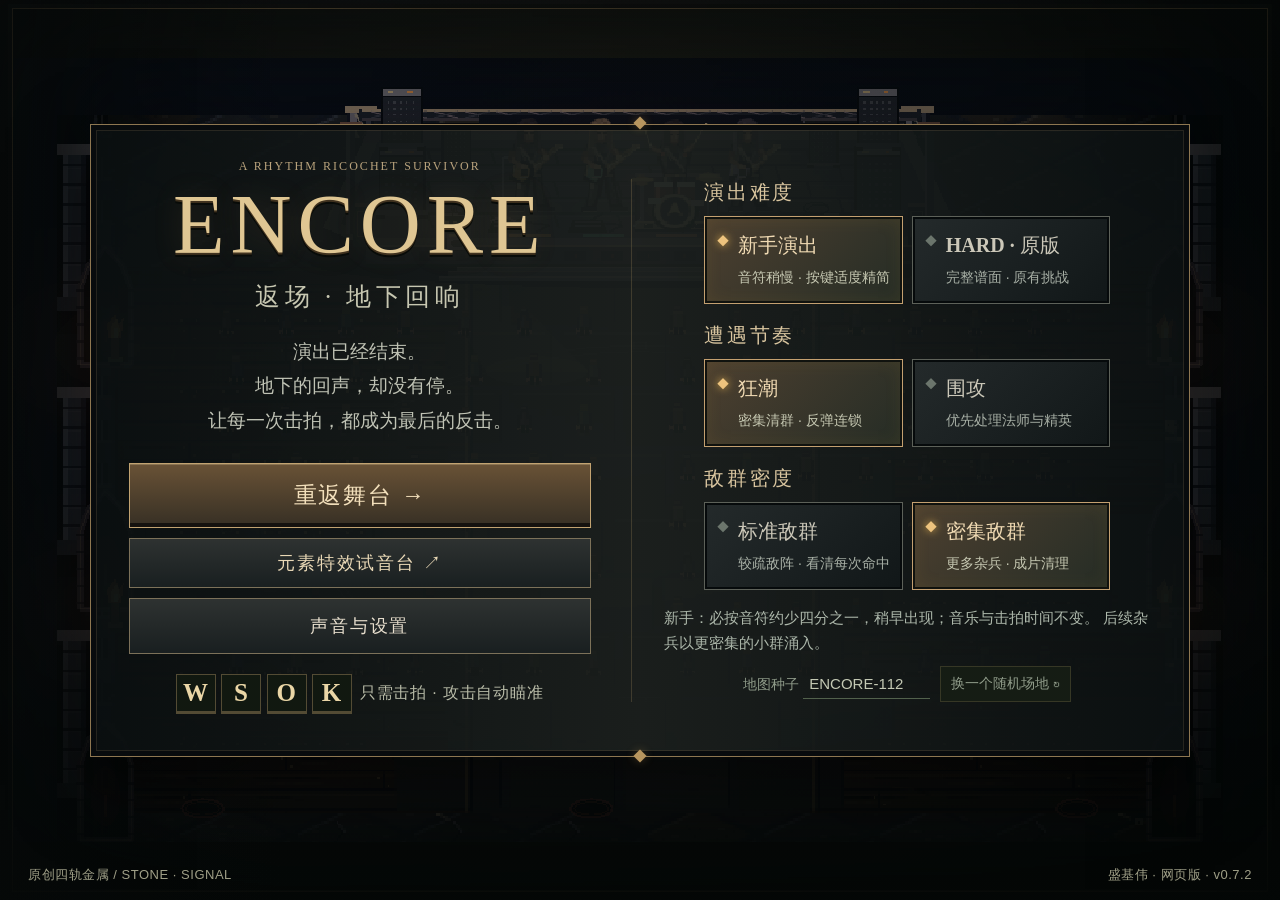
==== index.html @ 2a9a4fa3 "Publish ENCORE v0.7.2 web game" ====
<!doctype html><html lang="zh-CN"><head><meta charset="UTF-8"><meta name="viewport" content="width=device-width,initial-scale=1"><meta name="theme-color" content="#0e1010"><link rel="icon" href="data:image/svg+xml,%3Csvg xmlns='http://www.w3.org/2000/svg' viewBox='0 0 32 32'%3E%3Crect width='32' height='32' fill='%23111715'/%3E%3Ctext x='7' y='25' font-size='27' font-family='Georgia' fill='%23dac18b'%3EE%3C/text%3E%3C/svg%3E"><title>返场 · 地下回响 / ENCORE</title>  <script type="module" crossorigin src="./assets/game-b-PvuX2c.js"></script>
  <link rel="modulepreload" crossorigin href="./assets/ElementalPainter-BaZ7DNOO.js">
  <link rel="modulepreload" crossorigin href="./assets/AudioTransport-BbImK9bP.js">
  <link rel="stylesheet" crossorigin href="./assets/game-8vPpirgQ.css">
<meta name="description" content="ENCORE 返场·地下回响：四位乐手、四元素攻击、八种组合的节奏割草游戏。"><meta name="theme-color" content="#11120e"></head><body><div id="app"></div></body></html>
---- assets/game-8vPpirgQ.css ----
:root{font-family:Segoe UI,Microsoft YaHei,sans-serif;color:#e8dfce;background:#0a0d0d;font-synthesis:none;--gold:#d4aa6c;--muted:#8c9289;--line:#77664a44;--bass:#62c9a4;--rhythm:#f4b45a;--drums:#df8763;--lead:#b6a2ed}*{box-sizing:border-box}html,body,#app{width:100%;height:100%;margin:0;overflow:hidden}button,input{font:inherit}button{cursor:pointer;color:inherit;border:1px solid #8c795657;background:linear-gradient(#252821,#171d19);transition:background .15s,border-color .15s,transform .15s}button:hover{border-color:#cfad73;background:#30382b}button:active{transform:translateY(1px)}button:focus-visible{outline:2px solid #f0d493;outline-offset:4px}button:disabled{opacity:.4;cursor:wait}.hidden{display:none!important}.shell{height:100%;display:grid;grid-template-rows:50px 126px minmax(220px,1fr) 88px;background:radial-gradient(ellipse at 50% 45%,#1b2420,#090c0c 76%)}.topbar{display:flex;align-items:center;justify-content:space-between;padding:0 28px;border-bottom:1px solid var(--line);background:#101611;z-index:2;gap:16px}.brand{display:flex;align-items:baseline;gap:12px;white-space:nowrap}.brand strong{font-family:Georgia,serif;letter-spacing:.24em;color:#e1cba5;font-size:21px}.brand span{font-size:10px;letter-spacing:.3em;color:#7f897d}.run-info{display:flex;gap:25px;align-items:center;font-size:11px;color:#b8b8a7;letter-spacing:.08em}.run-info b{color:#f2d79d;font-size:14px;font-weight:500}.top-controls{display:flex;gap:7px}.icon-button{width:34px;height:30px;font-size:15px}.highway{position:relative;display:grid;grid-template-columns:repeat(4,1fr);max-width:1000px;width:calc(100% - 48px);margin:0 auto;background:#0a100ecc;border-bottom:1px solid #c6ad7440;overflow:hidden;z-index:3}.highway:before{content:"";position:absolute;inset:0;pointer-events:none;background:linear-gradient(#080e0df5,transparent 58%);z-index:2}.highway:after{content:"";height:1px;position:absolute;bottom:26px;left:0;right:0;background:#dcd1ac;box-shadow:0 0 10px #e9c77e75}.lane{position:relative;border-right:1px solid #727b6330;overflow:hidden;--c:#ddd}.lane:last-child{border-right:0}.lane.inactive{opacity:.22}.lane.down{opacity:.35;background:repeating-linear-gradient(45deg,transparent,transparent 9px,#bb515116 10px,#bb515116 12px)}.lane-name{position:absolute;top:9px;left:13px;font-size:9px;letter-spacing:.17em;color:var(--c);z-index:4}.lane-key{position:absolute;bottom:5px;left:calc(50% - 10px);font:700 13px Georgia;z-index:4;color:var(--c)}.lane-flash{position:absolute;inset:0;opacity:0;background:linear-gradient(transparent,color-mix(in srgb,var(--c) 28%,transparent));transition:opacity .15s}.note{position:absolute;left:calc(50% - 24px);width:48px;height:9px;background:var(--c);border:1px solid #fff8;box-shadow:0 0 12px color-mix(in srgb,var(--c) 28%,transparent);transform:translateY(-4px);z-index:3;pointer-events:none}.note.optional{width:60px;left:calc(50% - 30px);height:14px;background:#192820;border:2px solid #c5f7b0;box-shadow:0 0 12px #bde99850}.note.optional:after{content:"◆";position:absolute;left:24px;top:-6px;color:#d8f7af;font-size:14px}.judge-label{position:absolute;bottom:31px;left:0;right:0;text-align:center;color:var(--c);font-size:10px;letter-spacing:.12em;font-weight:700;z-index:5;text-shadow:0 1px 3px #000;pointer-events:none}.world{position:relative;min-height:0;overflow:hidden;background:radial-gradient(ellipse,#1b221b,#070a09 74%)}#world-canvas{position:absolute;inset:0;display:block}#world-canvas canvas{image-rendering:pixelated;max-width:100%;max-height:100%;object-fit:contain}.world-frame{position:absolute;inset:0;pointer-events:none;box-shadow:inset 0 0 60px 28px #070b09aa;border-bottom:1px solid var(--line)}.room-tag{position:absolute;top:14px;left:25px;color:#bab69b;font-size:11px;letter-spacing:.14em;text-shadow:0 2px 3px #000}.room-tag span{display:block;font-size:9px;color:#7f8d80;margin-top:6px}.combat-toast{position:absolute;top:14px;left:25%;width:50%;text-align:center;color:#f1d99f;letter-spacing:.08em;font-size:13px;text-shadow:0 2px 3px #000;pointer-events:none;opacity:0;transition:opacity .2s}.combat-toast.show{opacity:1}.combo-readout{position:absolute;right:24px;top:17px;text-align:right;color:#dfd2b4}.combo-readout b{font:26px Georgia;display:block}.combo-readout span{font-size:8px;letter-spacing:.15em;color:#9b9e85}.boss-bar{position:absolute;top:14px;left:30%;width:40%;text-align:center;z-index:2}.boss-name{font-size:12px;letter-spacing:.23em;color:#dbbba0}.boss-track{height:5px;background:#2b1312;margin-top:8px;border:1px solid #6d3b2e}.boss-fill{height:100%;background:linear-gradient(90deg,#9d4537,#e7a472);transition:width .1s}.demolition{position:absolute;bottom:15px;right:24px;display:flex;align-items:center;gap:10px;max-width:240px;padding:8px 12px;background:#0c1713de;border:1px solid #65816a44;color:#9bbda8;font-size:10px}.demolition strong{display:block;color:#c5dfbd;font-size:11px;letter-spacing:.07em;margin-bottom:3px}.charge-track{width:4px;height:29px;background:#263b2f;position:relative}.charge-fill{position:absolute;bottom:0;left:0;right:0;background:#a3cf8e}.demolition.ready{border-color:#b5d895;box-shadow:0 0 20px #7dba5620}.revive{position:absolute;bottom:15px;left:24px;font-size:10px;color:#cbb5dd;background:#19121bdd;border:1px solid #93729c55;padding:8px 12px}.revive b{color:#e2bcec}.performers{display:grid;grid-template-columns:repeat(4,1fr);max-width:1000px;width:calc(100% - 48px);margin:0 auto;border-top:1px solid #87916b33;background:#101710;padding:10px 0;gap:1px}.performer{position:relative;border:0;border-right:1px solid #6e755a33;background:none;display:grid;grid-template-columns:34px 1fr;gap:10px;padding:5px 16px;text-align:left;--c:#ddd;min-width:0}.performer:hover{background:#35433430;border-color:#6e755a33}.keycap{border:1px solid color-mix(in srgb,var(--c) 60%,transparent);height:34px;width:34px;display:grid;place-items:center;color:var(--c);font:700 20px Georgia;box-shadow:inset 0 -3px #0006}.performer-name{font-size:12px;color:#d4d0bd;letter-spacing:.12em;line-height:17px}.performer-name small{font-size:8px;color:var(--c);margin-left:7px;letter-spacing:.06em}.health-track{height:3px;background:#2e352b;margin-top:5px;max-width:150px}.health-fill{height:100%;background:var(--c);transition:width .15s}.performer-status{font-size:8px;color:#7f9382;margin-top:4px;letter-spacing:.05em}.performer.inactive{opacity:.35}.performer.down{--c:#a47585!important;background:#31171b33}.performer.hit .keycap{background:var(--c);color:#0a1712;box-shadow:0 0 20px color-mix(in srgb,var(--c) 25%,transparent)}.screen{position:fixed;inset:0;z-index:20;display:flex;align-items:center;justify-content:center;padding:36px;background:#060b08b8;backdrop-filter:blur(4px)}.title-screen{justify-content:flex-start;padding-left:max(8vw,30px);background:linear-gradient(90deg,#060c0bf2 5%,#060c0bc7 42%,#060c0b25);backdrop-filter:none}.title-content{max-width:560px;position:relative}.eyebrow{font-size:10px;letter-spacing:.32em;color:#a89773;text-transform:uppercase}.title-content h1{font-family:Georgia,serif;font-size:clamp(64px,8vw,125px);font-weight:400;letter-spacing:.12em;line-height:.96;margin:24px 0 12px;color:#e0c697;text-shadow:0 3px 0 #473f31,0 12px 40px #000}.title-content h2{font-family:Georgia,Microsoft YaHei,serif;font-size:22px;font-weight:400;letter-spacing:.65em;color:#c5c8b0;margin:16px 0 30px}.title-copy{font-size:14px;color:#a9b1a4;line-height:1.9;max-width:360px;margin-bottom:35px}.primary{padding:16px 25px;font-size:13px;letter-spacing:.18em;background:linear-gradient(110deg,#3c4630,#273626);border-color:#8c9c64;color:#f1e6be;box-shadow:inset 0 0 20px #bfc67a07}.primary:hover{background:#4a5837;border-color:#d7da9c}.title-actions{display:flex;gap:12px;align-items:center}.secondary{padding:15px 18px;font-size:11px;letter-spacing:.1em}.title-controls{display:flex;gap:10px;margin-top:32px;align-items:center;color:#8e9788;font-size:10px;letter-spacing:.05em}.title-controls kbd{font:13px Georgia;display:inline-block;width:25px;text-align:center;padding:5px 0;border:1px solid #5a634e;color:#d3c6a6;background:#172018}.title-footer{position:absolute;bottom:24px;left:max(8vw,30px);right:35px;display:flex;justify-content:space-between;color:#5e7262;font-size:9px;letter-spacing:.1em}.seed-row{margin-top:22px;color:#647866;font-size:10px}.seed-row input{background:transparent;border:0;border-bottom:1px solid #52614c;color:#a6b291;font-size:10px;width:100px;padding:4px 6px;outline:none}.panel{max-width:780px;width:100%;padding:34px;background:linear-gradient(145deg,#1c251c,#111712);border:1px solid #95846566;box-shadow:0 18px 100px #000b;position:relative}.panel:before,.panel:after{content:"◆";position:absolute;color:#ac9363;font-size:10px}.panel:before{top:-7px;left:calc(50% - 5px)}.panel:after{bottom:-7px;left:calc(50% - 5px)}.panel h2{font-family:Georgia,Microsoft YaHei,serif;font-weight:400;font-size:28px;letter-spacing:.2em;color:#dfc99d;margin:12px 0}.panel p{font-size:12px;line-height:1.8;color:#aab4a2}.panel .eyebrow{font-size:9px}.upgrade-options{display:grid;grid-template-columns:repeat(3,1fr);gap:13px;margin:25px 0 18px}.upgrade-card{text-align:left;padding:22px 16px;min-height:155px;background:#20291e;border-color:#66734c66}.upgrade-icon{font:29px Georgia;color:#d0be87;display:block;margin-bottom:18px}.upgrade-card strong{display:block;font-size:14px;letter-spacing:.1em;margin-bottom:9px;color:#ded9b8}.upgrade-card small{display:block;font-size:11px;line-height:1.65;color:#9fae94}.upgrade-card .choice-key{float:right;color:#617351;font:10px monospace}.panel-note{font-size:10px;color:#71846d;letter-spacing:.03em}.settings{max-width:530px}.setting{display:flex;justify-content:space-between;align-items:center;gap:20px;margin:23px 0;font-size:12px;color:#c1c9b4}.setting input[type=range]{accent-color:#aabe78;max-width:210px}.toggle{font-size:10px;padding:9px 15px;min-width:95px}.settings-help{border-top:1px solid var(--line);padding-top:16px}.cinema{position:fixed;inset:0;pointer-events:none;z-index:12}.cinema:before,.cinema:after{content:"";position:absolute;left:0;right:0;height:12%;background:#050807}.cinema:before{top:0}.cinema:after{bottom:0}.cinema-caption{position:absolute;bottom:14%;left:15%;right:15%;font-family:Georgia,Microsoft YaHei,serif;font-size:20px;letter-spacing:.15em;text-align:center;color:#e2dcc6;text-shadow:0 3px 8px #000;line-height:1.8}.skip-intro{position:absolute;right:28px;bottom:5%;pointer-events:auto;padding:9px 16px;font-size:10px;letter-spacing:.1em;background:#111b14}.countdown{position:absolute;inset:0;display:grid;place-items:center;font:70px Georgia;color:#edd59f;text-shadow:0 0 40px #daa64570;pointer-events:none;z-index:6}.summary-grid{display:grid;grid-template-columns:repeat(4,1fr);border-top:1px solid var(--line);border-bottom:1px solid var(--line);padding:20px 0;margin:22px 0;gap:10px}.summary-grid b{display:block;font:26px Georgia;color:#e2cea3}.summary-grid span{font-size:9px;color:#829477;letter-spacing:.05em}.result-actions{display:flex;gap:12px}.loading-note{margin-top:15px;font-size:11px;color:#91aa81;min-height:20px}.error-banner{position:fixed;bottom:12px;left:20%;width:60%;z-index:100;padding:12px;background:#4c211f;color:#f6c6b2;font-size:12px}.shell.menu .highway,.shell.menu .topbar,.shell.menu .performers{opacity:0;pointer-events:none}.shell.menu .world-frame{box-shadow:inset 0 0 100px 40px #070b09aa}.lowfx *{scroll-behavior:auto}.lowfx .lane-flash{transition:none}.tutorial-hint{position:absolute;bottom:16px;left:27%;width:46%;text-align:center;color:#b4bfa5;font-size:11px;text-shadow:0 2px 5px #000;pointer-events:none}.progress-dots{display:flex;gap:5px;align-items:center}.progress-dots i{width:6px;height:6px;border:1px solid #6f7653;transform:rotate(45deg)}.progress-dots i.done{background:#96ab6c;border-color:#96ab6c}.progress-dots i.current{background:#e0c283;box-shadow:0 0 6px #d6b877}@media(max-height:720px){.shell{grid-template-rows:42px 100px minmax(180px,1fr) 75px}.lane-name{top:6px}.performers{padding:5px 0}.title-content h1{font-size:82px}.title-content h2{margin-bottom:18px}.title-copy{margin-bottom:20px}.title-controls{margin-top:20px}.title-footer{bottom:15px}.panel{padding:25px}.upgrade-card{min-height:135px;padding:15px}.highway{width:calc(100% - 32px)}}@media(max-width:720px){.topbar{padding:0 12px;gap:8px}.brand span,.run-info .seed-label{display:none}.brand strong{font-size:16px}.run-info{gap:10px;font-size:9px}.run-info b{font-size:12px}.shell{grid-template-rows:44px 105px minmax(180px,1fr) 82px}.highway,.performers{width:100%}.performer{padding:5px 7px;gap:5px;grid-template-columns:25px 1fr}.keycap{width:25px;height:31px;font-size:17px}.performer-name{font-size:10px;letter-spacing:0}.performer-name small{display:none}.performer-status{font-size:7px}.lane-name{font-size:8px;left:6px;letter-spacing:0}.room-tag{left:12px;font-size:9px}.combo-readout{right:12px}.demolition{right:10px;padding:6px 8px;font-size:8px;max-width:190px}.demolition strong{font-size:9px}.revive{left:10px;font-size:8px}.title-screen{padding:25px}.title-content h1{font-size:63px}.title-content h2{font-size:17px}.title-copy{font-size:12px}.title-footer{left:25px;font-size:8px}.title-footer span:last-child{display:none}.screen{padding:16px}.panel{padding:22px}.panel h2{font-size:23px}.upgrade-options{gap:7px}.upgrade-card{padding:15px 10px}.upgrade-card strong{font-size:12px}.upgrade-card small{font-size:10px}.upgrade-icon{font-size:22px}.summary-grid{grid-template-columns:repeat(2,1fr);row-gap:18px}.tutorial-hint{font-size:9px;bottom:52px;left:20%;width:60%}.cinema-caption{font-size:15px}.note{width:34px;left:calc(50% - 17px)}.boss-bar{width:45%;left:27.5%}.setting input[type=range]{max-width:160px}}.world:has(.combat-toast.show) .tutorial-hint{visibility:hidden}.ultimate-button{position:relative;display:flex;align-items:center;justify-content:space-between;gap:12px;overflow:hidden;width:180px;height:30px;font-size:10px;background:#171a16;border:1px solid #746346;padding:0 9px}.ultimate-button>span:not(.ultimate-fill),.ultimate-button kbd{z-index:1}.ultimate-fill{position:absolute;inset:0 auto 0 0;width:0;background:linear-gradient(90deg,#57442b,#7c6240);opacity:.75;transition:width .14s}.ultimate-button kbd{font:8px Georgia;border:1px solid #9d8a6266;padding:2px 4px;color:#c6b88d}.ultimate-button.ready{border-color:#dac18b;box-shadow:0 0 12px #c9a26433;color:#fff0ba}.ultimate-button.queued .ultimate-fill{background:#a18a58}.wave-label{color:#d7c195;font-size:10px;white-space:nowrap}.note.duet{border:2px solid #f7e6ad;box-shadow:0 0 13px #d5ba6055}.note.duet:after{content:"♬";position:absolute;right:-20px;top:-6px;font:15px Georgia;color:#e0c38e}.hold-head:after{content:"HOLD";position:absolute;right:-33px;top:-1px;font:7px Georgia;color:#d3c5a2}.top-controls{flex-shrink:0}.run-info{gap:17px}.note.hold-head{height:13px;border:2px solid #eee0b5;border-radius:4px;box-shadow:0 0 10px #e4c58744}.note-tail{position:absolute;left:calc(50% - 15px);width:30px;border:1px solid color-mix(in srgb,var(--c) 80%,#fff);background:repeating-linear-gradient(0deg,color-mix(in srgb,var(--c) 30%,#10160f),color-mix(in srgb,var(--c) 30%,#10160f) 7px,color-mix(in srgb,var(--c) 55%,#10160f) 8px);z-index:2;pointer-events:none;border-radius:4px}.note-tail.held{background:color-mix(in srgb,var(--c) 55%,#11180e);box-shadow:0 0 14px color-mix(in srgb,var(--c) 25%,transparent)}.hold-contact{position:absolute;left:calc(50% - 31px);width:62px;height:13px;transform:translateY(-6px);border:2px solid #fff1ce;border-radius:50%;box-shadow:0 0 15px var(--c);z-index:4}.hold-count{position:absolute;bottom:6px;right:12px;color:var(--c);font-size:9px;letter-spacing:.05em;z-index:5}.lane.holding .lane-flash{opacity:.5}.performer.holding .keycap{background:color-mix(in srgb,var(--c) 32%,#161d15);border-color:#e7dcae;box-shadow:0 0 10px color-mix(in srgb,var(--c) 25%,transparent)}.shell{grid-template-rows:48px 68px minmax(280px,1fr) 128px;background:radial-gradient(ellipse at 50% 35%,#20201c,#080a0b 78%)}.topbar{grid-row:1;background:linear-gradient(#151612,#0b100d);border-bottom-color:#6f614252;padding:0 30px}.performers{grid-row:2;max-width:1160px;width:100%;padding:5px 45px;background:linear-gradient(#141911,#0b110d);border-top:0;border-bottom:1px solid #92775055;box-shadow:0 5px 18px #0007;z-index:5}.world{grid-row:3;background:radial-gradient(ellipse at 50% 20%,#23211b,#080b0d 75%)}.highway{grid-row:4;max-width:1160px;width:calc(100% - 60px);background:linear-gradient(#080d0bd9,#171d14);border-top:2px solid #7c6a48;border-bottom:1px solid #6c5b3a;box-shadow:0 -4px 30px #0008}.highway:before{background:linear-gradient(#050908d9,transparent 50%)}.highway:after{bottom:27px;background:#e9d29a;box-shadow:0 0 12px #d2ad6977}.performer{padding:5px 20px;grid-template-columns:32px 1fr;gap:12px}.performer-name{font-size:12px;letter-spacing:.12em}.performer-status{font-size:8px}.health-track{height:5px;max-width:175px;border:1px solid #0007}.keycap{height:32px;width:32px}.performer.hurt{background:#802e2844;box-shadow:inset 0 0 18px #b3413325}.performer.hurt .keycap{border-color:#f0a493;color:#ffd3bd;box-shadow:0 0 16px #d75a4670}.performer.down{background:#34161966;opacity:.6}.performer.down .performer-status{color:#d79eac}.room-tag{top:auto;bottom:21px;left:27px;font-family:Georgia,Microsoft YaHei,serif;font-size:13px;color:#b9b397;letter-spacing:.14em}.room-tag span{font-family:Segoe UI,Microsoft YaHei,sans-serif;font-size:9px;color:#8b8e78}.combo-readout{top:auto;bottom:24px;right:28px}.combo-readout b{font-size:32px;color:#d5bf8c}.combat-toast{top:auto;bottom:24px;font-size:12px}.boss-bar{top:auto;bottom:55px;left:35%;width:30%}.boss-name{font-size:11px;color:#d4a18a}.boss-track{height:7px}.demolition{inset:22px auto auto 26px;background:#111b13d9;border-color:#64765466}.revive{inset:22px 26px auto auto}.tutorial-hint{bottom:24px;font-size:11px;color:#b6b89b}.world-frame{box-shadow:inset 0 0 50px 20px #0507088a}.title-screen{background:linear-gradient(90deg,#06090bec 2%,#06090bd9,#06090b50 68%,#06090b12)}.title-content h1{color:#d4c29d;text-shadow:0 3px #574831,0 10px 35px #000;letter-spacing:.09em}.title-copy{color:#a9aaa0}.title-content h2{color:#b5b9a4}.primary{background:linear-gradient(#493b27,#2c291d);border-color:#a18b5c}.primary:hover{background:#51452e;border-color:#d9c28b}.secondary{background:#1a1d18}.panel{background:linear-gradient(140deg,#25231b,#101714);border-color:#9e845b77}.upgrade-card{background:linear-gradient(#2b2b20,#182119);border-color:#80724f66}.upgrade-card:hover{background:linear-gradient(#3b3a27,#263020)}.title-footer{color:#7d806e}.ricochet-counter{color:#a5ae97}.ricochet-counter b{color:#c3d89e}.desktop-only{display:none}.shell.menu{grid-template-rows:0 0 1fr 0}.shell.menu .world{grid-row:3}.shell.menu .performers{height:0;padding:0;overflow:hidden}.shell.menu .highway{height:0;overflow:hidden}.shell.menu .world>.room-tag,.shell.menu .world>.combo-readout,.shell.menu .world>.demolition,.shell.menu .world>.revive{display:none}@media(min-width:900px)and (max-height:760px){.shell{grid-template-rows:42px 60px minmax(230px,1fr) 105px}.performers{padding-top:2px;padding-bottom:2px}.performer{padding-top:4px;padding-bottom:4px}.lane-name{top:7px}.title-content h1{font-size:85px}.title-content h2{margin:14px 0 22px}.title-copy{margin-bottom:24px}.title-controls{margin-top:24px}.shell.menu{grid-template-rows:0 0 1fr 0}}@media(max-width:899px){.desktop-only{position:fixed;inset:0;z-index:500;background:radial-gradient(ellipse,#22271c,#080c0b);display:flex;flex-direction:column;align-items:center;justify-content:center;text-align:center;padding:40px;color:#b7bea9}.desktop-only strong{font:40px Georgia;letter-spacing:.17em;color:#d6bf8b}.desktop-only p{font-size:17px;letter-spacing:.1em;margin-top:25px}.desktop-only span{font-size:12px;line-height:1.8;color:#7b8c75}}#pause-screen .panel.settings{display:flex;flex-direction:column;overflow:clip;padding:0}#pause-screen .settings-header{position:sticky;top:0;flex:0 0 auto;display:grid;grid-template-columns:minmax(0,1fr) auto;gap:10px 18px;padding:24px 28px 18px;background:#20231b;border-bottom:1px solid #77664a66;z-index:5}#pause-screen .settings-header .eyebrow{align-self:center;margin:0}#pause-screen .settings-header h2{grid-column:1/-1;margin:0}#pause-screen .settings-header .settings-close{position:static;float:none;margin:0;align-self:start;background:#29271d}#pause-screen .settings-body{min-height:0;overflow:auto;padding:0 28px;scrollbar-width:thin;scrollbar-color:#99805b #182019}#pause-screen .settings>.result-actions{position:static;flex:0 0 auto;margin:0;padding:16px 28px 20px;background:#151b16;border-top:1px solid #77664a44}@media(min-width:900px)and (max-height:850px){#pause-screen .settings-header{padding:18px 22px 14px}#pause-screen .settings-body{padding:0 22px}#pause-screen .settings>.result-actions{padding:12px 22px 16px}}:root{--ui-text:#e7dfcb;--ui-muted:#b0b3a4;font-size:16px}.seed-shuffle{margin-left:16px;font-size:12px;padding:4px 9px;background:transparent}.lane[data-judgement=miss].hit .beat-receptor{background:#574738;color:#e3c39c;border-color:#a18b6a;box-shadow:none}.lane[data-judgement=miss].hit .lane-flash{opacity:.2}.lane[data-judgement=miss] .judge-label{color:#d5b495}.lane[data-judgement=perfect] .judge-label{color:#fff0c1;text-shadow:0 0 8px #c9ac6d66,0 1px 2px #000}.shell{grid-template-rows:50px minmax(250px,1fr) 248px;grid-template-columns:1fr}.topbar{grid-row:1;padding:0 24px}.brand strong{font-size:23px}.brand span{font-size:12px}.run-info{font-size:14px;gap:18px}.run-info b{font-size:17px}.seed-label{display:none}.wave-label{font-size:13px}.icon-button{width:38px;height:34px;font-size:20px}.world{grid-row:2}.world-frame{box-shadow:inset 0 0 30px 8px #05070877}.room-tag{font-size:17px;left:22px;bottom:20px}.room-tag span{font-size:12px;color:#b5b4a2}.combo-readout{bottom:20px}.combo-readout b{font-size:39px}.combo-readout span{font-size:12px}.demolition{left:20px;top:15px;font-size:12px;max-width:280px;padding:9px 12px}.demolition strong{font-size:15px}.revive{font-size:14px}.combat-toast{font-size:17px;bottom:22px;left:25%;width:50%;color:#ffe0a3;background:#11170dd9;padding:9px 15px;max-width:620px}.tutorial-hint{font-size:15px;bottom:23px;left:26%;width:48%;line-height:1.4}.boss-name{font-size:16px}.boss-track{height:10px}.boss-bar{bottom:76px;left:33%;width:34%}.rhythm-console{grid-row:3;width:min(100%,1320px);margin:auto;align-self:stretch;display:grid;grid-template-columns:258px minmax(0,1fr);grid-template-rows:34px minmax(0,1fr);border:1px solid #85714b88;background:linear-gradient(120deg,#181b15,#090f0e);box-shadow:0 -10px 35px #0009;z-index:6}.rhythm-toolbar{grid-column:1/-1;display:flex;align-items:center;gap:25px;padding:0 16px;border-bottom:1px solid #74634488;background:#1c1d15;font-size:13px;color:#c7c5b2}.rhythm-toolbar strong{letter-spacing:.1em;color:#e3cf9d;font-size:14px}.rhythm-toolbar span{flex:1}.rhythm-toolbar button{padding:3px 10px;font-size:12px;background:transparent}.performers{grid-row:2;grid-column:1;width:100%;height:100%;display:grid;grid-template-columns:1fr;grid-template-rows:repeat(4,1fr);padding:0;box-shadow:none;border:0;border-right:1px solid #8c795d66;background:#141b15}.performer{padding:4px 12px;grid-template-columns:39px 1fr;gap:12px;border:0;border-bottom:1px solid #81734c40}.performer-name{font-size:15px;line-height:18px;letter-spacing:.05em}.performer-name small{font-size:12px;margin-left:8px}.performer-status{font-size:10px;line-height:12px;margin-top:2px;color:#a1b29e}.keycap{width:38px;height:38px;font-size:25px}.health-track{height:5px;max-width:none;margin-top:3px}.performer.inactive{opacity:.3}.performer.down .performer-status{color:#f1a7ae}.performer.hit .keycap{box-shadow:0 0 18px color-mix(in srgb,var(--c) 60%,transparent)}.highway{grid-row:2;grid-column:2;max-width:none;width:100%;height:100%;margin:0;display:grid;grid-template-columns:1fr;grid-template-rows:repeat(4,1fr);border:0;box-shadow:none;background:linear-gradient(90deg,#22271a,#101813 25%,#090e0d);overflow:hidden}.highway:before{background:linear-gradient(270deg,#070c0bf0,transparent 25%);z-index:6}.highway:after{display:none}.lane{border-right:0;border-bottom:1px solid #68735444;overflow:hidden;isolation:isolate}.lane:last-child{border-bottom:0}.lane-name,.lane-key{display:none}.lane-notes{position:absolute;inset:0}.lane-flash{background:linear-gradient(90deg,color-mix(in srgb,var(--c) 45%,transparent),transparent 45%);transition:opacity .12s}.lane.hit .lane-flash{opacity:1}.judge-label{left:90px;right:auto;bottom:4px;font-size:15px;letter-spacing:.05em;text-shadow:0 1px 3px #000;z-index:7}.beat-receptor{position:absolute;width:44px;height:44px;border:3px solid color-mix(in srgb,var(--c) 65%,#fff);border-radius:50%;left:16px;top:50%;transform:translateY(-50%);display:grid;place-items:center;font:700 24px Georgia;color:var(--c);background:#101a12d9;box-shadow:0 0 calc(var(--pulse,0)*12px) color-mix(in srgb,var(--c) 50%,transparent);z-index:4}.lane.hit .beat-receptor{background:var(--c);color:#151b10;border-color:#fff5d6;transform:translateY(-50%) scale(1.12);box-shadow:0 0 20px var(--c)}.rhythm-note{position:absolute;width:36px;height:36px;transform:translate(-50%,-50%);z-index:5;pointer-events:none;display:grid;place-items:center}.rhythm-note b{width:36px;height:36px;display:grid;place-items:center;border:2px solid #f9e9beaa;border-radius:50%;color:#152016;font:700 23px Georgia;background:var(--c);box-shadow:inset 0 -4px #0004,0 0 10px #0008;z-index:2}.rhythm-note small{position:absolute;top:30px;left:50%;transform:translate(-50%);font-size:10px;color:#ead9b2;white-space:nowrap;z-index:3}.sustain-tail{display:none;position:absolute;pointer-events:none}.rhythm-note.sustained .sustain-tail,.active-hold .sustain-tail{display:block;left:18px;top:9px;height:18px;width:var(--tail);background:repeating-linear-gradient(90deg,color-mix(in srgb,var(--c) 55%,#23301e) 0 12px,color-mix(in srgb,var(--c) 80%,#eee) 12px 14px);border:2px solid var(--c);border-radius:6px;box-shadow:0 0 10px #0008;z-index:1}.rhythm-note.sustained b{border-radius:8px}.rhythm-note.demolition-note b{border-radius:3px;transform:rotate(45deg);background:#253424;color:#d8f7af;border-color:#d8f7af}.rhythm-note.demolition-note b:first-letter{color:#d8f7af}.rhythm-note.duet-note b{outline:2px solid #e9d292;outline-offset:3px}.rhythm-note.bonus-note b{background:#192619;color:var(--c)}.active-hold{position:absolute;width:36px;height:36px;transform:translate(-50%,-50%);z-index:6;pointer-events:none}.sustain-head{position:absolute;inset:-4px;border:3px solid #fff1cd;border-radius:50%;box-shadow:0 0 18px var(--c);background:color-mix(in srgb,var(--c) 40%,transparent)}.sustain-progress{position:absolute;left:64px;top:7px;font-size:16px;font-weight:700;color:#fff0cc;text-shadow:0 2px 4px #000}.beat-guides{position:absolute;inset:0;pointer-events:none;z-index:0}.beat-line,.bar-line{position:absolute;height:100%;width:1px;background:#a8b38b19}.bar-line{background:#cdbb8155;width:2px}.lane.down .beat-receptor{border-style:dashed}.lane.holding .beat-receptor{background:color-mix(in srgb,var(--c) 45%,#11210f)}.rhythm-console[data-layout=vertical]{grid-template-columns:1fr;grid-template-rows:34px 61px minmax(0,1fr)}.rhythm-console[data-layout=vertical] .performers{grid-column:1;grid-row:2;grid-template-columns:repeat(4,1fr);grid-template-rows:1fr;border:0;border-bottom:1px solid #88724e66}.rhythm-console[data-layout=vertical] .highway{grid-column:1;grid-row:3;grid-template-columns:repeat(4,1fr);grid-template-rows:1fr}.rhythm-console[data-layout=vertical] .lane{border-bottom:0;border-right:1px solid #68735444}.rhythm-console[data-layout=vertical] .highway:before{background:linear-gradient(#070c0bd9,transparent 35%)}.rhythm-console[data-layout=vertical] .beat-receptor{left:50%;top:auto;bottom:12px;transform:translate(-50%)}.rhythm-console[data-layout=vertical] .lane.hit .beat-receptor{transform:translate(-50%) scale(1.12)}.rhythm-console[data-layout=vertical] .judge-label{bottom:68px;left:0;right:0;font-size:16px}.rhythm-console[data-layout=vertical] .sustain-tail{left:9px;top:auto;bottom:18px;width:18px;height:var(--tail);background:repeating-linear-gradient(0deg,color-mix(in srgb,var(--c) 55%,#23301e) 0 12px,color-mix(in srgb,var(--c) 80%,#eee) 12px 14px)}.rhythm-console[data-layout=vertical] .beat-line,.rhythm-console[data-layout=vertical] .bar-line{width:100%;height:1px}.rhythm-console[data-layout=vertical] .bar-line{height:2px}.rhythm-console[data-layout=vertical] .lane-flash{background:linear-gradient(0deg,color-mix(in srgb,var(--c) 40%,transparent),transparent)}.ultimate-button{width:214px;height:35px;font-size:14px;gap:8px}.ultimate-button kbd{font-size:11px}.screen{padding:30px}.panel{max-width:900px;padding:32px}.panel h2{font-size:32px}.panel p{font-size:16px;line-height:1.6}.panel-note{font-size:13px}.upgrade-card{min-height:178px;padding:20px}.upgrade-card strong{font-size:20px}.upgrade-card small{font-size:15px;line-height:1.5}.upgrade-icon{font-size:36px}.upgrade-card .choice-key{font-size:18px}.primary{font-size:18px;padding:16px 28px}.secondary{font-size:15px}.settings{max-width:650px;max-height:94vh;overflow:auto}.setting{font-size:16px;margin:14px 0;min-height:31px}.setting input[type=range]{width:210px}.toggle{font-size:14px;padding:8px 14px;min-width:140px}.settings .settings-help{font-size:13px}.summary-grid b{font-size:33px}.summary-grid span{font-size:13px}.cinema-caption{font-size:23px}.skip-intro{font-size:15px}.error-banner{font-size:16px}.title-content{max-width:680px}.title-content h1{font-size:clamp(75px,8vw,125px);margin:18px 0 10px}.title-content h2{font-size:27px;letter-spacing:.4em;margin-bottom:20px}.title-copy{font-size:17px;line-height:1.75;margin-bottom:23px}.eyebrow{font-size:12px}.title-controls{font-size:14px;margin-top:20px}.title-controls kbd{width:33px;font-size:20px;padding:5px}.title-footer{font-size:12px}.seed-row,.seed-row input{font-size:13px}.seed-row{margin-top:16px}.loading-note{font-size:14px}.direction-options{display:flex;gap:18px;margin-bottom:20px}.direction-options label{display:flex;flex-direction:column;gap:7px;font-size:13px;color:#aeb29f}.direction-options select{font:15px Segoe UI,Microsoft YaHei,sans-serif;padding:10px 35px 10px 12px;background:#1d251c;border:1px solid #8a7953;color:#e4d5ad;border-radius:2px;min-width:205px}.shell.menu .world{grid-row:2}.shell.menu .rhythm-console{display:none}.shell.menu .performers{height:auto;padding:0}.shell.menu .highway{height:auto}@media(min-width:900px)and (max-height:850px){.shell{grid-template-rows:46px minmax(210px,1fr) 228px}.shell.menu{grid-template-rows:0 1fr 0}.rhythm-console{grid-template-columns:240px minmax(0,1fr);grid-template-rows:30px minmax(0,1fr)}.rhythm-note,.rhythm-note b{width:32px;height:32px}.rhythm-note b{font-size:21px}.beat-receptor{width:40px;height:40px;left:18px;font-size:23px}.title-content h1{font-size:80px}.title-content h2{font-size:22px;margin:12px 0 16px}.title-copy{font-size:15px;line-height:1.6;margin-bottom:18px}.title-screen{padding-top:25px;padding-bottom:40px}.title-controls{margin-top:16px}.direction-options{margin-bottom:18px}.title-footer{font-size:10px;bottom:12px}.performer-name small{font-size:11px}.performer-name{font-size:14px}.keycap{height:36px;width:36px;font-size:24px}.rhythm-console[data-layout=vertical]{grid-template-rows:30px 58px minmax(0,1fr)}}@media(min-width:900px)and (max-width:1200px){.brand span,.ricochet-counter{display:none}.run-info{gap:12px}.ultimate-button{width:190px}.rhythm-toolbar span{font-size:11px}.rhythm-console{grid-template-columns:228px minmax(0,1fr)}.performer-name small{margin-left:5px}.combat-toast{left:24%;width:52%}}@media(prefers-reduced-motion:reduce){.lane.hit .beat-receptor{transform:translateY(-50%)}.rhythm-console[data-layout=vertical] .lane.hit .beat-receptor{transform:translate(-50%)}.lane-flash{transition:none}}.rhythm-console{height:100%;min-height:0;margin-block:0}.highway,.rhythm-console[data-layout=vertical] .highway{min-height:0}.rhythm-toolbar span,.rhythm-toolbar button,.settings .settings-help{font-size:14px}.rhythm-toolbar strong{font-size:15px}.performer-status{font-size:12px;line-height:13px}.seed-shuffle{font-size:13px}.wave-label{font-size:14px}:root{font-size:18px;--ui-muted:#bac0ad}.shell{grid-template-rows:56px minmax(250px,1fr) 280px}.shell.menu{grid-template-rows:0 1fr 0}.rhythm-console{grid-template-columns:290px minmax(0,1fr);grid-template-rows:42px minmax(0,1fr);width:min(100%,1440px)}.rhythm-toolbar{gap:16px;padding:0 14px}.rhythm-toolbar strong{font-size:17px;letter-spacing:.03em}.rhythm-toolbar button{padding:6px 10px}.performer-name{font-size:18px;line-height:22px;letter-spacing:0}.performer-name small{font-size:14px}.performer-status{font-size:14px;line-height:16px}.performer{padding:4px 12px;gap:10px;grid-template-columns:43px 1fr}.keycap{width:42px;height:42px;font-size:29px}.beat-receptor{font-size:28px}.rhythm-note b{font-size:26px}.judge-label{font-size:17px}.rhythm-note small{font-size:12px}.sustain-progress{font-size:18px}.run-info,.wave-label{font-size:16px;letter-spacing:0}.run-info{gap:14px}.run-info b{font-size:20px}.brand span{font-size:14px}.ultimate-button{height:40px;font-size:16px;width:230px}.ultimate-button kbd{font-size:13px}.icon-button{width:42px;height:40px;font-size:23px}.demolition{font-size:14px;max-width:310px}.demolition strong{font-size:18px}.room-tag{font-size:20px;letter-spacing:.04em}.room-tag span,.combo-readout span{font-size:14px}.tutorial-hint{font-size:17px}.combat-toast{font-size:19px}.boss-name{font-size:20px}.revive{font-size:16px}.panel{max-width:1050px;max-height:94vh;overflow:auto;padding:28px}.panel h2{font-size:34px;letter-spacing:.08em}.panel p{font-size:18px}.panel .eyebrow,.panel-note{font-size:15px}.upgrade-card{padding:18px;min-height:155px}.upgrade-card small{font-size:17px;line-height:1.5}.upgrade-options{margin:18px 0 14px}.upgrade-icon{font-size:30px;margin-bottom:10px}.primary{font-size:20px}.secondary{font-size:17px}.settings{max-width:790px}.setting{font-size:18px;margin:12px 0;min-height:40px}.toggle{font-size:16px;min-width:180px}.settings .settings-help,.setting-note{font-size:16px;line-height:1.5}.setting-note{margin:0 0 15px;color:#bbc5aa}.title-copy{font-size:19px}.direction-options label{font-size:16px}.direction-options select{font-size:17px}.title-controls,.seed-row,.seed-row input,.seed-shuffle{font-size:16px}.title-footer{font-size:14px}.summary-grid span{font-size:16px}.summary-grid b{font-size:36px}.rhythm-console[data-layout=vertical]{grid-template-rows:42px 72px minmax(0,1fr)}.assist-pill{font-size:14px;white-space:nowrap;border:1px solid #7c8f6055;color:#bfdba4;padding:3px 7px}.assist-pill.standard{color:#dccba5}.lane[data-judgement=grace] .judge-label{color:#c0df9e}.lane[data-judgement=grace].hit .beat-receptor{box-shadow:0 0 12px #b8d58c55;background:#334831;color:#d5e7c4}.loot-strip{position:absolute;right:20px;top:16px;display:flex;flex-direction:column;gap:6px;z-index:5;pointer-events:none}.loot-chip{padding:6px 10px;border:1px solid #82745188;background:#111714e8;font-size:15px;color:#d7d1b1;min-width:156px;text-align:right}.loot-chip strong{color:#f0d194}.loot-flash{position:absolute;right:20px;top:100px;color:#e0d49e;font-size:17px;max-width:230px;text-align:right;background:#121710d9;padding:8px 12px;opacity:0;transition:opacity .15s;pointer-events:none}.loot-flash.show{opacity:1}.weapon-progress{display:flex;align-items:center;gap:6px;font-size:12px;color:#e2c897;margin-top:2px}.weapon-progress i{display:block;position:relative;width:78px;height:3px;background:#333a2e}.weapon-progress i b{display:block;height:100%;background:var(--c);width:var(--xp,0%)}.role-tutorial{display:grid;grid-template-columns:minmax(300px,1.1fr) minmax(270px,1fr);gap:22px;border:1px solid #806c4f88;background:#0e1512;padding:15px;margin:18px 0}.lesson-visual{position:relative;display:flex;align-items:center;background:#0b1010;min-height:190px}.lesson-visual canvas{width:100%;height:auto;image-rendering:pixelated;display:block}.lesson-demo-label{position:absolute;top:5px;left:8px;font-size:12px;color:#aab49e}.lesson-name{font-size:15px;color:#bfc9af}.lesson-copy h3{font-size:23px;margin:5px 0 8px;color:#e1d1a7}.lesson-copy p.lesson-detail{font-size:16px;line-height:1.5;margin:0 0 8px}.lesson-copy ol{padding-left:22px;margin:5px 0;font-size:16px;line-height:1.6;color:#89947f}.lesson-copy li.active{color:#e8d49c}.lesson-tabs{display:flex;gap:7px;margin-bottom:9px}.lesson-tabs button{width:37px;font:24px Georgia;padding:2px}.lesson-tabs button.selected{background:#6e5732;border-color:#dbc18c}.lesson-panel{max-width:1040px}.lesson-panel .panel-note{margin:10px 0 18px}.lesson-screen{z-index:40}.lesson-close{margin-left:auto}.role-help{font-size:16px;white-space:nowrap}.rhythm-toolbar .assist-pill{flex:0}.shell.menu .loot-strip,.shell.menu .loot-flash{display:none}@media(min-width:900px)and (max-height:850px){.shell{grid-template-rows:50px minmax(210px,1fr) 260px}.shell.menu{grid-template-rows:0 1fr 0}.rhythm-console{grid-template-columns:270px minmax(0,1fr);grid-template-rows:38px minmax(0,1fr)}.rhythm-console[data-layout=vertical]{grid-template-rows:38px 68px minmax(0,1fr)}.performer-name{font-size:17px;line-height:20px}.performer-name small{font-size:13px}.performer-status{font-size:13px;line-height:15px}.keycap{width:40px;height:40px;font-size:27px}.rhythm-note b{font-size:24px}.beat-receptor{font-size:27px}.panel{padding:22px}.panel h2{font-size:28px}.role-tutorial{margin:12px 0;padding:10px;gap:15px}.lesson-visual{min-height:160px}.lesson-copy h3{font-size:21px}.upgrade-card{min-height:145px}.title-copy{font-size:17px;margin-bottom:16px}.title-content h1{font-size:76px}.title-controls{margin-top:14px}.title-footer{font-size:13px}.setting{margin:10px 0}}@media(min-width:900px)and (max-width:1350px){.brand span,.ricochet-counter{display:none}.topbar{padding:0 14px}.run-info{gap:12px}.rhythm-toolbar{gap:10px}.rhythm-toolbar strong{font-size:16px}.rhythm-toolbar span,.rhythm-toolbar button{font-size:15px}.rhythm-toolbar .assist-pill{font-size:13px}.title-content{max-width:680px}}@media(prefers-reduced-motion:reduce){.loot-flash{transition:none}}.settings-close{position:sticky;top:0;float:right;z-index:5;font-size:16px;padding:7px 12px;background:#29271ded;border-color:#b99c6b}.settings .result-actions{position:sticky;bottom:-28px;background:linear-gradient(transparent,#151b16 15%);padding:18px 0 8px;z-index:4}.settings{scrollbar-width:thin;scrollbar-color:#99805b #182019}.direction-options{gap:12px;flex-wrap:wrap}.direction-options select{min-width:190px}.role-tutorial .lesson-tabs:empty{display:none}.performers{grid-template-rows:repeat(4,minmax(0,1fr));min-height:0}.performer{min-height:0;overflow:hidden}.performer>div{min-width:0}.performer-details{display:flex;align-items:center;justify-content:space-between;gap:5px}.performer-status{white-space:nowrap;overflow:hidden;text-overflow:ellipsis;margin-top:2px}.weapon-progress{flex-shrink:0;margin:2px 0 0;font-size:13px;gap:4px}.weapon-progress i{width:34px}.performer-name{line-height:21px}.health-track{height:4px;margin-top:2px}.rhythm-console[data-layout=vertical] .performers{grid-template-rows:minmax(0,1fr)}.weapon-progress{font-size:15px;line-height:17px}.shell:has(.rhythm-console[data-layout=vertical]){grid-template-rows:56px minmax(250px,1fr) 340px}.shell.menu:has(.rhythm-console[data-layout=vertical]){grid-template-rows:0 1fr 0}.boss-bar{top:100px;bottom:auto;left:20px;width:210px;pointer-events:none;padding:7px 10px;background:#0b0d10e8;border:1px solid #6f473a77}.boss-name{font-size:19px}.boss-track{margin-top:5px;height:8px}.boss-cue{font-size:15px;line-height:21px;letter-spacing:0;color:#d9c8a7;margin-top:4px}.boss-cue.rune-warning{color:#f1cf96}.lane.guard-target{box-shadow:inset 0 0 0 2px #dfbe79aa}.performer.guard-target{box-shadow:inset 4px 0 #e6c687}.rhythm-note.guard-note b{outline:3px double #fff1bf;outline-offset:5px;box-shadow:0 0 18px #e6bc5b88}.rhythm-note.guard-note small{font-size:13px;color:#fff0bb;font-weight:700;background:#20180e;padding:1px 3px;border:1px solid #cbaa68}.rhythm-console[data-layout=horizontal] .rhythm-note small{left:calc(100% + 10px);top:-7px;transform:none;font-size:12px;line-height:14px;background:#141a15df;padding:0 3px}.rhythm-console[data-layout=horizontal] .rhythm-note.guard-note small{top:-9px;font-size:13px;line-height:14px;padding:1px 3px}.direction-help{font-size:14px;line-height:1.5;color:#bfc1ab;margin:9px 0 14px;max-width:640px}.settings p.preferences-note{font-size:14px;line-height:1.6;color:#aeb9a6}.preferences-note button{padding:4px 8px;margin-left:6px;font-size:14px;background:transparent}.run-recap{margin:0 0 20px;text-align:left}.recap-metrics{display:grid;grid-template-columns:repeat(4,1fr);gap:10px}.recap-metrics>div{border:1px solid #75694b55;padding:8px 10px;background:#171d18}.recap-metrics span{display:block;color:#b9c1ab;font-size:15px}.recap-metrics strong{display:block;color:#e8d6aa;font:25px Georgia,serif;margin-top:4px}.recap-weapons{display:flex;gap:10px;flex-wrap:wrap;margin:12px 0}.recap-weapon{font-size:16px;padding:5px 9px;border-left:2px solid #d7b378;color:#ded6bb}.recap-weapon.unrecruited{opacity:.5;border-color:#77836b}.recap-weapon kbd{font:700 19px Georgia,serif}.run-recap details{color:#bec5ae;font-size:15px}.run-recap summary{cursor:pointer;padding:6px 0}.run-recap details p{font-size:15px;line-height:1.5;margin:6px 0 0}#result-screen .summary-grid{margin:16px 0;padding:14px 0}#result-screen .panel{scrollbar-width:thin}@media(min-width:900px)and (max-height:850px){.shell:has(.rhythm-console[data-layout=vertical]){grid-template-rows:50px minmax(210px,1fr) 330px}.shell.menu:has(.rhythm-console[data-layout=vertical]){grid-template-rows:0 1fr 0}}:root{--stone:#141414;--stone-high:#292824;--brass:#ad8b54;--brass-bright:#e2c38b;--soot:#080909;--ui-text:#eee4cf;--ui-muted:#c0b8a6}.cinema:before,.cinema:after{height:4%}.cinema-caption{bottom:8%;font-size:24px;background:linear-gradient(90deg,transparent,#050807ba 20%,#050807ba 80%,transparent);padding:7px 12px}.skip-intro{bottom:1%;font-size:16px;padding:7px 14px}body{background:radial-gradient(ellipse at 50% 35%,#30271f 0,#131516 44%,#050607)}#app{display:flex;align-items:center;justify-content:center;padding:12px 16px}.shell{width:min(1680px,100%);height:min(1060px,100%);margin:auto;grid-template-rows:54px minmax(250px,1fr) 298px;border:1px solid #8c704a88;box-shadow:0 16px 80px #000b,0 0 0 4px #121413;background:#090c0d;position:relative}.topbar{background:linear-gradient(#292720,#121515);border-bottom:2px solid #a17c474f;padding:0 22px}.brand strong{color:var(--brass-bright);font-size:25px}.run-info{font-size:17px;gap:18px}.run-info b{font-size:22px}.icon-button{background:#242521;border-color:#a78a5b88}.rhythm-console{width:100%;height:100%;margin:0;grid-template-columns:minmax(0,1fr);grid-template-rows:44px minmax(0,1fr);border:0;border-top:3px double #b18c55;background:linear-gradient(105deg,#22221f,#111414 50%,#22221f);box-shadow:0 -10px 30px #0009;position:relative}.rhythm-console:before,.rhythm-console:after{content:"◆";position:absolute;top:-11px;font-size:14px;color:#d1ae71;z-index:9;text-shadow:0 2px 5px #000}.rhythm-console:before{left:16px}.rhythm-console:after{right:16px}.rhythm-toolbar{grid-row:1;grid-column:1;gap:14px;padding:0 18px;background:linear-gradient(#333029,#1b1c1a);border-bottom:1px solid #9b7d4b88;color:#cec7b7;min-width:0}.rhythm-toolbar strong{font-size:18px;letter-spacing:.04em;white-space:nowrap;color:#f0d7a5}.rhythm-toolbar span,.rhythm-toolbar button{font-size:16px}.rhythm-toolbar #rhythm-instruction{text-align:center}.rhythm-toolbar button{padding:6px 9px;border-color:#92744566}.rhythm-toolbar .assist-pill{font-size:14px;color:#d4dcb7;white-space:nowrap;background:#272c22}.rhythm-console>.performers{display:none!important}.rhythm-console .highway{grid-column:1;grid-row:2;width:100%;height:100%;display:grid;grid-template-columns:minmax(0,1fr) 174px minmax(0,1fr);grid-template-rows:repeat(2,minmax(0,1fr));gap:6px 10px;padding:7px 10px 9px;background:radial-gradient(ellipse at center,#3b2b1a33,transparent 66%);overflow:hidden}.rhythm-console .highway:before,.rhythm-console .highway:after{display:none}.rhythm-console #lane-rhythm{grid-column:1;grid-row:1}.rhythm-console #lane-bass{grid-column:1;grid-row:2}.rhythm-console #lane-drums{grid-column:3;grid-row:1}.rhythm-console #lane-lead{grid-column:3;grid-row:2}.rhythm-console .lane{display:grid;grid-template-rows:54px minmax(0,1fr);border:1px solid #8c79544f;background:linear-gradient(180deg,#292a23,#111511);overflow:hidden;min-width:0;isolation:isolate}.rhythm-console .lane.inactive{opacity:1}.rhythm-console .lane.inactive .lane-notes{opacity:.22}.rhythm-console .lane.down{opacity:1;background:repeating-linear-gradient(45deg,#22171a,#22171a 9px,#351c20 10px 12px)}.rhythm-console .lane.down .lane-notes{opacity:.45}.rhythm-console .performer{position:relative;grid-row:1;display:grid;grid-template-columns:40px minmax(0,1fr);gap:10px;width:100%;height:54px;min-height:0;padding:3px 10px;border:0;border-bottom:1px solid #6c66444f;background:linear-gradient(90deg,color-mix(in srgb,var(--c) 7%,#232723),#161b17);z-index:8;overflow:hidden}.rhythm-console .performer.inactive{opacity:.46}.rhythm-console .keycap{width:38px;height:42px;font-size:30px;align-self:center;background:#171c18;border:2px solid color-mix(in srgb,var(--c) 60%,#333)}.rhythm-console .performer-name{font-size:19px;line-height:21px}.rhythm-console .performer-name small{font-size:15px;margin-left:8px}.rhythm-console .health-track{height:4px;margin-top:2px}.rhythm-console .performer-details{gap:8px}.rhythm-console .performer-status{font-size:14px;line-height:17px;margin:1px 0 0}.rhythm-console .weapon-progress{font-size:15px;line-height:17px;margin:1px 0 0;gap:6px}.rhythm-console .weapon-progress i{width:50px;height:4px}.rhythm-console .performer .health-track{display:none}.rhythm-console .performer-details{margin-top:5px}.rhythm-console .performer.down{border-bottom:2px solid #b45b5b}.rhythm-console .performer.down .performer-status{color:#f1a7ae;font-weight:700}.rhythm-console[data-layout=horizontal] .lane[data-direction=right] .performer{grid-template-columns:minmax(0,1fr) 40px;text-align:right}.rhythm-console[data-layout=horizontal] .lane[data-direction=right] .performer>.keycap{grid-column:2;grid-row:1}.rhythm-console[data-layout=horizontal] .lane[data-direction=right] .performer>div{grid-column:1;grid-row:1}.rhythm-console[data-layout=horizontal] .lane[data-direction=right] .performer-details{flex-direction:row-reverse}.rhythm-console[data-layout=horizontal] .lane[data-direction=right] .health-fill{margin-left:auto}.rhythm-console .lane-notes{grid-row:2;position:relative;inset:auto;min-height:0;min-width:0;background:linear-gradient(90deg,color-mix(in srgb,var(--c) 9%,#0b100f),#0a0e0e);overflow:hidden}.rhythm-console .lane[data-direction=right] .lane-notes{background:linear-gradient(270deg,color-mix(in srgb,var(--c) 9%,#0b100f),#0a0e0e)}.rhythm-console .lane-notes:after{content:"";position:absolute;left:14px;right:14px;top:50%;height:1px;background:color-mix(in srgb,var(--c) 23%,transparent);pointer-events:none;z-index:0}.rhythm-console .lane-direction{position:absolute;top:50%;left:50%;transform:translate(-50%,-50%);font:36px Georgia;color:color-mix(in srgb,var(--c) 16%,transparent);z-index:0;pointer-events:none}.rhythm-console .beat-receptor{width:54px;height:54px;left:15px;top:50%;bottom:auto;transform:translateY(-50%);font:700 33px Georgia;border:3px solid color-mix(in srgb,var(--c) 70%,#f7edce);background:#111810;box-shadow:inset 0 -5px #0007,0 0 calc(var(--pulse,0)*17px) color-mix(in srgb,var(--c) 50%,transparent)}.rhythm-console .lane[data-direction=right] .beat-receptor{left:auto;right:15px}.rhythm-console .lane.hit .beat-receptor{transform:translateY(-50%) scale(1.08)}.rhythm-console .rhythm-note,.rhythm-console .rhythm-note b,.rhythm-console .active-hold{width:44px;height:44px}.rhythm-console .rhythm-note b{font-size:30px;border-width:2px;box-shadow:inset 0 -5px #0005,0 0 10px #000a}.rhythm-console .rhythm-note.sustained .sustain-tail,.rhythm-console .active-hold .sustain-tail{inset:11px auto auto 22px;height:22px;width:var(--tail);border-width:2px;z-index:1}.rhythm-console[data-layout=horizontal] .lane[data-direction=right] .sustain-tail{left:auto;right:22px;background:repeating-linear-gradient(270deg,color-mix(in srgb,var(--c) 55%,#23301e) 0 12px,color-mix(in srgb,var(--c) 80%,#eee) 12px 14px)}.rhythm-console[data-layout=horizontal] .rhythm-note small{left:calc(100% + 7px);top:-9px;transform:none;font-size:13px;line-height:17px;border-radius:2px;background:#111b15ed}.rhythm-console[data-layout=horizontal] .lane[data-direction=right] .rhythm-note small{left:auto;right:calc(100% + 7px)}.rhythm-console .sustain-progress{left:65px;top:12px;font-size:20px}.rhythm-console[data-layout=horizontal] .lane[data-direction=right] .sustain-progress{left:auto;right:65px}.rhythm-console .judge-label{left:85px;right:auto;bottom:3px;font-size:17px;line-height:20px;letter-spacing:0;z-index:9}.rhythm-console .lane[data-direction=right] .judge-label{left:auto;right:85px}.rhythm-console[data-layout=horizontal] .rhythm-note small,.rhythm-console[data-layout=horizontal] .rhythm-note.guard-note small{top:-4px}.rhythm-console .sustain-progress{display:none}.rhythm-hold-label{position:absolute;right:10px;top:4px;font-size:14px;line-height:19px;color:#fff0bb;background:#202a1d;padding:0 5px;border:1px solid color-mix(in srgb,var(--c) 60%,transparent)}.rhythm-console[data-layout=horizontal] .lane[data-direction=right] .rhythm-hold-label{right:auto;left:10px}.rhythm-console[data-layout=vertical] .rhythm-hold-label{top:26px;right:8px;font-size:12px;line-height:16px}.rhythm-console .lane-flash{z-index:1;pointer-events:none;background:linear-gradient(90deg,color-mix(in srgb,var(--c) 32%,transparent),transparent 55%)}.rhythm-console .lane[data-direction=right] .lane-flash{background:linear-gradient(270deg,color-mix(in srgb,var(--c) 32%,transparent),transparent 55%)}.ultimate-socket{grid-column:2;grid-row:1/3;display:flex;flex-direction:column;align-items:center;justify-content:center;gap:7px;position:relative;border:1px solid #98764888;background:radial-gradient(ellipse,#5d3b242f,#121411 72%);box-shadow:inset 0 0 18px #000b;color:#d6bd89}.ultimate-socket:before,.ultimate-socket:after{content:"";position:absolute;left:12px;right:12px;height:3px;border-top:1px solid #b8965c;border-bottom:1px solid #6b5634}.ultimate-socket:before{top:9px}.ultimate-socket:after{bottom:9px}.ultimate-crest{font:38px Georgia;color:#9d7748;text-shadow:0 2px #060807;line-height:40px}.ultimate-caption{font-size:20px;letter-spacing:.16em;padding-left:.16em;color:#e4c995}.ultimate-hint{font-size:13px;color:#b6ad97;order:5}.ultimate-socket .ultimate-button{position:relative;display:flex;flex-direction:column;justify-content:center;align-items:center;gap:8px;width:150px;height:90px;min-height:90px;padding:9px 5px;font-size:17px;letter-spacing:0;order:3;overflow:hidden;border:2px solid #9e7c48;background:linear-gradient(#342e21,#151916);box-shadow:inset 0 0 0 3px #0e120f,0 3px 8px #0008}.ultimate-socket .ultimate-button>span:not(.ultimate-fill),.ultimate-socket .ultimate-button kbd{position:relative;z-index:2}.ultimate-socket .ultimate-button kbd{font-size:22px;font-weight:700;border:1px solid #bca16b88;padding:4px 16px;line-height:24px;background:#111810cc}.ultimate-socket .ultimate-fill{background:linear-gradient(90deg,#75502970,#b37b4480);opacity:.7}.ultimate-socket .ultimate-button.ready{border-color:#ffe0a1;box-shadow:0 0 24px #db993850,inset 0 0 0 3px #6b452b}.ultimate-socket .ultimate-button.ready kbd{background:#d5a256;color:#17190f}.ultimate-socket .ultimate-button.queued{border-color:#fff0bd}.title-screen{justify-content:center;padding:28px;background:radial-gradient(ellipse at center,#090d0b8f 0,#090b0bb8,#020403ed);text-align:center}.title-content{width:min(920px,100%);max-width:920px;padding:30px 40px;background:linear-gradient(120deg,#151b18e8,#0c1110e0);border:1px solid #ac87548c;box-shadow:0 15px 80px #000b,inset 0 0 0 5px #080c0b70}.title-content h1{font-size:clamp(88px,8vw,132px);margin:12px 0;color:#ead1a0}.title-content h2{font-size:29px;letter-spacing:.33em;margin:16px 0 18px}.title-copy{max-width:none;font-size:20px;line-height:1.7;margin:12px auto 20px}.title-actions,.title-controls,.seed-row,.direction-options{justify-content:center}.title-controls{font-size:18px}.title-controls kbd{font-size:25px;min-width:36px}.direction-options{gap:14px;margin:18px 0 12px}.direction-help{margin:8px auto 18px;font-size:16px;max-width:770px}.title-footer{left:32px;right:32px;font-size:14px}.seed-row{display:flex;flex-wrap:wrap;gap:9px}.seed-shuffle{margin-left:0}.primary{background:linear-gradient(#645039,#2d2b22);border-color:#c39c62;color:#f2dfbb}.panel{background:linear-gradient(125deg,#252720,#111713);border-color:#af8c546f}.direction-options:has(>label:nth-child(2):last-child){gap:22px}.direction-options:has(>label:nth-child(2):last-child) select{min-width:250px}.rhythm-console[data-layout=vertical]{grid-template-columns:minmax(0,1fr);grid-template-rows:44px minmax(0,1fr)}.rhythm-console[data-layout=vertical] .highway{grid-column:1;grid-row:2;grid-template-columns:repeat(2,minmax(0,1fr)) 174px repeat(2,minmax(0,1fr));grid-template-rows:minmax(0,1fr);gap:8px}.rhythm-console[data-layout=vertical] #lane-rhythm{grid-column:1;grid-row:1}.rhythm-console[data-layout=vertical] #lane-bass{grid-column:2;grid-row:1}.rhythm-console[data-layout=vertical] #lane-drums{grid-column:4;grid-row:1}.rhythm-console[data-layout=vertical] #lane-lead{grid-column:5;grid-row:1}.rhythm-console[data-layout=vertical] .ultimate-socket{grid-column:3;grid-row:1}.rhythm-console[data-layout=vertical] .lane{grid-template-rows:78px minmax(0,1fr)}.rhythm-console[data-layout=vertical] .performer{height:78px;grid-template-columns:35px minmax(0,1fr);gap:7px;padding:5px 7px}.rhythm-console[data-layout=vertical] .keycap{width:33px;height:42px;font-size:28px}.rhythm-console[data-layout=vertical] .performer-name small{display:block;margin:0;font-size:13px;line-height:16px}.rhythm-console[data-layout=vertical] .performer-name{font-size:17px}.rhythm-console[data-layout=vertical] .weapon-progress i{display:none}.rhythm-console[data-layout=vertical] .performer-details{gap:4px}.rhythm-console[data-layout=vertical] .performer-status{font-size:12px}.rhythm-console[data-layout=vertical] .weapon-progress{font-size:13px}.rhythm-console[data-layout=vertical] .lane-notes{grid-row:2;position:relative}.rhythm-console[data-layout=vertical] .beat-receptor{inset:auto auto 5px 50%;transform:translate(-50%)}.rhythm-console[data-layout=vertical] .lane.hit .beat-receptor{transform:translate(-50%) scale(1.08)}.rhythm-console[data-layout=vertical] .rhythm-note.sustained .sustain-tail,.rhythm-console[data-layout=vertical] .active-hold .sustain-tail{inset:auto auto 22px 11px;width:22px;height:var(--tail)}.rhythm-console[data-layout=vertical] .lane-direction{display:none}.rhythm-console[data-layout=vertical] .judge-label{left:0;right:0;bottom:72px;font-size:17px}.rhythm-console[data-layout=vertical] .sustain-progress{left:46px;right:auto;top:12px;font-size:17px}.rhythm-console[data-layout=vertical] .rhythm-note small{left:50%;right:auto;top:37px;transform:translate(-50%)}@media(min-width:900px)and (max-height:850px){#app{padding:8px 12px}.shell{grid-template-rows:50px minmax(220px,1fr) 290px}.shell:has(.rhythm-console[data-layout=vertical]){grid-template-rows:50px minmax(200px,1fr) 330px}.shell.menu,.shell.menu:has(.rhythm-console[data-layout=vertical]){grid-template-rows:0 minmax(0,1fr) 0}.rhythm-console,.rhythm-console[data-layout=vertical]{grid-template-rows:40px minmax(0,1fr)}.title-content{padding:20px 30px;max-width:860px}.title-content h1{font-size:88px;margin:6px 0}.title-content h2{font-size:25px;margin:12px 0}.title-copy{font-size:18px;line-height:1.5;margin:12px auto}.direction-options{margin:12px 0 8px}.direction-help{font-size:15px;margin-bottom:12px}.title-controls{margin-top:14px}.title-footer{bottom:10px}.seed-row{margin-top:12px}}@media(min-width:900px)and (max-width:1350px){.rhythm-toolbar{gap:9px;padding:0 12px}.rhythm-toolbar strong{font-size:16px}.rhythm-toolbar #rhythm-instruction{font-size:15px}.rhythm-toolbar button{font-size:14px}.rhythm-toolbar .assist-pill{font-size:12px}.rhythm-console .highway{grid-template-columns:minmax(0,1fr) 154px minmax(0,1fr);gap:6px 8px}.ultimate-socket .ultimate-button{width:136px}.ultimate-caption{font-size:18px}.ultimate-hint{font-size:12px}.rhythm-console .performer-name{font-size:18px}.rhythm-console .performer-name small{font-size:14px}.rhythm-console[data-layout=vertical] .highway{grid-template-columns:repeat(2,minmax(0,1fr)) 154px repeat(2,minmax(0,1fr))}.rhythm-console[data-layout=vertical] .performer-status{max-width:68px}.rhythm-console[data-layout=vertical] .performer-name{font-size:16px}.rhythm-console[data-layout=vertical] .performer-name small{font-size:12px}.title-content{max-width:860px}}@media(prefers-reduced-motion:reduce){.rhythm-console .lane.hit .beat-receptor{transform:translateY(-50%)}.rhythm-console[data-layout=vertical] .lane.hit .beat-receptor{transform:translate(-50%)}.ultimate-socket .ultimate-button{animation:none}}.shell{grid-template-rows:54px minmax(250px,1fr) 322px}.shell:has(.rhythm-console[data-layout=vertical]){grid-template-rows:54px minmax(230px,1fr) 350px}.rhythm-console[data-layout=horizontal] .highway{grid-template-columns:minmax(0,1fr) 190px;grid-template-rows:repeat(4,minmax(0,1fr));gap:4px 10px;padding:7px 10px 9px}.rhythm-console[data-layout=horizontal] #lane-rhythm{grid-column:1;grid-row:1}.rhythm-console[data-layout=horizontal] #lane-bass{grid-column:1;grid-row:2}.rhythm-console[data-layout=horizontal] #lane-drums{grid-column:1;grid-row:3}.rhythm-console[data-layout=horizontal] #lane-lead{grid-column:1;grid-row:4}.rhythm-console[data-layout=horizontal] .lane{grid-template-columns:250px minmax(0,1fr);grid-template-rows:minmax(0,1fr)}.rhythm-console[data-layout=horizontal] .performer{grid-column:1;grid-row:1;height:100%;border-bottom:0;border-right:1px solid #8c795455;padding:3px 10px;text-align:left;grid-template-columns:40px minmax(0,1fr);gap:8px}.rhythm-console[data-layout=horizontal] .performer>div{align-self:center}.rhythm-console[data-layout=horizontal] .performer-details{margin-top:4px;gap:5px}.rhythm-console[data-layout=horizontal] .performer-name{font-size:18px;line-height:22px;white-space:nowrap}.rhythm-console[data-layout=horizontal] .performer-name small{font-size:14px;margin-left:6px}.rhythm-console[data-layout=horizontal] .performer-status{font-size:13px;line-height:17px}.rhythm-console[data-layout=horizontal] .weapon-progress{font-size:14px;line-height:17px}.rhythm-console[data-layout=horizontal] .weapon-progress i{width:30px}.rhythm-console[data-layout=horizontal] .performer.down{border-bottom:0;border-right:2px solid #b45b5b}.rhythm-console[data-layout=horizontal] .lane-notes{grid-column:2;grid-row:1;min-height:0;overflow:hidden}.rhythm-console[data-layout=horizontal] .beat-receptor{left:15px;right:auto}.rhythm-console[data-layout=horizontal] .judge-label{left:335px;right:auto;bottom:3px;font-size:16px}.rhythm-console[data-layout=horizontal] .lane-direction{font-size:34px}.rhythm-console[data-layout=horizontal] .rhythm-hold-label{inset:auto 10px 4px auto;font-size:13px;line-height:17px}.rhythm-console[data-layout=horizontal] .performer.holding .weapon-progress{visibility:hidden}.rhythm-console[data-layout=horizontal] .ultimate-socket{grid-column:2;grid-row:1/5}.ultimate-socket{gap:7px;transition:background-color .18s,box-shadow .18s,border-color .18s}.ultimate-socket .ultimate-crest{font-size:32px;line-height:32px}.ultimate-socket .ultimate-caption{font-size:21px}.ultimate-socket .ultimate-button{width:166px;height:94px;min-height:94px;font-size:18px}.ultimate-socket .ultimate-button kbd{font-size:25px;line-height:27px;min-width:124px;letter-spacing:.04em}.ultimate-ready-lamp{order:2;display:flex;align-items:center;justify-content:center;gap:8px;min-height:24px;font-size:15px;letter-spacing:.06em;color:#b9ac92}.ultimate-ready-lamp i{width:11px;height:11px;border-radius:50%;background:#4b4433;border:1px solid #85714f;box-shadow:inset 0 1px 3px #000b}.ultimate-ready-copy,.ultimate-queued-copy{display:none}.ultimate-socket:has(.ultimate-button.ready){border:2px solid #ffd794;background:radial-gradient(ellipse at 50% 45%,#7d502c99,#382719 65%,#171711);box-shadow:inset 0 0 22px #f2b85828,0 0 25px #f3ab4c4d}.ultimate-socket:has(.ultimate-button.ready) .ultimate-crest{color:#ffe3a1;text-shadow:0 0 16px #ffb74f}.ultimate-socket:has(.ultimate-button.ready) .ultimate-caption{color:#fff0bf}.ultimate-socket:has(.ultimate-button.ready) .ultimate-ready-lamp{color:#fff2b5;font-weight:700}.ultimate-socket:has(.ultimate-button.ready) .ultimate-ready-lamp i{background:#ffe9a1;border-color:#fffbd9;box-shadow:0 0 8px #ffde81,0 0 18px #ffa839}.ultimate-socket:has(.ultimate-button.ready) .ultimate-idle-copy{display:none}.ultimate-socket:has(.ultimate-button.ready) .ultimate-ready-copy{display:inline}.ultimate-socket .ultimate-button.ready{background:linear-gradient(#b17a3c,#6f4828);border-color:#ffe8b6;box-shadow:0 0 22px #ffbf604d,inset 0 0 0 3px #ffe0a245}.ultimate-socket .ultimate-button.ready kbd{background:#ffe2a0;border-color:#fff4cf;color:#2a1b0d;box-shadow:0 0 16px #ffc06270;text-shadow:none}.ultimate-socket:has(.ultimate-button.ready:not(.queued)) .ultimate-ready-lamp i{animation:ultimate-ready-glow 1.6s ease-in-out infinite}.ultimate-socket .ultimate-button.ready:not(.queued) kbd{animation:ultimate-key-glow 1.6s ease-in-out infinite}@keyframes ultimate-ready-glow{0%,to{box-shadow:0 0 8px #ffde81,0 0 18px #ffa839}50%{box-shadow:0 0 14px #fff3b8,0 0 28px #ffbc56}}@keyframes ultimate-key-glow{0%,to{box-shadow:0 0 12px #ffc06260}50%{box-shadow:0 0 24px #ffd58caa}}.ultimate-socket:has(.ultimate-button.queued){border-color:#e5d1ff;background:radial-gradient(ellipse,#69507480,#231d2d 80%)}.ultimate-socket:has(.ultimate-button.queued) .ultimate-ready-lamp i{background:#e5d1ff;border-color:#fff4ff;box-shadow:0 0 14px #d9b7ff}.ultimate-socket:has(.ultimate-button.queued) .ultimate-ready-copy,.ultimate-socket:has(.ultimate-button.queued) .ultimate-idle-copy{display:none}.ultimate-socket:has(.ultimate-button.queued) .ultimate-queued-copy{display:inline;color:#f1e2ff}.rhythm-console[data-layout=vertical] .highway{grid-template-columns:repeat(4,minmax(0,1fr)) 190px;grid-template-rows:minmax(0,1fr)}@media(min-width:900px)and (max-height:850px){.shell{grid-template-rows:50px minmax(220px,1fr) 306px}.shell:has(.rhythm-console[data-layout=vertical]){grid-template-rows:50px minmax(200px,1fr) 330px}.shell.menu,.shell.menu:has(.rhythm-console[data-layout=vertical]){grid-template-rows:0 minmax(0,1fr) 0}}@media(min-width:900px)and (max-width:1350px){.rhythm-console[data-layout=horizontal] .highway{grid-template-columns:minmax(0,1fr) 176px}.rhythm-console[data-layout=horizontal] .lane{grid-template-columns:232px minmax(0,1fr)}.rhythm-console[data-layout=horizontal] .performer{padding-inline:8px;gap:7px}.rhythm-console[data-layout=horizontal] .performer-name{font-size:17px}.rhythm-console[data-layout=horizontal] .performer-name small{font-size:13px}.rhythm-console[data-layout=horizontal] .judge-label{left:317px}.ultimate-socket .ultimate-button{width:154px}.ultimate-socket .ultimate-caption{font-size:20px}.ultimate-socket .ultimate-hint{font-size:13px}.rhythm-console[data-layout=vertical] .highway{grid-template-columns:repeat(4,minmax(0,1fr)) 176px}}.lowfx .ultimate-socket .ultimate-ready-lamp i,.lowfx .ultimate-socket .ultimate-button kbd{animation:none}@media(prefers-reduced-motion:reduce){.ultimate-socket{transition:none}.ultimate-socket .ultimate-ready-lamp i,.ultimate-socket .ultimate-button kbd{animation:none!important}}.growth-panel{margin:12px 0;padding:10px 14px;border:1px solid #a98b5960;background:#0b100fcc;text-align:left}.growth-panel summary{font-size:18px;color:#ead5a8;cursor:pointer}.growth-rule{font-size:15px!important;line-height:1.5;color:#bdc5b6!important;margin:9px 0!important}.growth-row{display:grid;grid-template-columns:75px repeat(5,1fr);gap:5px;margin:8px 0;font-size:14px;align-items:center}.growth-row>b{color:var(--role)}.growth-row.locked{opacity:1}.growth-row.locked>b{color:#b1aaa0}.growth-row.locked .growth-node{border-color:#4b5048;color:#a8b0a7;background:#111611}.growth-node{border:1px solid #7d806250;padding:5px 3px;color:#939d95;text-align:center}.growth-node i{display:block;font-style:normal}.growth-node.earned{border-color:var(--role);color:#e4ddcc}.growth-node.current{box-shadow:inset 0 -3px var(--role);background:#77663b33}.upgrade-options[data-count="4"]{grid-template-columns:repeat(4,minmax(0,1fr))}.upgrade-card{min-width:0}.upgrade-card strong{font-size:22px}.upgrade-card small{font-size:16px;line-height:1.5}.role-growth-preview{display:flex;gap:5px;flex-wrap:wrap;margin-top:9px}.role-growth-preview span{flex:1;min-width:72px;padding:5px;border:1px solid #9b855344;font-size:13px;color:#d1c5a8}.role-growth-preview b{display:block;color:#e7d69e}.panel:has(.growth-panel){max-width:1100px;max-height:94vh;overflow-y:auto}.lane[data-judgement=miss] .judge-label{color:#a4b3ba}.boss-name{font-size:23px}@media(max-width:1350px){.upgrade-card strong{font-size:20px}.upgrade-card small{font-size:15px}.growth-row{font-size:14px}.role-growth-preview span{font-size:13px}}:root{--game-serif:Georgia,"Noto Serif SC",SimSun,serif;--game-body:"Microsoft YaHei","Segoe UI",sans-serif;--crypt-ink:#090b0b;--crypt-stone:#1b1e1b;--crypt-edge:#8d714b;--crypt-gold:#d4b67d}body,button,input,select{font-family:var(--game-body)}#app{padding:8px 12px}.shell,.shell:has(.rhythm-console[data-layout=vertical]){width:min(1720px,100%);height:100%;max-height:none;grid-template-rows:44px minmax(280px,1fr) 230px}.shell.menu,.shell.menu:has(.rhythm-console[data-layout=vertical]){grid-template-rows:0 minmax(0,1fr) 0}.topbar{padding:0 22px;background:linear-gradient(#22251e,#0c100e);border-bottom:1px solid #9b7a4b66}.brand strong,.brand span,.room-tag,.combo-readout b,.panel h2,.title-content h1,.title-content h2,.ultimate-caption{font-family:var(--game-serif)}.brand strong{font-size:24px;letter-spacing:.12em}.brand span{font-size:15px;color:#c7bba0}.run-info{font-size:15px;gap:17px}.run-info b{font-size:19px}.wave-label{font-size:15px}.top-controls .icon-button{height:31px;width:35px;font-size:20px}.world{min-height:0;background:radial-gradient(ellipse at 50% 25%,#27251e,#090b0c 75%)}.world-frame{box-shadow:inset 0 0 32px 6px #0007;border-color:#8b704944}.rhythm-console,.rhythm-console[data-layout=vertical]{grid-template-columns:minmax(0,1fr);grid-template-rows:31px minmax(0,1fr);border-top:2px solid #917346;background:linear-gradient(#20231c,#0b0f0d 35%);box-shadow:inset 0 1px #c4a37440,0 -6px 20px #0008}.rhythm-toolbar{padding:0 16px;gap:14px;min-height:0;background:linear-gradient(#24271f,#141912);border-bottom:1px solid #aa8b4a33}.rhythm-toolbar strong{font:700 15px var(--game-serif);letter-spacing:.05em;color:#ddc58e}.rhythm-toolbar #rhythm-instruction{font-size:14px;color:#b6b6a2}.rhythm-toolbar button{font-size:13px;min-height:23px;padding:2px 8px;border-color:#7a704344;background:#171c15}.rhythm-toolbar .assist-pill{font-size:12px;padding:2px 7px}.rhythm-console[data-layout=horizontal] .highway{grid-template-columns:minmax(0,1fr) 154px;grid-template-rows:repeat(4,minmax(0,1fr));gap:3px 10px;padding:6px 12px 7px}.rhythm-console[data-layout=horizontal] .lane{grid-template-columns:208px minmax(0,1fr)}.rhythm-console[data-layout=horizontal] .performer{grid-template-columns:30px minmax(0,1fr);padding:2px 8px;gap:7px}.rhythm-console[data-layout=horizontal] .keycap{width:29px;height:32px;font-size:25px;border-width:1px}.rhythm-console[data-layout=horizontal] .performer-name{font-size:15px;line-height:17px}.rhythm-console[data-layout=horizontal] .performer-name small{font-size:12px;margin-left:5px}.rhythm-console[data-layout=horizontal] .performer-details{margin-top:0;gap:5px}.rhythm-console[data-layout=horizontal] .performer-status{font-size:11px;line-height:14px;margin:0}.rhythm-console[data-layout=horizontal] .weapon-progress{font-size:12px;line-height:14px;margin:0}.rhythm-console[data-layout=horizontal] .weapon-progress i{width:27px}.rhythm-console[data-layout=horizontal] .beat-receptor{left:23px;width:38px;height:38px;font-size:27px;border-width:2px}.rhythm-console[data-layout=horizontal] .rhythm-note,.rhythm-console[data-layout=horizontal] .rhythm-note b,.rhythm-console[data-layout=horizontal] .active-hold{width:34px;height:34px}.rhythm-console[data-layout=horizontal] .rhythm-note b{font-size:25px}.rhythm-console[data-layout=horizontal] .rhythm-note.sustained .sustain-tail,.rhythm-console[data-layout=horizontal] .active-hold .sustain-tail{left:17px;top:9px;height:16px}.rhythm-console[data-layout=horizontal] .rhythm-note.demolition-note b{width:26px;height:26px;font-size:21px}.rhythm-console[data-layout=horizontal] .rhythm-note.duet-note b{outline-width:1px;outline-offset:1px}.rhythm-console[data-layout=horizontal] .active-hold .sustain-head{inset:-1px;border-width:2px}.rhythm-console[data-layout=horizontal] .judge-label{left:283px;bottom:1px;font-size:12px;line-height:14px}.rhythm-console[data-layout=horizontal] .rhythm-note small{font-size:10px;line-height:12px;top:-2px}.rhythm-console[data-layout=horizontal] .lane-direction{font-size:25px}.rhythm-console[data-layout=horizontal] .rhythm-hold-label{font-size:11px;line-height:14px;bottom:1px;right:6px}.rhythm-console[data-layout=vertical] .highway{width:min(682px,100%);justify-self:center;grid-template-columns:repeat(4,minmax(86px,116px)) 154px;grid-template-rows:minmax(0,1fr);justify-content:center;gap:8px;padding:6px 10px 7px;background:transparent;border:none;box-shadow:none}.rhythm-console[data-layout=vertical] #lane-rhythm{grid-column:1}.rhythm-console[data-layout=vertical] #lane-bass{grid-column:2}.rhythm-console[data-layout=vertical] #lane-drums{grid-column:3}.rhythm-console[data-layout=vertical] #lane-lead{grid-column:4}.rhythm-console[data-layout=vertical] .ultimate-socket{grid-column:5;grid-row:1}.rhythm-console[data-layout=vertical] .lane{grid-template-rows:37px minmax(0,1fr);border:1px solid #70664b80;background:#101510}.rhythm-console[data-layout=vertical] .performer{height:37px;display:block;padding:1px 3px;text-align:center;border-bottom:1px solid #9c804b55}.rhythm-console[data-layout=vertical] .performer>.keycap{display:none}.rhythm-console[data-layout=vertical] .performer>div{display:flex;align-items:center;justify-content:center;gap:5px;flex-wrap:wrap}.rhythm-console[data-layout=vertical] .performer-name{font-size:0;line-height:15px}.rhythm-console[data-layout=vertical] .performer-name small{display:block;margin:0;font-size:13px;line-height:15px;white-space:nowrap}.rhythm-console[data-layout=vertical] .performer-details{margin:0;gap:0;display:contents}.rhythm-console[data-layout=vertical] .weapon-progress{font-size:12px;line-height:15px;margin:0}.rhythm-console[data-layout=vertical] .performer-status{display:none;font-size:11px;line-height:13px;width:100%;max-width:none;margin:0}.rhythm-console[data-layout=vertical] .performer.inactive .performer-status,.rhythm-console[data-layout=vertical] .performer.down .performer-status{display:block}.rhythm-console[data-layout=vertical] .lane-notes{background:linear-gradient(0deg,color-mix(in srgb,var(--c) 9%,#0b100f),#090d0c)}.rhythm-console[data-layout=vertical] .beat-receptor{width:44px;height:44px;bottom:10px;font-size:29px;border-width:2px}.rhythm-console[data-layout=vertical] .rhythm-note,.rhythm-console[data-layout=vertical] .rhythm-note b,.rhythm-console[data-layout=vertical] .active-hold{width:38px;height:26px}.rhythm-console[data-layout=vertical] .rhythm-note b{font-size:22px;line-height:22px;border-width:2px}.rhythm-console[data-layout=vertical] .rhythm-note.sustained .sustain-tail,.rhythm-console[data-layout=vertical] .active-hold .sustain-tail{left:10px;bottom:13px;width:18px}.rhythm-console[data-layout=vertical] .rhythm-note small{top:1px;left:calc(100% + 3px);right:auto;transform:none;font-size:10px;line-height:12px;padding:1px 2px;writing-mode:vertical-rl}.rhythm-console[data-layout=vertical] .judge-label{bottom:1px;font-size:12px;line-height:15px}.rhythm-console[data-layout=vertical] .rhythm-hold-label{top:20px;right:0;left:0;font-size:11px;line-height:14px;border:0;text-align:center;background:#202a1d}.rhythm-console .ultimate-socket{gap:4px;border-color:#9b784e88;background:radial-gradient(ellipse,#6a432727,#10130e 72%)}.rhythm-console .ultimate-crest{font-size:24px;line-height:23px}.rhythm-console .ultimate-caption{font-size:17px;letter-spacing:.12em}.rhythm-console .ultimate-ready-lamp{font-size:13px;min-height:17px;gap:6px}.rhythm-console .ultimate-ready-lamp i{width:9px;height:9px}.rhythm-console .ultimate-button{width:136px;height:68px;min-height:68px;gap:3px;font-size:14px;padding:5px}.rhythm-console .ultimate-button kbd{font-size:24px;line-height:25px;min-width:110px;padding:2px 8px}.rhythm-console .ultimate-hint{font-size:11px}.ultimate-socket:before{top:5px}.ultimate-socket:after{bottom:5px}.rhythm-console .ultimate-hint{display:none}.title-screen{padding:24px;background:linear-gradient(90deg,#060909b0,transparent 22%,#03060535 75%,#03060599),linear-gradient(0deg,#040706ee,transparent 48%,#04070644);backdrop-filter:none;justify-content:center}.title-content{width:min(880px,100%);max-width:880px;padding:22px 42px 20px;border:0;border-block:1px solid #a1844a70;background:linear-gradient(90deg,transparent,#0c100edc 14%,#0c100ef0 50%,#0c100edc 86%,transparent);box-shadow:none;position:relative}.title-content:before,.title-content:after{content:"◆";position:absolute;left:50%;transform:translate(-50%);font:14px var(--game-serif);color:#b8965f;text-shadow:0 0 10px #d3a05450}.title-content:before{top:-10px}.title-content:after{bottom:-10px}.title-content .eyebrow{font:13px var(--game-serif);letter-spacing:.24em;color:#b9a37d}.title-content h1{font-size:clamp(82px,7.8vw,120px);line-height:1.02;margin:8px 0 4px;letter-spacing:.095em;color:#dfc693;text-shadow:0 2px #40321f,0 4px #080b08,0 0 30px #daa05c28}.title-content h2{font-size:27px;letter-spacing:.27em;color:#c7c7b1;margin:8px 0 12px}.title-copy{font-size:17px;line-height:1.55;color:#bbc0b0;margin:10px 0 14px}.direction-options{margin:12px 0 5px;gap:22px}.direction-options label{font-size:14px;color:#bfb59d}.direction-options select{background:linear-gradient(#24271e,#0d130f);border:1px solid #82704c80;color:#dfd1b1;font-size:15px;padding:7px 10px;min-width:218px}.direction-help{font-size:13px;line-height:1.5;max-width:680px;margin:7px auto 12px;color:#a3aa98}.title-actions{gap:12px}.title-actions .primary{min-width:260px;min-height:56px;font-size:21px;letter-spacing:.14em;background:linear-gradient(#51412c,#28291e);box-shadow:inset 0 1px #d8bf7b33,inset 0 -3px #0006;border:1px solid #c29b5e}.title-actions .secondary{min-height:56px;font-size:17px;background:linear-gradient(#23271e,#111810);border-color:#84734d88}.title-controls{font-size:15px;margin-top:16px;gap:14px;color:#b9bca8}.title-controls kbd{font:bold 23px var(--game-serif);min-width:34px;padding:4px 0;background:#111810;border-color:#9f855d77;color:#ead6a6}.seed-row{font-size:13px;margin-top:13px;color:#8f9b89}.seed-row input{font-size:13px;width:120px;color:#c4c9b4}.seed-shuffle{font-size:13px;padding:6px 10px;background:#151c14;border-color:#786e4a55}.loading-note{min-height:0;margin-top:8px;font-size:13px}.title-footer{left:28px;right:28px;bottom:16px;font-size:13px;color:#9f9f87;letter-spacing:.04em}@media(min-width:900px)and (max-height:850px){.shell,.shell:has(.rhythm-console[data-layout=vertical]){grid-template-rows:42px minmax(280px,1fr) 218px}.shell.menu,.shell.menu:has(.rhythm-console[data-layout=vertical]){grid-template-rows:0 minmax(0,1fr) 0}.rhythm-console,.rhythm-console[data-layout=vertical]{grid-template-rows:29px minmax(0,1fr)}.title-content{padding:15px 34px 12px;max-width:820px}.title-content h1{font-size:88px}.title-content h2{font-size:24px;margin:6px 0 8px}.title-copy{font-size:16px;margin:8px 0}.title-controls{margin-top:12px}.title-footer{bottom:11px;font-size:12px}.direction-help{font-size:13px;margin-bottom:10px}}@media(min-width:900px)and (max-width:1350px){.topbar{padding:0 15px}.run-info{gap:12px;font-size:14px}.rhythm-toolbar{padding:0 12px;gap:11px}.rhythm-toolbar strong{font-size:14px}.rhythm-toolbar #rhythm-instruction{font-size:13px}.rhythm-console[data-layout=horizontal] .lane{grid-template-columns:195px minmax(0,1fr)}.rhythm-console[data-layout=horizontal] .judge-label{left:270px}.rhythm-console[data-layout=horizontal] .performer-name{font-size:14px}.rhythm-console[data-layout=horizontal] .performer-name small{font-size:11px}}:root{--menu-stone:#171b1c;--menu-edge:#8b7453;--menu-text:#e5dcc5;--menu-muted:#b2b4a8;--menu-gold:#d3b079}.screen .panel{background:linear-gradient(118deg,#ffffff03 0 1px,transparent 1px 43%),repeating-linear-gradient(2deg,#ffffff02 0 1px,transparent 1px 7px),linear-gradient(135deg,#27292a,#14191a 62%,#1d2020);border:1px solid #a58a5c;box-shadow:inset 0 0 0 4px #070b0c,inset 0 0 0 5px #6e60443d,0 24px 90px #000d;color:var(--menu-text);scrollbar-color:#8e7656 #101517}.screen .panel h2{font-size:34px;letter-spacing:.12em;color:#e9d1a6;text-shadow:0 2px #050706}.screen .panel>.eyebrow{font-size:13px;letter-spacing:.22em;color:#b5a485}.screen .panel>p{font-size:18px;line-height:1.65;color:#c5c5b6}.screen .panel-note{font-size:15px;color:#b0b4a7;line-height:1.6}.screen .primary{font-size:21px;min-height:54px;background:linear-gradient(#695236,#362f24);border-color:#c2a371;box-shadow:inset 0 1px #e7d4a244,inset 0 -4px #15120f;letter-spacing:.08em}.screen .primary:hover{background:linear-gradient(#816240,#493824);border-color:#f0cc8e}.screen .secondary{font-size:18px;min-height:52px;background:linear-gradient(#2e3231,#191f20);border-color:#7c7159}.screen button:focus-visible{outline:2px solid #ffe3a7;outline-offset:3px;box-shadow:0 0 16px #e9bc5b45}.title-screen{padding:36px 38px 55px}.title-content{display:grid;grid-template-columns:.94fr 1.06fr;align-items:center;gap:40px;width:min(1100px,100%);max-width:1100px;padding:34px 38px;background:linear-gradient(90deg,#0a0f10ed,#1b1f1deb 50%,#0b1011ed);border:1px solid #8e7751;box-shadow:inset 0 0 0 5px #080b0d,inset 0 0 0 6px #9b805a30,0 28px 70px #000a;text-align:left}.title-identity{text-align:center;min-width:0}.title-identity h1{font-size:clamp(72px,6.6vw,96px);letter-spacing:.07em}.title-identity h2{font-size:25px;letter-spacing:.18em;margin:12px 0 22px}.title-identity .eyebrow{font-size:12px;letter-spacing:.17em}.title-copy{font-size:19px;line-height:1.8;margin:14px auto 25px;color:#c0c3b5}.title-actions{flex-direction:column;gap:10px}.title-actions .primary{width:100%;font-size:23px;min-height:60px}.title-actions .secondary{width:100%;min-height:48px;font-size:18px}.title-controls{justify-content:center;flex-wrap:wrap;font-size:16px;gap:8px;margin-top:20px}.title-controls kbd{font-size:25px;min-width:40px;border-bottom-width:3px}.title-setup{border-left:1px solid #a2885c47;padding-left:32px;min-width:0}.direction-options{display:grid;gap:18px;margin:0}.menu-choice-group{border:0;padding:0;margin:0;min-width:0}.menu-choice-group legend{font-family:var(--game-serif);font-size:20px;color:#d9c59f;letter-spacing:.14em;margin:0 0 10px;padding:0}.menu-choice-row{display:grid;grid-template-columns:1fr 1fr;gap:9px}.menu-choice{position:relative;text-align:left;padding:13px 12px 13px 33px;min-height:88px;background:linear-gradient(135deg,#242a2b,#111718);border:1px solid #5d6159;box-shadow:inset 0 0 0 2px #060a0b;transition:border-color .16s,background .16s}.menu-choice strong{display:block;font:600 20px var(--game-serif);color:#ccc8b9;white-space:nowrap}.menu-choice small{display:block;font-size:14px;line-height:1.6;margin-top:7px;color:#a7afa5}.choice-seal{position:absolute;left:12px;top:16px;font-size:12px;color:#6b756c}.menu-choice[aria-checked=true]{border-color:#c4a070;background:linear-gradient(135deg,#4d4030,#252c25);box-shadow:inset 0 0 0 2px #10120e,inset 0 0 18px #c9993120}.menu-choice[aria-checked=true] strong{color:#f0dab3}.menu-choice[aria-checked=true] .choice-seal{color:#edc37e;text-shadow:0 0 9px #d3a64d}.menu-choice[aria-checked=true] small{color:#c6c8b2}.menu-choice:hover{border-color:#d8bd84;background:linear-gradient(135deg,#394137,#1e2721)}.direction-help{font-size:15px;line-height:1.7;color:#adb8ab;margin:15px 0 10px}.seed-row{display:flex;align-items:center;gap:10px;flex-wrap:wrap;margin:0;font-size:14px}.seed-row input{font-size:15px;width:127px;padding:6px}.seed-shuffle{font-size:14px;min-height:36px}.title-footer{font-size:13px}.loading-note{font-size:15px;text-align:center}#upgrade-screen{padding:22px}#upgrade-screen>.panel{max-width:1180px;max-height:calc(100dvh - 44px);padding:28px 30px 22px}#upgrade-screen .upgrade-options{gap:16px;margin:20px 0 17px}.relic-card{position:relative;display:flex;flex-direction:column;align-items:stretch;min-width:0;min-height:320px;padding:16px 17px 0;background:linear-gradient(145deg,#333332,#1c2424 45%,#101718);border:1px solid #8b7a5e;box-shadow:inset 0 0 0 3px #0b1112,inset 0 0 0 4px #ad987526;text-align:left;overflow:hidden;isolation:isolate;transition:transform .17s,border-color .17s,box-shadow .17s}.relic-card:before{content:"";position:absolute;inset:0;z-index:-1;background:radial-gradient(ellipse at 50% 26%,color-mix(in srgb,var(--relic) 16%,transparent),transparent 56%);pointer-events:none}.relic-card:hover,.relic-card:focus-visible{transform:translateY(-4px);border-color:var(--relic);background:linear-gradient(145deg,#3e403b,#242d2b 45%,#141c1d);box-shadow:inset 0 0 0 3px #0b1112,0 6px 20px #0008,0 0 15px color-mix(in srgb,var(--relic) 15%,transparent)}.relic-header{display:flex;justify-content:space-between;align-items:center;gap:6px}.relic-role{font-size:15px;letter-spacing:.07em;color:var(--relic)}.relic-card .choice-key{float:none;display:grid;place-items:center;width:29px;height:29px;border:1px solid #a9976c80;background:#111716;color:#eed6aa;font:700 19px var(--game-serif)}.relic-art{position:relative;display:grid;place-items:center;height:94px;margin:5px 0;color:var(--relic)}.relic-art i{position:absolute;width:66px;height:66px;border:1px solid color-mix(in srgb,var(--relic) 44%,transparent);transform:rotate(45deg);background:#0c121350;box-shadow:inset 0 0 0 5px #151b1c,0 0 24px #0006}.relic-art svg{position:relative;width:64px;height:64px;filter:drop-shadow(0 2px 0 #050a09)}.relic-rank{display:flex;justify-content:space-between;align-items:center;color:#b7b59f;font-size:14px;letter-spacing:.08em;margin:0 0 9px}.relic-rank>span{display:flex;gap:5px}.relic-rank i{width:6px;height:6px;border:1px solid #74766d;transform:rotate(45deg)}.relic-rank i.earned{background:var(--relic);border-color:var(--relic)}.relic-card strong{font:600 25px var(--game-serif);letter-spacing:.07em;color:#eee0c2;margin:0 0 9px}.relic-hook{color:var(--relic);font-size:15px;margin-bottom:10px}.relic-card small{font-size:17px;line-height:1.65;color:#c4c6b9;margin-bottom:18px}.relic-choose{display:flex;justify-content:space-between;align-items:center;margin:auto -17px 0;padding:11px 17px;border-top:1px solid #ad997a45;background:#090f1070;font-size:17px;color:#dcc7a0}.relic-choose b{font-size:23px;color:var(--relic)}.relic-card.relic-selected{opacity:1;animation:relic-claim .34s ease-out both;border-color:#fff0c6}.relic-card:disabled:not(.relic-selected){opacity:.35}.relic-card.relic-selected:after{content:"";position:absolute;inset:-40%;background:linear-gradient(100deg,transparent 35%,#ffe9b255 49%,transparent 63%);animation:relic-sweep .34s ease-out both;pointer-events:none}@keyframes relic-claim{0%{transform:translateY(-3px) scale(1)}45%{transform:translateY(-3px) scale(1.035);box-shadow:0 0 30px #dbb57588}to{transform:scale(1)}}@keyframes relic-sweep{0%{transform:translate(-70%)}to{transform:translate(70%)}}.growth-panel{background:#101718;border-color:#806f4f;padding:12px 15px}.growth-panel summary{font-size:19px;color:#d3c4a6}.growth-node{background:#161e1f;font-size:15px}.growth-rule{font-size:16px!important}.role-growth-preview span{font-size:14px}#pause-screen .panel.settings{max-width:870px;max-height:calc(100dvh - 54px)}#pause-screen .settings-header{background:linear-gradient(100deg,#292c2b,#171e20);padding:24px 30px 20px;border-bottom-color:#8d7557}#pause-screen .settings-body{padding:8px 30px}#pause-screen .setting{font-size:20px;min-height:52px;margin:12px 0;border-bottom:1px solid #7a806927;padding-bottom:12px;color:#d3d2c2}#pause-screen .toggle{font-size:18px;padding:10px 16px;min-height:46px;min-width:244px;background:linear-gradient(#303734,#192222);border-color:#8a795b}#pause-screen input[type=range]{width:270px;max-width:270px;accent-color:#c9a470}#pause-screen .setting-note,#pause-screen .settings-help{font-size:17px;color:#b7c0b4}#pause-screen .settings-close{font-size:17px;min-height:43px}#pause-screen .settings>.result-actions{padding:18px 30px;background:#131b1d;border-top-color:#7b694f}.lesson-panel{max-width:1100px}.role-tutorial{background:linear-gradient(125deg,#10191b,#202825);border-color:#9a815c70}.lesson-copy h3{font-size:25px}.lesson-copy p.lesson-detail,.lesson-copy ol{font-size:18px}.lesson-tabs button{width:43px;min-height:39px}.lesson-name{font-size:17px}.lesson-demo-label{font-size:14px}.screen .result-actions{gap:13px}@media(min-width:900px)and (max-height:850px){.title-content{max-width:1060px;padding:25px 30px;gap:28px}.title-identity h1{font-size:78px}.title-identity h2{font-size:23px}.title-copy{font-size:18px}.title-setup{padding-left:26px}.direction-options{gap:14px}.menu-choice{min-height:80px;padding-top:11px;padding-bottom:11px}.menu-choice-group legend{font-size:19px;margin-bottom:8px}.direction-help{font-size:14px;margin-top:12px}.title-controls{font-size:15px}.screen .panel h2{font-size:30px}#upgrade-screen>.panel{padding:23px 24px 18px}.relic-card{min-height:295px;padding:14px 15px 0}.relic-art{height:77px}.relic-art i{width:57px;height:57px}.relic-art svg{width:55px;height:55px}.relic-card strong{font-size:23px}.relic-card small{font-size:16px}.relic-hook{font-size:14px}.relic-choose{margin-inline:-15px;padding:10px 15px}.role-tutorial{gap:17px;padding:12px}.lesson-copy p.lesson-detail,.lesson-copy ol{font-size:17px}.screen .panel-note{font-size:14px}}#recruit-lesson{grid-template-columns:.8fr 1.2fr;margin:12px 0;padding:10px 14px;gap:23px}#recruit-lesson .lesson-visual{min-height:145px}#recruit-lesson .lesson-visual canvas{height:145px;object-fit:contain}#recruit-lesson .lesson-detail,#recruit-lesson .role-growth{display:none}#recruit-lesson .lesson-name{font-size:16px}#recruit-lesson .lesson-copy h3{font-size:23px;margin:4px 0 6px}#recruit-lesson .lesson-copy ol{font-size:17px;line-height:1.5;margin:0}#upgrade-screen .growth-panel{margin:10px 0;padding:10px 14px}#upgrade-screen .upgrade-options{margin:15px 0 12px}#upgrade-screen #upgrade-copy{margin:8px 0 10px;font-size:17px;line-height:1.55}@media(min-width:900px)and (max-height:850px){#upgrade-screen>.panel{padding:20px 24px 16px}#upgrade-screen .panel h2{margin:9px 0}#recruit-lesson{margin:10px 0;padding:9px 12px}#recruit-lesson .lesson-visual{min-height:132px}#recruit-lesson .lesson-visual canvas{height:132px}#recruit-lesson .lesson-copy ol{font-size:16px}#recruit-lesson .lesson-copy h3{font-size:22px}#upgrade-screen .relic-card{min-height:280px}#upgrade-screen .relic-art{height:66px}#upgrade-screen .relic-card small{margin-bottom:12px}}@media(prefers-reduced-motion:reduce){.relic-card,.menu-choice{transition:none}.relic-card:hover,.relic-card:focus-visible{transform:none}.relic-card.relic-selected,.relic-card.relic-selected:after{animation:none}.relic-card.relic-selected{box-shadow:0 0 0 2px #f8dba2}}.combo-codex-panel{--codex-stone:#17191a;--codex-metal:#b89b65;--codex-text:#e4dfd1;margin:14px 0 0;border:1px solid #88734f;background:linear-gradient(115deg,#242524dd,#131617f2 64%,#24211b);box-shadow:inset 0 0 0 3px #0a0c0e,0 2px 8px #0007;color:var(--codex-text);text-align:left}.combo-codex-panel>summary{min-height:47px;padding:11px 15px;color:#e5c98d;font:700 20px/1.4 Georgia,"Noto Serif SC",SimSun,serif;cursor:pointer;text-shadow:0 2px #000}.combo-codex-panel>summary::marker{color:var(--codex-metal)}.combo-codex-panel>summary:focus-visible{outline:2px solid #f3d78f;outline-offset:-4px}.combo-codex-panel[open]>summary{border-bottom:1px solid #665b42}.combo-codex{max-width:100%;padding:4px 16px 15px;font-family:var(--ui-body,"Microsoft YaHei",sans-serif);color:var(--codex-text,#e4dfd1)}.combo-codex *{box-sizing:border-box}.combo-codex section{margin:17px 0 0;min-width:0}.combo-codex h3{margin:0 0 10px;color:#d6bd86;font:700 21px/1.4 Georgia,"Noto Serif SC",SimSun,serif;letter-spacing:.035em;text-shadow:0 2px #000}.combo-codex h4{margin:0 0 7px;color:#f0e5cd;font:700 20px/1.4 Georgia,"Noto Serif SC",SimSun,serif}.combo-codex p{margin:7px 0;color:var(--codex-text,#e4dfd1);font-size:16px!important;line-height:1.65;text-align:left;overflow-wrap:anywhere}.combo-codex .codex-intro{margin:11px 0 0;font-size:17px!important}.codex-intro strong{color:#f3d79c}.codex-character-grid,.codex-combo-grid{display:grid;grid-template-columns:repeat(2,minmax(0,1fr));gap:10px}.codex-character,.codex-combo{min-width:0;padding:12px;border:1px solid #5a5545;background:linear-gradient(150deg,#2a2d2dbb,#101315e8);box-shadow:inset 1px 1px #98907925,inset -1px -1px #0009}.codex-character{border-left:3px solid var(--codex-role,#b89b65)}.codex-character-head,.codex-combo-head{display:flex;align-items:center;gap:10px;min-width:0}.codex-character-head h4{display:flex;align-items:baseline;flex-wrap:wrap;gap:5px 10px;margin:0}.codex-character-head h4 span{font:400 15px/1.4 Microsoft YaHei,sans-serif;color:#bdb9a9}.combo-codex kbd{display:inline-flex;align-items:center;justify-content:center;flex:0 0 34px;min-width:34px;height:34px;border:1px solid var(--codex-role,#b89b65);border-bottom-width:3px;border-radius:2px;background:linear-gradient(#303331,#121617);color:var(--codex-role,#e7cd96);font:700 24px/1 Georgia,serif;text-shadow:0 2px #000;box-shadow:0 1px 3px #000a}.codex-keys{display:inline-flex;align-items:center;gap:5px;flex-shrink:0;color:#ab9773}.codex-combo-head{justify-content:space-between;flex-wrap:wrap;gap:7px;margin-bottom:9px}.codex-trigger{color:#bda97c;font-size:13px;line-height:1.4}.combo-codex .codex-identity{color:var(--codex-role,#d6bd86);font-size:15px!important}.combo-codex .codex-evolution{border-top:1px solid #746b4f50;padding-top:7px;color:#c4bda9;font-size:14px!important;line-height:1.6}.combo-codex .codex-hold-rule{margin:0 0 10px;color:#d6caac}.codex-rules{border-top:1px solid #796848;padding-top:14px}.codex-rules ul{padding:0 0 0 21px;margin:0;font-size:15px;line-height:1.7;color:#d0cbbb}.codex-rules li+li{margin-top:6px}@media(max-height:850px){.combo-codex-panel>summary{font-size:19px}.combo-codex h3{font-size:20px}.combo-codex h4{font-size:19px}}@media(max-width:700px){.combo-codex{padding:3px 11px 13px}.codex-character-grid,.codex-combo-grid{grid-template-columns:minmax(0,1fr)}}.element-lab-link{display:flex;align-items:center;justify-content:center;text-decoration:none;font-size:18px;min-height:48px;padding:12px 20px;border:1px solid #8b7856;color:#e9d8b6;background:#1c2425}.title-actions{flex-wrap:wrap}.settings-help a{color:#9ceafa}#lane-rhythm,#performer-rhythm{--c:#6ee8ff!important}#lane-bass,#performer-bass{--c:#ae9dff!important}#lane-drums,#performer-drums{--c:#ffdf91!important}#lane-lead,#performer-lead{--c:#ff9863!important}#element-style{background:#152126;color:#ecddb9;border:1px solid #8e7654;padding:9px;font:17px Microsoft YaHei}#element-brightness{accent-color:#c4d7ff}.demolition-note small{font-size:12px!important;white-space:nowrap}.title-actions .secondary{flex:1}
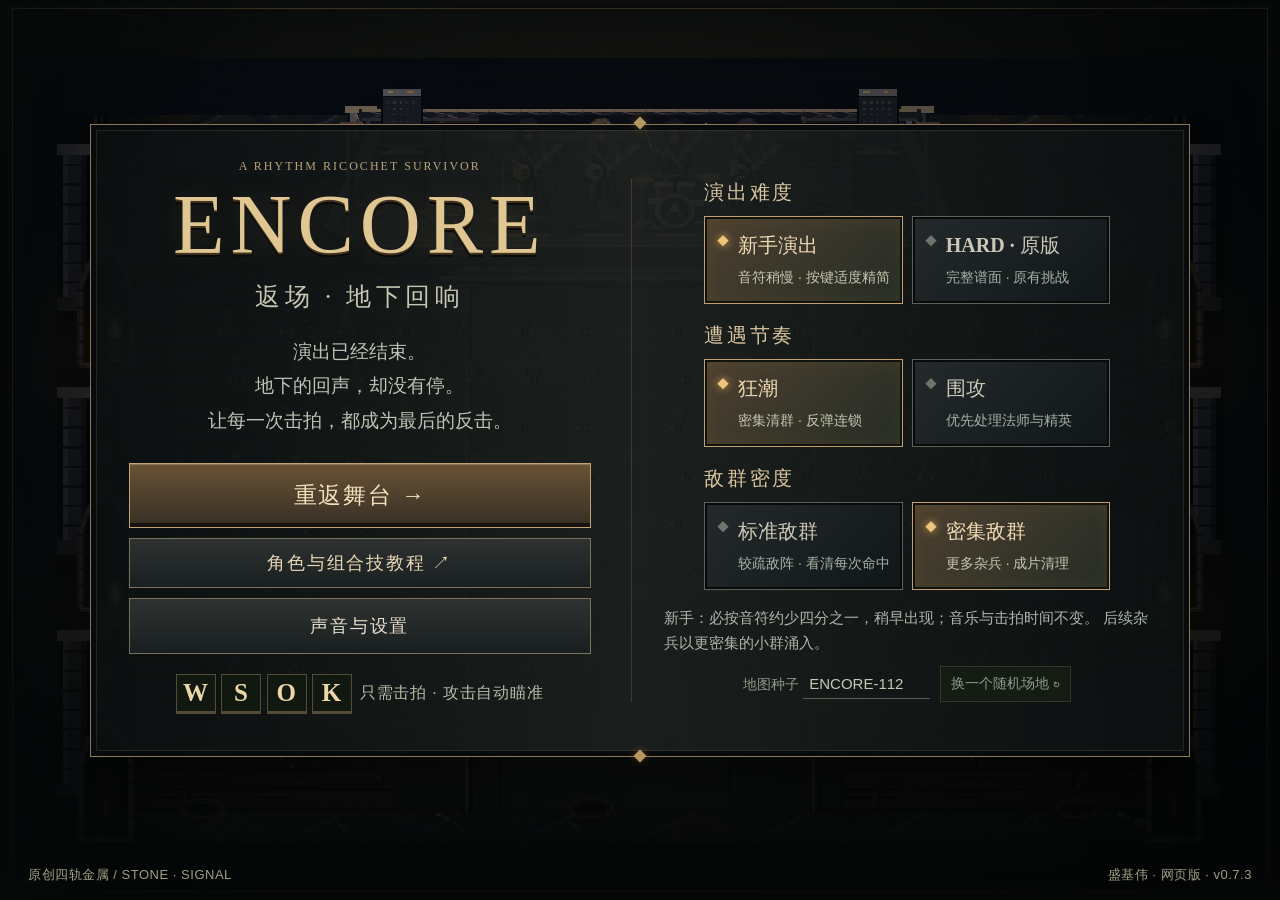
==== commit c5d284c1: "Unify approved elemental effects and introduce the band tutorial in v0.7.3" ====
--- a/index.html
+++ b/index.html
@@ -1,5 +1,5 @@
-<!doctype html><html lang="zh-CN"><head><meta charset="UTF-8"><meta name="viewport" content="width=device-width,initial-scale=1"><meta name="theme-color" content="#0e1010"><link rel="icon" href="data:image/svg+xml,%3Csvg xmlns='http://www.w3.org/2000/svg' viewBox='0 0 32 32'%3E%3Crect width='32' height='32' fill='%23111715'/%3E%3Ctext x='7' y='25' font-size='27' font-family='Georgia' fill='%23dac18b'%3EE%3C/text%3E%3C/svg%3E"><title>返场 · 地下回响 / ENCORE</title>  <script type="module" crossorigin src="./assets/game-b-PvuX2c.js"></script>
-  <link rel="modulepreload" crossorigin href="./assets/ElementalPainter-BaZ7DNOO.js">
-  <link rel="modulepreload" crossorigin href="./assets/AudioTransport-BbImK9bP.js">
+<!doctype html><html lang="zh-CN"><head><meta charset="UTF-8"><meta name="viewport" content="width=device-width,initial-scale=1"><meta name="theme-color" content="#0e1010"><link rel="icon" href="data:image/svg+xml,%3Csvg xmlns='http://www.w3.org/2000/svg' viewBox='0 0 32 32'%3E%3Crect width='32' height='32' fill='%23111715'/%3E%3Ctext x='7' y='25' font-size='27' font-family='Georgia' fill='%23dac18b'%3EE%3C/text%3E%3C/svg%3E"><title>返场 · 地下回响 / ENCORE</title>  <script type="module" crossorigin src="./assets/game-CHfAR7-F.js"></script>
+  <link rel="modulepreload" crossorigin href="./assets/WorldRenderer-DdWdUfbO.js">
+  <link rel="modulepreload" crossorigin href="./assets/AudioTransport-DIIs3FB4.js">
   <link rel="stylesheet" crossorigin href="./assets/game-8vPpirgQ.css">
-<meta name="description" content="ENCORE 返场·地下回响：四位乐手、四元素攻击、八种组合的节奏割草游戏。"><meta name="theme-color" content="#11120e"></head><body><div id="app"></div></body></html>
+</head><body><div id="app"></div></body></html>
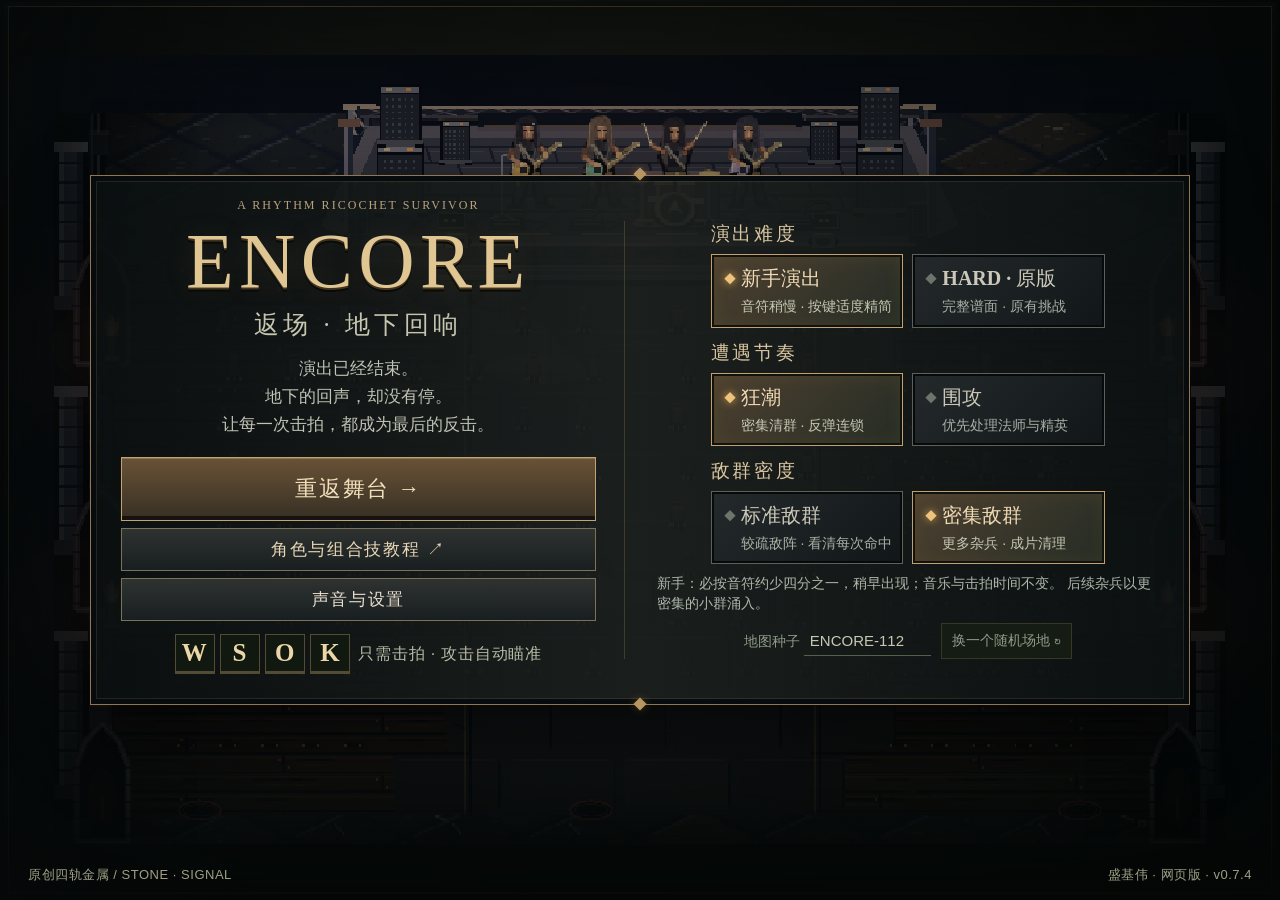
==== commit 8ca42461: "Fit desktop game and upgrade screens to viewport in v0.7.4" ====
--- a/index.html
+++ b/index.html
@@ -1,5 +1,5 @@
-<!doctype html><html lang="zh-CN"><head><meta charset="UTF-8"><meta name="viewport" content="width=device-width,initial-scale=1"><meta name="theme-color" content="#0e1010"><link rel="icon" href="data:image/svg+xml,%3Csvg xmlns='http://www.w3.org/2000/svg' viewBox='0 0 32 32'%3E%3Crect width='32' height='32' fill='%23111715'/%3E%3Ctext x='7' y='25' font-size='27' font-family='Georgia' fill='%23dac18b'%3EE%3C/text%3E%3C/svg%3E"><title>返场 · 地下回响 / ENCORE</title>  <script type="module" crossorigin src="./assets/game-CHfAR7-F.js"></script>
+<!doctype html><html lang="zh-CN"><head><meta charset="UTF-8"><meta name="viewport" content="width=device-width,initial-scale=1"><meta name="theme-color" content="#0e1010"><link rel="icon" href="data:image/svg+xml,%3Csvg xmlns='http://www.w3.org/2000/svg' viewBox='0 0 32 32'%3E%3Crect width='32' height='32' fill='%23111715'/%3E%3Ctext x='7' y='25' font-size='27' font-family='Georgia' fill='%23dac18b'%3EE%3C/text%3E%3C/svg%3E"><title>返场 · 地下回响 / ENCORE</title>  <script type="module" crossorigin src="./assets/game-Blt-qSXu.js"></script>
   <link rel="modulepreload" crossorigin href="./assets/WorldRenderer-DdWdUfbO.js">
   <link rel="modulepreload" crossorigin href="./assets/AudioTransport-DIIs3FB4.js">
-  <link rel="stylesheet" crossorigin href="./assets/game-8vPpirgQ.css">
+  <link rel="stylesheet" crossorigin href="./assets/game-DQh6gRIr.css">
 </head><body><div id="app"></div></body></html>
--- a/assets/game-DQh6gRIr.css
+++ b/assets/game-DQh6gRIr.css
@@ -0,0 +1 @@
+:root{font-family:Segoe UI,Microsoft YaHei,sans-serif;color:#e8dfce;background:#0a0d0d;font-synthesis:none;--gold:#d4aa6c;--muted:#8c9289;--line:#77664a44;--bass:#62c9a4;--rhythm:#f4b45a;--drums:#df8763;--lead:#b6a2ed}*{box-sizing:border-box}html,body,#app{width:100%;height:100%;margin:0;overflow:hidden}button,input{font:inherit}button{cursor:pointer;color:inherit;border:1px solid #8c795657;background:linear-gradient(#252821,#171d19);transition:background .15s,border-color .15s,transform .15s}button:hover{border-color:#cfad73;background:#30382b}button:active{transform:translateY(1px)}button:focus-visible{outline:2px solid #f0d493;outline-offset:4px}button:disabled{opacity:.4;cursor:wait}.hidden{display:none!important}.shell{height:100%;display:grid;grid-template-rows:50px 126px minmax(220px,1fr) 88px;background:radial-gradient(ellipse at 50% 45%,#1b2420,#090c0c 76%)}.topbar{display:flex;align-items:center;justify-content:space-between;padding:0 28px;border-bottom:1px solid var(--line);background:#101611;z-index:2;gap:16px}.brand{display:flex;align-items:baseline;gap:12px;white-space:nowrap}.brand strong{font-family:Georgia,serif;letter-spacing:.24em;color:#e1cba5;font-size:21px}.brand span{font-size:10px;letter-spacing:.3em;color:#7f897d}.run-info{display:flex;gap:25px;align-items:center;font-size:11px;color:#b8b8a7;letter-spacing:.08em}.run-info b{color:#f2d79d;font-size:14px;font-weight:500}.top-controls{display:flex;gap:7px}.icon-button{width:34px;height:30px;font-size:15px}.highway{position:relative;display:grid;grid-template-columns:repeat(4,1fr);max-width:1000px;width:calc(100% - 48px);margin:0 auto;background:#0a100ecc;border-bottom:1px solid #c6ad7440;overflow:hidden;z-index:3}.highway:before{content:"";position:absolute;inset:0;pointer-events:none;background:linear-gradient(#080e0df5,transparent 58%);z-index:2}.highway:after{content:"";height:1px;position:absolute;bottom:26px;left:0;right:0;background:#dcd1ac;box-shadow:0 0 10px #e9c77e75}.lane{position:relative;border-right:1px solid #727b6330;overflow:hidden;--c:#ddd}.lane:last-child{border-right:0}.lane.inactive{opacity:.22}.lane.down{opacity:.35;background:repeating-linear-gradient(45deg,transparent,transparent 9px,#bb515116 10px,#bb515116 12px)}.lane-name{position:absolute;top:9px;left:13px;font-size:9px;letter-spacing:.17em;color:var(--c);z-index:4}.lane-key{position:absolute;bottom:5px;left:calc(50% - 10px);font:700 13px Georgia;z-index:4;color:var(--c)}.lane-flash{position:absolute;inset:0;opacity:0;background:linear-gradient(transparent,color-mix(in srgb,var(--c) 28%,transparent));transition:opacity .15s}.note{position:absolute;left:calc(50% - 24px);width:48px;height:9px;background:var(--c);border:1px solid #fff8;box-shadow:0 0 12px color-mix(in srgb,var(--c) 28%,transparent);transform:translateY(-4px);z-index:3;pointer-events:none}.note.optional{width:60px;left:calc(50% - 30px);height:14px;background:#192820;border:2px solid #c5f7b0;box-shadow:0 0 12px #bde99850}.note.optional:after{content:"◆";position:absolute;left:24px;top:-6px;color:#d8f7af;font-size:14px}.judge-label{position:absolute;bottom:31px;left:0;right:0;text-align:center;color:var(--c);font-size:10px;letter-spacing:.12em;font-weight:700;z-index:5;text-shadow:0 1px 3px #000;pointer-events:none}.world{position:relative;min-height:0;overflow:hidden;background:radial-gradient(ellipse,#1b221b,#070a09 74%)}#world-canvas{position:absolute;inset:0;display:block}#world-canvas canvas{image-rendering:pixelated;max-width:100%;max-height:100%;object-fit:contain}.world-frame{position:absolute;inset:0;pointer-events:none;box-shadow:inset 0 0 60px 28px #070b09aa;border-bottom:1px solid var(--line)}.room-tag{position:absolute;top:14px;left:25px;color:#bab69b;font-size:11px;letter-spacing:.14em;text-shadow:0 2px 3px #000}.room-tag span{display:block;font-size:9px;color:#7f8d80;margin-top:6px}.combat-toast{position:absolute;top:14px;left:25%;width:50%;text-align:center;color:#f1d99f;letter-spacing:.08em;font-size:13px;text-shadow:0 2px 3px #000;pointer-events:none;opacity:0;transition:opacity .2s}.combat-toast.show{opacity:1}.combo-readout{position:absolute;right:24px;top:17px;text-align:right;color:#dfd2b4}.combo-readout b{font:26px Georgia;display:block}.combo-readout span{font-size:8px;letter-spacing:.15em;color:#9b9e85}.boss-bar{position:absolute;top:14px;left:30%;width:40%;text-align:center;z-index:2}.boss-name{font-size:12px;letter-spacing:.23em;color:#dbbba0}.boss-track{height:5px;background:#2b1312;margin-top:8px;border:1px solid #6d3b2e}.boss-fill{height:100%;background:linear-gradient(90deg,#9d4537,#e7a472);transition:width .1s}.demolition{position:absolute;bottom:15px;right:24px;display:flex;align-items:center;gap:10px;max-width:240px;padding:8px 12px;background:#0c1713de;border:1px solid #65816a44;color:#9bbda8;font-size:10px}.demolition strong{display:block;color:#c5dfbd;font-size:11px;letter-spacing:.07em;margin-bottom:3px}.charge-track{width:4px;height:29px;background:#263b2f;position:relative}.charge-fill{position:absolute;bottom:0;left:0;right:0;background:#a3cf8e}.demolition.ready{border-color:#b5d895;box-shadow:0 0 20px #7dba5620}.revive{position:absolute;bottom:15px;left:24px;font-size:10px;color:#cbb5dd;background:#19121bdd;border:1px solid #93729c55;padding:8px 12px}.revive b{color:#e2bcec}.performers{display:grid;grid-template-columns:repeat(4,1fr);max-width:1000px;width:calc(100% - 48px);margin:0 auto;border-top:1px solid #87916b33;background:#101710;padding:10px 0;gap:1px}.performer{position:relative;border:0;border-right:1px solid #6e755a33;background:none;display:grid;grid-template-columns:34px 1fr;gap:10px;padding:5px 16px;text-align:left;--c:#ddd;min-width:0}.performer:hover{background:#35433430;border-color:#6e755a33}.keycap{border:1px solid color-mix(in srgb,var(--c) 60%,transparent);height:34px;width:34px;display:grid;place-items:center;color:var(--c);font:700 20px Georgia;box-shadow:inset 0 -3px #0006}.performer-name{font-size:12px;color:#d4d0bd;letter-spacing:.12em;line-height:17px}.performer-name small{font-size:8px;color:var(--c);margin-left:7px;letter-spacing:.06em}.health-track{height:3px;background:#2e352b;margin-top:5px;max-width:150px}.health-fill{height:100%;background:var(--c);transition:width .15s}.performer-status{font-size:8px;color:#7f9382;margin-top:4px;letter-spacing:.05em}.performer.inactive{opacity:.35}.performer.down{--c:#a47585!important;background:#31171b33}.performer.hit .keycap{background:var(--c);color:#0a1712;box-shadow:0 0 20px color-mix(in srgb,var(--c) 25%,transparent)}.screen{position:fixed;inset:0;z-index:20;display:flex;align-items:center;justify-content:center;padding:36px;background:#060b08b8;backdrop-filter:blur(4px)}.title-screen{justify-content:flex-start;padding-left:max(8vw,30px);background:linear-gradient(90deg,#060c0bf2 5%,#060c0bc7 42%,#060c0b25);backdrop-filter:none}.title-content{max-width:560px;position:relative}.eyebrow{font-size:10px;letter-spacing:.32em;color:#a89773;text-transform:uppercase}.title-content h1{font-family:Georgia,serif;font-size:clamp(64px,8vw,125px);font-weight:400;letter-spacing:.12em;line-height:.96;margin:24px 0 12px;color:#e0c697;text-shadow:0 3px 0 #473f31,0 12px 40px #000}.title-content h2{font-family:Georgia,Microsoft YaHei,serif;font-size:22px;font-weight:400;letter-spacing:.65em;color:#c5c8b0;margin:16px 0 30px}.title-copy{font-size:14px;color:#a9b1a4;line-height:1.9;max-width:360px;margin-bottom:35px}.primary{padding:16px 25px;font-size:13px;letter-spacing:.18em;background:linear-gradient(110deg,#3c4630,#273626);border-color:#8c9c64;color:#f1e6be;box-shadow:inset 0 0 20px #bfc67a07}.primary:hover{background:#4a5837;border-color:#d7da9c}.title-actions{display:flex;gap:12px;align-items:center}.secondary{padding:15px 18px;font-size:11px;letter-spacing:.1em}.title-controls{display:flex;gap:10px;margin-top:32px;align-items:center;color:#8e9788;font-size:10px;letter-spacing:.05em}.title-controls kbd{font:13px Georgia;display:inline-block;width:25px;text-align:center;padding:5px 0;border:1px solid #5a634e;color:#d3c6a6;background:#172018}.title-footer{position:absolute;bottom:24px;left:max(8vw,30px);right:35px;display:flex;justify-content:space-between;color:#5e7262;font-size:9px;letter-spacing:.1em}.seed-row{margin-top:22px;color:#647866;font-size:10px}.seed-row input{background:transparent;border:0;border-bottom:1px solid #52614c;color:#a6b291;font-size:10px;width:100px;padding:4px 6px;outline:none}.panel{max-width:780px;width:100%;padding:34px;background:linear-gradient(145deg,#1c251c,#111712);border:1px solid #95846566;box-shadow:0 18px 100px #000b;position:relative}.panel:before,.panel:after{content:"◆";position:absolute;color:#ac9363;font-size:10px}.panel:before{top:-7px;left:calc(50% - 5px)}.panel:after{bottom:-7px;left:calc(50% - 5px)}.panel h2{font-family:Georgia,Microsoft YaHei,serif;font-weight:400;font-size:28px;letter-spacing:.2em;color:#dfc99d;margin:12px 0}.panel p{font-size:12px;line-height:1.8;color:#aab4a2}.panel .eyebrow{font-size:9px}.upgrade-options{display:grid;grid-template-columns:repeat(3,1fr);gap:13px;margin:25px 0 18px}.upgrade-card{text-align:left;padding:22px 16px;min-height:155px;background:#20291e;border-color:#66734c66}.upgrade-icon{font:29px Georgia;color:#d0be87;display:block;margin-bottom:18px}.upgrade-card strong{display:block;font-size:14px;letter-spacing:.1em;margin-bottom:9px;color:#ded9b8}.upgrade-card small{display:block;font-size:11px;line-height:1.65;color:#9fae94}.upgrade-card .choice-key{float:right;color:#617351;font:10px monospace}.panel-note{font-size:10px;color:#71846d;letter-spacing:.03em}.settings{max-width:530px}.setting{display:flex;justify-content:space-between;align-items:center;gap:20px;margin:23px 0;font-size:12px;color:#c1c9b4}.setting input[type=range]{accent-color:#aabe78;max-width:210px}.toggle{font-size:10px;padding:9px 15px;min-width:95px}.settings-help{border-top:1px solid var(--line);padding-top:16px}.cinema{position:fixed;inset:0;pointer-events:none;z-index:12}.cinema:before,.cinema:after{content:"";position:absolute;left:0;right:0;height:12%;background:#050807}.cinema:before{top:0}.cinema:after{bottom:0}.cinema-caption{position:absolute;bottom:14%;left:15%;right:15%;font-family:Georgia,Microsoft YaHei,serif;font-size:20px;letter-spacing:.15em;text-align:center;color:#e2dcc6;text-shadow:0 3px 8px #000;line-height:1.8}.skip-intro{position:absolute;right:28px;bottom:5%;pointer-events:auto;padding:9px 16px;font-size:10px;letter-spacing:.1em;background:#111b14}.countdown{position:absolute;inset:0;display:grid;place-items:center;font:70px Georgia;color:#edd59f;text-shadow:0 0 40px #daa64570;pointer-events:none;z-index:6}.summary-grid{display:grid;grid-template-columns:repeat(4,1fr);border-top:1px solid var(--line);border-bottom:1px solid var(--line);padding:20px 0;margin:22px 0;gap:10px}.summary-grid b{display:block;font:26px Georgia;color:#e2cea3}.summary-grid span{font-size:9px;color:#829477;letter-spacing:.05em}.result-actions{display:flex;gap:12px}.loading-note{margin-top:15px;font-size:11px;color:#91aa81;min-height:20px}.error-banner{position:fixed;bottom:12px;left:20%;width:60%;z-index:100;padding:12px;background:#4c211f;color:#f6c6b2;font-size:12px}.shell.menu .highway,.shell.menu .topbar,.shell.menu .performers{opacity:0;pointer-events:none}.shell.menu .world-frame{box-shadow:inset 0 0 100px 40px #070b09aa}.lowfx *{scroll-behavior:auto}.lowfx .lane-flash{transition:none}.tutorial-hint{position:absolute;bottom:16px;left:27%;width:46%;text-align:center;color:#b4bfa5;font-size:11px;text-shadow:0 2px 5px #000;pointer-events:none}.progress-dots{display:flex;gap:5px;align-items:center}.progress-dots i{width:6px;height:6px;border:1px solid #6f7653;transform:rotate(45deg)}.progress-dots i.done{background:#96ab6c;border-color:#96ab6c}.progress-dots i.current{background:#e0c283;box-shadow:0 0 6px #d6b877}@media(max-height:720px){.shell{grid-template-rows:42px 100px minmax(180px,1fr) 75px}.lane-name{top:6px}.performers{padding:5px 0}.title-content h1{font-size:82px}.title-content h2{margin-bottom:18px}.title-copy{margin-bottom:20px}.title-controls{margin-top:20px}.title-footer{bottom:15px}.panel{padding:25px}.upgrade-card{min-height:135px;padding:15px}.highway{width:calc(100% - 32px)}}@media(max-width:720px){.topbar{padding:0 12px;gap:8px}.brand span,.run-info .seed-label{display:none}.brand strong{font-size:16px}.run-info{gap:10px;font-size:9px}.run-info b{font-size:12px}.shell{grid-template-rows:44px 105px minmax(180px,1fr) 82px}.highway,.performers{width:100%}.performer{padding:5px 7px;gap:5px;grid-template-columns:25px 1fr}.keycap{width:25px;height:31px;font-size:17px}.performer-name{font-size:10px;letter-spacing:0}.performer-name small{display:none}.performer-status{font-size:7px}.lane-name{font-size:8px;left:6px;letter-spacing:0}.room-tag{left:12px;font-size:9px}.combo-readout{right:12px}.demolition{right:10px;padding:6px 8px;font-size:8px;max-width:190px}.demolition strong{font-size:9px}.revive{left:10px;font-size:8px}.title-screen{padding:25px}.title-content h1{font-size:63px}.title-content h2{font-size:17px}.title-copy{font-size:12px}.title-footer{left:25px;font-size:8px}.title-footer span:last-child{display:none}.screen{padding:16px}.panel{padding:22px}.panel h2{font-size:23px}.upgrade-options{gap:7px}.upgrade-card{padding:15px 10px}.upgrade-card strong{font-size:12px}.upgrade-card small{font-size:10px}.upgrade-icon{font-size:22px}.summary-grid{grid-template-columns:repeat(2,1fr);row-gap:18px}.tutorial-hint{font-size:9px;bottom:52px;left:20%;width:60%}.cinema-caption{font-size:15px}.note{width:34px;left:calc(50% - 17px)}.boss-bar{width:45%;left:27.5%}.setting input[type=range]{max-width:160px}}.world:has(.combat-toast.show) .tutorial-hint{visibility:hidden}.ultimate-button{position:relative;display:flex;align-items:center;justify-content:space-between;gap:12px;overflow:hidden;width:180px;height:30px;font-size:10px;background:#171a16;border:1px solid #746346;padding:0 9px}.ultimate-button>span:not(.ultimate-fill),.ultimate-button kbd{z-index:1}.ultimate-fill{position:absolute;inset:0 auto 0 0;width:0;background:linear-gradient(90deg,#57442b,#7c6240);opacity:.75;transition:width .14s}.ultimate-button kbd{font:8px Georgia;border:1px solid #9d8a6266;padding:2px 4px;color:#c6b88d}.ultimate-button.ready{border-color:#dac18b;box-shadow:0 0 12px #c9a26433;color:#fff0ba}.ultimate-button.queued .ultimate-fill{background:#a18a58}.wave-label{color:#d7c195;font-size:10px;white-space:nowrap}.note.duet{border:2px solid #f7e6ad;box-shadow:0 0 13px #d5ba6055}.note.duet:after{content:"♬";position:absolute;right:-20px;top:-6px;font:15px Georgia;color:#e0c38e}.hold-head:after{content:"HOLD";position:absolute;right:-33px;top:-1px;font:7px Georgia;color:#d3c5a2}.top-controls{flex-shrink:0}.run-info{gap:17px}.note.hold-head{height:13px;border:2px solid #eee0b5;border-radius:4px;box-shadow:0 0 10px #e4c58744}.note-tail{position:absolute;left:calc(50% - 15px);width:30px;border:1px solid color-mix(in srgb,var(--c) 80%,#fff);background:repeating-linear-gradient(0deg,color-mix(in srgb,var(--c) 30%,#10160f),color-mix(in srgb,var(--c) 30%,#10160f) 7px,color-mix(in srgb,var(--c) 55%,#10160f) 8px);z-index:2;pointer-events:none;border-radius:4px}.note-tail.held{background:color-mix(in srgb,var(--c) 55%,#11180e);box-shadow:0 0 14px color-mix(in srgb,var(--c) 25%,transparent)}.hold-contact{position:absolute;left:calc(50% - 31px);width:62px;height:13px;transform:translateY(-6px);border:2px solid #fff1ce;border-radius:50%;box-shadow:0 0 15px var(--c);z-index:4}.hold-count{position:absolute;bottom:6px;right:12px;color:var(--c);font-size:9px;letter-spacing:.05em;z-index:5}.lane.holding .lane-flash{opacity:.5}.performer.holding .keycap{background:color-mix(in srgb,var(--c) 32%,#161d15);border-color:#e7dcae;box-shadow:0 0 10px color-mix(in srgb,var(--c) 25%,transparent)}.shell{grid-template-rows:48px 68px minmax(280px,1fr) 128px;background:radial-gradient(ellipse at 50% 35%,#20201c,#080a0b 78%)}.topbar{grid-row:1;background:linear-gradient(#151612,#0b100d);border-bottom-color:#6f614252;padding:0 30px}.performers{grid-row:2;max-width:1160px;width:100%;padding:5px 45px;background:linear-gradient(#141911,#0b110d);border-top:0;border-bottom:1px solid #92775055;box-shadow:0 5px 18px #0007;z-index:5}.world{grid-row:3;background:radial-gradient(ellipse at 50% 20%,#23211b,#080b0d 75%)}.highway{grid-row:4;max-width:1160px;width:calc(100% - 60px);background:linear-gradient(#080d0bd9,#171d14);border-top:2px solid #7c6a48;border-bottom:1px solid #6c5b3a;box-shadow:0 -4px 30px #0008}.highway:before{background:linear-gradient(#050908d9,transparent 50%)}.highway:after{bottom:27px;background:#e9d29a;box-shadow:0 0 12px #d2ad6977}.performer{padding:5px 20px;grid-template-columns:32px 1fr;gap:12px}.performer-name{font-size:12px;letter-spacing:.12em}.performer-status{font-size:8px}.health-track{height:5px;max-width:175px;border:1px solid #0007}.keycap{height:32px;width:32px}.performer.hurt{background:#802e2844;box-shadow:inset 0 0 18px #b3413325}.performer.hurt .keycap{border-color:#f0a493;color:#ffd3bd;box-shadow:0 0 16px #d75a4670}.performer.down{background:#34161966;opacity:.6}.performer.down .performer-status{color:#d79eac}.room-tag{top:auto;bottom:21px;left:27px;font-family:Georgia,Microsoft YaHei,serif;font-size:13px;color:#b9b397;letter-spacing:.14em}.room-tag span{font-family:Segoe UI,Microsoft YaHei,sans-serif;font-size:9px;color:#8b8e78}.combo-readout{top:auto;bottom:24px;right:28px}.combo-readout b{font-size:32px;color:#d5bf8c}.combat-toast{top:auto;bottom:24px;font-size:12px}.boss-bar{top:auto;bottom:55px;left:35%;width:30%}.boss-name{font-size:11px;color:#d4a18a}.boss-track{height:7px}.demolition{inset:22px auto auto 26px;background:#111b13d9;border-color:#64765466}.revive{inset:22px 26px auto auto}.tutorial-hint{bottom:24px;font-size:11px;color:#b6b89b}.world-frame{box-shadow:inset 0 0 50px 20px #0507088a}.title-screen{background:linear-gradient(90deg,#06090bec 2%,#06090bd9,#06090b50 68%,#06090b12)}.title-content h1{color:#d4c29d;text-shadow:0 3px #574831,0 10px 35px #000;letter-spacing:.09em}.title-copy{color:#a9aaa0}.title-content h2{color:#b5b9a4}.primary{background:linear-gradient(#493b27,#2c291d);border-color:#a18b5c}.primary:hover{background:#51452e;border-color:#d9c28b}.secondary{background:#1a1d18}.panel{background:linear-gradient(140deg,#25231b,#101714);border-color:#9e845b77}.upgrade-card{background:linear-gradient(#2b2b20,#182119);border-color:#80724f66}.upgrade-card:hover{background:linear-gradient(#3b3a27,#263020)}.title-footer{color:#7d806e}.ricochet-counter{color:#a5ae97}.ricochet-counter b{color:#c3d89e}.desktop-only{display:none}.shell.menu{grid-template-rows:0 0 1fr 0}.shell.menu .world{grid-row:3}.shell.menu .performers{height:0;padding:0;overflow:hidden}.shell.menu .highway{height:0;overflow:hidden}.shell.menu .world>.room-tag,.shell.menu .world>.combo-readout,.shell.menu .world>.demolition,.shell.menu .world>.revive{display:none}@media(min-width:900px)and (max-height:760px){.shell{grid-template-rows:42px 60px minmax(230px,1fr) 105px}.performers{padding-top:2px;padding-bottom:2px}.performer{padding-top:4px;padding-bottom:4px}.lane-name{top:7px}.title-content h1{font-size:85px}.title-content h2{margin:14px 0 22px}.title-copy{margin-bottom:24px}.title-controls{margin-top:24px}.shell.menu{grid-template-rows:0 0 1fr 0}}@media(max-width:899px){.desktop-only{position:fixed;inset:0;z-index:500;background:radial-gradient(ellipse,#22271c,#080c0b);display:flex;flex-direction:column;align-items:center;justify-content:center;text-align:center;padding:40px;color:#b7bea9}.desktop-only strong{font:40px Georgia;letter-spacing:.17em;color:#d6bf8b}.desktop-only p{font-size:17px;letter-spacing:.1em;margin-top:25px}.desktop-only span{font-size:12px;line-height:1.8;color:#7b8c75}}#pause-screen .panel.settings{display:flex;flex-direction:column;overflow:clip;padding:0}#pause-screen .settings-header{position:sticky;top:0;flex:0 0 auto;display:grid;grid-template-columns:minmax(0,1fr) auto;gap:10px 18px;padding:24px 28px 18px;background:#20231b;border-bottom:1px solid #77664a66;z-index:5}#pause-screen .settings-header .eyebrow{align-self:center;margin:0}#pause-screen .settings-header h2{grid-column:1/-1;margin:0}#pause-screen .settings-header .settings-close{position:static;float:none;margin:0;align-self:start;background:#29271d}#pause-screen .settings-body{min-height:0;overflow:auto;padding:0 28px;scrollbar-width:thin;scrollbar-color:#99805b #182019}#pause-screen .settings>.result-actions{position:static;flex:0 0 auto;margin:0;padding:16px 28px 20px;background:#151b16;border-top:1px solid #77664a44}@media(min-width:900px)and (max-height:850px){#pause-screen .settings-header{padding:18px 22px 14px}#pause-screen .settings-body{padding:0 22px}#pause-screen .settings>.result-actions{padding:12px 22px 16px}}:root{--ui-text:#e7dfcb;--ui-muted:#b0b3a4;font-size:16px}.seed-shuffle{margin-left:16px;font-size:12px;padding:4px 9px;background:transparent}.lane[data-judgement=miss].hit .beat-receptor{background:#574738;color:#e3c39c;border-color:#a18b6a;box-shadow:none}.lane[data-judgement=miss].hit .lane-flash{opacity:.2}.lane[data-judgement=miss] .judge-label{color:#d5b495}.lane[data-judgement=perfect] .judge-label{color:#fff0c1;text-shadow:0 0 8px #c9ac6d66,0 1px 2px #000}.shell{grid-template-rows:50px minmax(250px,1fr) 248px;grid-template-columns:1fr}.topbar{grid-row:1;padding:0 24px}.brand strong{font-size:23px}.brand span{font-size:12px}.run-info{font-size:14px;gap:18px}.run-info b{font-size:17px}.seed-label{display:none}.wave-label{font-size:13px}.icon-button{width:38px;height:34px;font-size:20px}.world{grid-row:2}.world-frame{box-shadow:inset 0 0 30px 8px #05070877}.room-tag{font-size:17px;left:22px;bottom:20px}.room-tag span{font-size:12px;color:#b5b4a2}.combo-readout{bottom:20px}.combo-readout b{font-size:39px}.combo-readout span{font-size:12px}.demolition{left:20px;top:15px;font-size:12px;max-width:280px;padding:9px 12px}.demolition strong{font-size:15px}.revive{font-size:14px}.combat-toast{font-size:17px;bottom:22px;left:25%;width:50%;color:#ffe0a3;background:#11170dd9;padding:9px 15px;max-width:620px}.tutorial-hint{font-size:15px;bottom:23px;left:26%;width:48%;line-height:1.4}.boss-name{font-size:16px}.boss-track{height:10px}.boss-bar{bottom:76px;left:33%;width:34%}.rhythm-console{grid-row:3;width:min(100%,1320px);margin:auto;align-self:stretch;display:grid;grid-template-columns:258px minmax(0,1fr);grid-template-rows:34px minmax(0,1fr);border:1px solid #85714b88;background:linear-gradient(120deg,#181b15,#090f0e);box-shadow:0 -10px 35px #0009;z-index:6}.rhythm-toolbar{grid-column:1/-1;display:flex;align-items:center;gap:25px;padding:0 16px;border-bottom:1px solid #74634488;background:#1c1d15;font-size:13px;color:#c7c5b2}.rhythm-toolbar strong{letter-spacing:.1em;color:#e3cf9d;font-size:14px}.rhythm-toolbar span{flex:1}.rhythm-toolbar button{padding:3px 10px;font-size:12px;background:transparent}.performers{grid-row:2;grid-column:1;width:100%;height:100%;display:grid;grid-template-columns:1fr;grid-template-rows:repeat(4,1fr);padding:0;box-shadow:none;border:0;border-right:1px solid #8c795d66;background:#141b15}.performer{padding:4px 12px;grid-template-columns:39px 1fr;gap:12px;border:0;border-bottom:1px solid #81734c40}.performer-name{font-size:15px;line-height:18px;letter-spacing:.05em}.performer-name small{font-size:12px;margin-left:8px}.performer-status{font-size:10px;line-height:12px;margin-top:2px;color:#a1b29e}.keycap{width:38px;height:38px;font-size:25px}.health-track{height:5px;max-width:none;margin-top:3px}.performer.inactive{opacity:.3}.performer.down .performer-status{color:#f1a7ae}.performer.hit .keycap{box-shadow:0 0 18px color-mix(in srgb,var(--c) 60%,transparent)}.highway{grid-row:2;grid-column:2;max-width:none;width:100%;height:100%;margin:0;display:grid;grid-template-columns:1fr;grid-template-rows:repeat(4,1fr);border:0;box-shadow:none;background:linear-gradient(90deg,#22271a,#101813 25%,#090e0d);overflow:hidden}.highway:before{background:linear-gradient(270deg,#070c0bf0,transparent 25%);z-index:6}.highway:after{display:none}.lane{border-right:0;border-bottom:1px solid #68735444;overflow:hidden;isolation:isolate}.lane:last-child{border-bottom:0}.lane-name,.lane-key{display:none}.lane-notes{position:absolute;inset:0}.lane-flash{background:linear-gradient(90deg,color-mix(in srgb,var(--c) 45%,transparent),transparent 45%);transition:opacity .12s}.lane.hit .lane-flash{opacity:1}.judge-label{left:90px;right:auto;bottom:4px;font-size:15px;letter-spacing:.05em;text-shadow:0 1px 3px #000;z-index:7}.beat-receptor{position:absolute;width:44px;height:44px;border:3px solid color-mix(in srgb,var(--c) 65%,#fff);border-radius:50%;left:16px;top:50%;transform:translateY(-50%);display:grid;place-items:center;font:700 24px Georgia;color:var(--c);background:#101a12d9;box-shadow:0 0 calc(var(--pulse,0)*12px) color-mix(in srgb,var(--c) 50%,transparent);z-index:4}.lane.hit .beat-receptor{background:var(--c);color:#151b10;border-color:#fff5d6;transform:translateY(-50%) scale(1.12);box-shadow:0 0 20px var(--c)}.rhythm-note{position:absolute;width:36px;height:36px;transform:translate(-50%,-50%);z-index:5;pointer-events:none;display:grid;place-items:center}.rhythm-note b{width:36px;height:36px;display:grid;place-items:center;border:2px solid #f9e9beaa;border-radius:50%;color:#152016;font:700 23px Georgia;background:var(--c);box-shadow:inset 0 -4px #0004,0 0 10px #0008;z-index:2}.rhythm-note small{position:absolute;top:30px;left:50%;transform:translate(-50%);font-size:10px;color:#ead9b2;white-space:nowrap;z-index:3}.sustain-tail{display:none;position:absolute;pointer-events:none}.rhythm-note.sustained .sustain-tail,.active-hold .sustain-tail{display:block;left:18px;top:9px;height:18px;width:var(--tail);background:repeating-linear-gradient(90deg,color-mix(in srgb,var(--c) 55%,#23301e) 0 12px,color-mix(in srgb,var(--c) 80%,#eee) 12px 14px);border:2px solid var(--c);border-radius:6px;box-shadow:0 0 10px #0008;z-index:1}.rhythm-note.sustained b{border-radius:8px}.rhythm-note.demolition-note b{border-radius:3px;transform:rotate(45deg);background:#253424;color:#d8f7af;border-color:#d8f7af}.rhythm-note.demolition-note b:first-letter{color:#d8f7af}.rhythm-note.duet-note b{outline:2px solid #e9d292;outline-offset:3px}.rhythm-note.bonus-note b{background:#192619;color:var(--c)}.active-hold{position:absolute;width:36px;height:36px;transform:translate(-50%,-50%);z-index:6;pointer-events:none}.sustain-head{position:absolute;inset:-4px;border:3px solid #fff1cd;border-radius:50%;box-shadow:0 0 18px var(--c);background:color-mix(in srgb,var(--c) 40%,transparent)}.sustain-progress{position:absolute;left:64px;top:7px;font-size:16px;font-weight:700;color:#fff0cc;text-shadow:0 2px 4px #000}.beat-guides{position:absolute;inset:0;pointer-events:none;z-index:0}.beat-line,.bar-line{position:absolute;height:100%;width:1px;background:#a8b38b19}.bar-line{background:#cdbb8155;width:2px}.lane.down .beat-receptor{border-style:dashed}.lane.holding .beat-receptor{background:color-mix(in srgb,var(--c) 45%,#11210f)}.rhythm-console[data-layout=vertical]{grid-template-columns:1fr;grid-template-rows:34px 61px minmax(0,1fr)}.rhythm-console[data-layout=vertical] .performers{grid-column:1;grid-row:2;grid-template-columns:repeat(4,1fr);grid-template-rows:1fr;border:0;border-bottom:1px solid #88724e66}.rhythm-console[data-layout=vertical] .highway{grid-column:1;grid-row:3;grid-template-columns:repeat(4,1fr);grid-template-rows:1fr}.rhythm-console[data-layout=vertical] .lane{border-bottom:0;border-right:1px solid #68735444}.rhythm-console[data-layout=vertical] .highway:before{background:linear-gradient(#070c0bd9,transparent 35%)}.rhythm-console[data-layout=vertical] .beat-receptor{left:50%;top:auto;bottom:12px;transform:translate(-50%)}.rhythm-console[data-layout=vertical] .lane.hit .beat-receptor{transform:translate(-50%) scale(1.12)}.rhythm-console[data-layout=vertical] .judge-label{bottom:68px;left:0;right:0;font-size:16px}.rhythm-console[data-layout=vertical] .sustain-tail{left:9px;top:auto;bottom:18px;width:18px;height:var(--tail);background:repeating-linear-gradient(0deg,color-mix(in srgb,var(--c) 55%,#23301e) 0 12px,color-mix(in srgb,var(--c) 80%,#eee) 12px 14px)}.rhythm-console[data-layout=vertical] .beat-line,.rhythm-console[data-layout=vertical] .bar-line{width:100%;height:1px}.rhythm-console[data-layout=vertical] .bar-line{height:2px}.rhythm-console[data-layout=vertical] .lane-flash{background:linear-gradient(0deg,color-mix(in srgb,var(--c) 40%,transparent),transparent)}.ultimate-button{width:214px;height:35px;font-size:14px;gap:8px}.ultimate-button kbd{font-size:11px}.screen{padding:30px}.panel{max-width:900px;padding:32px}.panel h2{font-size:32px}.panel p{font-size:16px;line-height:1.6}.panel-note{font-size:13px}.upgrade-card{min-height:178px;padding:20px}.upgrade-card strong{font-size:20px}.upgrade-card small{font-size:15px;line-height:1.5}.upgrade-icon{font-size:36px}.upgrade-card .choice-key{font-size:18px}.primary{font-size:18px;padding:16px 28px}.secondary{font-size:15px}.settings{max-width:650px;max-height:94vh;overflow:auto}.setting{font-size:16px;margin:14px 0;min-height:31px}.setting input[type=range]{width:210px}.toggle{font-size:14px;padding:8px 14px;min-width:140px}.settings .settings-help{font-size:13px}.summary-grid b{font-size:33px}.summary-grid span{font-size:13px}.cinema-caption{font-size:23px}.skip-intro{font-size:15px}.error-banner{font-size:16px}.title-content{max-width:680px}.title-content h1{font-size:clamp(75px,8vw,125px);margin:18px 0 10px}.title-content h2{font-size:27px;letter-spacing:.4em;margin-bottom:20px}.title-copy{font-size:17px;line-height:1.75;margin-bottom:23px}.eyebrow{font-size:12px}.title-controls{font-size:14px;margin-top:20px}.title-controls kbd{width:33px;font-size:20px;padding:5px}.title-footer{font-size:12px}.seed-row,.seed-row input{font-size:13px}.seed-row{margin-top:16px}.loading-note{font-size:14px}.direction-options{display:flex;gap:18px;margin-bottom:20px}.direction-options label{display:flex;flex-direction:column;gap:7px;font-size:13px;color:#aeb29f}.direction-options select{font:15px Segoe UI,Microsoft YaHei,sans-serif;padding:10px 35px 10px 12px;background:#1d251c;border:1px solid #8a7953;color:#e4d5ad;border-radius:2px;min-width:205px}.shell.menu .world{grid-row:2}.shell.menu .rhythm-console{display:none}.shell.menu .performers{height:auto;padding:0}.shell.menu .highway{height:auto}@media(min-width:900px)and (max-height:850px){.shell{grid-template-rows:46px minmax(210px,1fr) 228px}.shell.menu{grid-template-rows:0 1fr 0}.rhythm-console{grid-template-columns:240px minmax(0,1fr);grid-template-rows:30px minmax(0,1fr)}.rhythm-note,.rhythm-note b{width:32px;height:32px}.rhythm-note b{font-size:21px}.beat-receptor{width:40px;height:40px;left:18px;font-size:23px}.title-content h1{font-size:80px}.title-content h2{font-size:22px;margin:12px 0 16px}.title-copy{font-size:15px;line-height:1.6;margin-bottom:18px}.title-screen{padding-top:25px;padding-bottom:40px}.title-controls{margin-top:16px}.direction-options{margin-bottom:18px}.title-footer{font-size:10px;bottom:12px}.performer-name small{font-size:11px}.performer-name{font-size:14px}.keycap{height:36px;width:36px;font-size:24px}.rhythm-console[data-layout=vertical]{grid-template-rows:30px 58px minmax(0,1fr)}}@media(min-width:900px)and (max-width:1200px){.brand span,.ricochet-counter{display:none}.run-info{gap:12px}.ultimate-button{width:190px}.rhythm-toolbar span{font-size:11px}.rhythm-console{grid-template-columns:228px minmax(0,1fr)}.performer-name small{margin-left:5px}.combat-toast{left:24%;width:52%}}@media(prefers-reduced-motion:reduce){.lane.hit .beat-receptor{transform:translateY(-50%)}.rhythm-console[data-layout=vertical] .lane.hit .beat-receptor{transform:translate(-50%)}.lane-flash{transition:none}}.rhythm-console{height:100%;min-height:0;margin-block:0}.highway,.rhythm-console[data-layout=vertical] .highway{min-height:0}.rhythm-toolbar span,.rhythm-toolbar button,.settings .settings-help{font-size:14px}.rhythm-toolbar strong{font-size:15px}.performer-status{font-size:12px;line-height:13px}.seed-shuffle{font-size:13px}.wave-label{font-size:14px}:root{font-size:18px;--ui-muted:#bac0ad}.shell{grid-template-rows:56px minmax(250px,1fr) 280px}.shell.menu{grid-template-rows:0 1fr 0}.rhythm-console{grid-template-columns:290px minmax(0,1fr);grid-template-rows:42px minmax(0,1fr);width:min(100%,1440px)}.rhythm-toolbar{gap:16px;padding:0 14px}.rhythm-toolbar strong{font-size:17px;letter-spacing:.03em}.rhythm-toolbar button{padding:6px 10px}.performer-name{font-size:18px;line-height:22px;letter-spacing:0}.performer-name small{font-size:14px}.performer-status{font-size:14px;line-height:16px}.performer{padding:4px 12px;gap:10px;grid-template-columns:43px 1fr}.keycap{width:42px;height:42px;font-size:29px}.beat-receptor{font-size:28px}.rhythm-note b{font-size:26px}.judge-label{font-size:17px}.rhythm-note small{font-size:12px}.sustain-progress{font-size:18px}.run-info,.wave-label{font-size:16px;letter-spacing:0}.run-info{gap:14px}.run-info b{font-size:20px}.brand span{font-size:14px}.ultimate-button{height:40px;font-size:16px;width:230px}.ultimate-button kbd{font-size:13px}.icon-button{width:42px;height:40px;font-size:23px}.demolition{font-size:14px;max-width:310px}.demolition strong{font-size:18px}.room-tag{font-size:20px;letter-spacing:.04em}.room-tag span,.combo-readout span{font-size:14px}.tutorial-hint{font-size:17px}.combat-toast{font-size:19px}.boss-name{font-size:20px}.revive{font-size:16px}.panel{max-width:1050px;max-height:94vh;overflow:auto;padding:28px}.panel h2{font-size:34px;letter-spacing:.08em}.panel p{font-size:18px}.panel .eyebrow,.panel-note{font-size:15px}.upgrade-card{padding:18px;min-height:155px}.upgrade-card small{font-size:17px;line-height:1.5}.upgrade-options{margin:18px 0 14px}.upgrade-icon{font-size:30px;margin-bottom:10px}.primary{font-size:20px}.secondary{font-size:17px}.settings{max-width:790px}.setting{font-size:18px;margin:12px 0;min-height:40px}.toggle{font-size:16px;min-width:180px}.settings .settings-help,.setting-note{font-size:16px;line-height:1.5}.setting-note{margin:0 0 15px;color:#bbc5aa}.title-copy{font-size:19px}.direction-options label{font-size:16px}.direction-options select{font-size:17px}.title-controls,.seed-row,.seed-row input,.seed-shuffle{font-size:16px}.title-footer{font-size:14px}.summary-grid span{font-size:16px}.summary-grid b{font-size:36px}.rhythm-console[data-layout=vertical]{grid-template-rows:42px 72px minmax(0,1fr)}.assist-pill{font-size:14px;white-space:nowrap;border:1px solid #7c8f6055;color:#bfdba4;padding:3px 7px}.assist-pill.standard{color:#dccba5}.lane[data-judgement=grace] .judge-label{color:#c0df9e}.lane[data-judgement=grace].hit .beat-receptor{box-shadow:0 0 12px #b8d58c55;background:#334831;color:#d5e7c4}.loot-strip{position:absolute;right:20px;top:16px;display:flex;flex-direction:column;gap:6px;z-index:5;pointer-events:none}.loot-chip{padding:6px 10px;border:1px solid #82745188;background:#111714e8;font-size:15px;color:#d7d1b1;min-width:156px;text-align:right}.loot-chip strong{color:#f0d194}.loot-flash{position:absolute;right:20px;top:100px;color:#e0d49e;font-size:17px;max-width:230px;text-align:right;background:#121710d9;padding:8px 12px;opacity:0;transition:opacity .15s;pointer-events:none}.loot-flash.show{opacity:1}.weapon-progress{display:flex;align-items:center;gap:6px;font-size:12px;color:#e2c897;margin-top:2px}.weapon-progress i{display:block;position:relative;width:78px;height:3px;background:#333a2e}.weapon-progress i b{display:block;height:100%;background:var(--c);width:var(--xp,0%)}.role-tutorial{display:grid;grid-template-columns:minmax(300px,1.1fr) minmax(270px,1fr);gap:22px;border:1px solid #806c4f88;background:#0e1512;padding:15px;margin:18px 0}.lesson-visual{position:relative;display:flex;align-items:center;background:#0b1010;min-height:190px}.lesson-visual canvas{width:100%;height:auto;image-rendering:pixelated;display:block}.lesson-demo-label{position:absolute;top:5px;left:8px;font-size:12px;color:#aab49e}.lesson-name{font-size:15px;color:#bfc9af}.lesson-copy h3{font-size:23px;margin:5px 0 8px;color:#e1d1a7}.lesson-copy p.lesson-detail{font-size:16px;line-height:1.5;margin:0 0 8px}.lesson-copy ol{padding-left:22px;margin:5px 0;font-size:16px;line-height:1.6;color:#89947f}.lesson-copy li.active{color:#e8d49c}.lesson-tabs{display:flex;gap:7px;margin-bottom:9px}.lesson-tabs button{width:37px;font:24px Georgia;padding:2px}.lesson-tabs button.selected{background:#6e5732;border-color:#dbc18c}.lesson-panel{max-width:1040px}.lesson-panel .panel-note{margin:10px 0 18px}.lesson-screen{z-index:40}.lesson-close{margin-left:auto}.role-help{font-size:16px;white-space:nowrap}.rhythm-toolbar .assist-pill{flex:0}.shell.menu .loot-strip,.shell.menu .loot-flash{display:none}@media(min-width:900px)and (max-height:850px){.shell{grid-template-rows:50px minmax(210px,1fr) 260px}.shell.menu{grid-template-rows:0 1fr 0}.rhythm-console{grid-template-columns:270px minmax(0,1fr);grid-template-rows:38px minmax(0,1fr)}.rhythm-console[data-layout=vertical]{grid-template-rows:38px 68px minmax(0,1fr)}.performer-name{font-size:17px;line-height:20px}.performer-name small{font-size:13px}.performer-status{font-size:13px;line-height:15px}.keycap{width:40px;height:40px;font-size:27px}.rhythm-note b{font-size:24px}.beat-receptor{font-size:27px}.panel{padding:22px}.panel h2{font-size:28px}.role-tutorial{margin:12px 0;padding:10px;gap:15px}.lesson-visual{min-height:160px}.lesson-copy h3{font-size:21px}.upgrade-card{min-height:145px}.title-copy{font-size:17px;margin-bottom:16px}.title-content h1{font-size:76px}.title-controls{margin-top:14px}.title-footer{font-size:13px}.setting{margin:10px 0}}@media(min-width:900px)and (max-width:1350px){.brand span,.ricochet-counter{display:none}.topbar{padding:0 14px}.run-info{gap:12px}.rhythm-toolbar{gap:10px}.rhythm-toolbar strong{font-size:16px}.rhythm-toolbar span,.rhythm-toolbar button{font-size:15px}.rhythm-toolbar .assist-pill{font-size:13px}.title-content{max-width:680px}}@media(prefers-reduced-motion:reduce){.loot-flash{transition:none}}.settings-close{position:sticky;top:0;float:right;z-index:5;font-size:16px;padding:7px 12px;background:#29271ded;border-color:#b99c6b}.settings .result-actions{position:sticky;bottom:-28px;background:linear-gradient(transparent,#151b16 15%);padding:18px 0 8px;z-index:4}.settings{scrollbar-width:thin;scrollbar-color:#99805b #182019}.direction-options{gap:12px;flex-wrap:wrap}.direction-options select{min-width:190px}.role-tutorial .lesson-tabs:empty{display:none}.performers{grid-template-rows:repeat(4,minmax(0,1fr));min-height:0}.performer{min-height:0;overflow:hidden}.performer>div{min-width:0}.performer-details{display:flex;align-items:center;justify-content:space-between;gap:5px}.performer-status{white-space:nowrap;overflow:hidden;text-overflow:ellipsis;margin-top:2px}.weapon-progress{flex-shrink:0;margin:2px 0 0;font-size:13px;gap:4px}.weapon-progress i{width:34px}.performer-name{line-height:21px}.health-track{height:4px;margin-top:2px}.rhythm-console[data-layout=vertical] .performers{grid-template-rows:minmax(0,1fr)}.weapon-progress{font-size:15px;line-height:17px}.shell:has(.rhythm-console[data-layout=vertical]){grid-template-rows:56px minmax(250px,1fr) 340px}.shell.menu:has(.rhythm-console[data-layout=vertical]){grid-template-rows:0 1fr 0}.boss-bar{top:100px;bottom:auto;left:20px;width:210px;pointer-events:none;padding:7px 10px;background:#0b0d10e8;border:1px solid #6f473a77}.boss-name{font-size:19px}.boss-track{margin-top:5px;height:8px}.boss-cue{font-size:15px;line-height:21px;letter-spacing:0;color:#d9c8a7;margin-top:4px}.boss-cue.rune-warning{color:#f1cf96}.lane.guard-target{box-shadow:inset 0 0 0 2px #dfbe79aa}.performer.guard-target{box-shadow:inset 4px 0 #e6c687}.rhythm-note.guard-note b{outline:3px double #fff1bf;outline-offset:5px;box-shadow:0 0 18px #e6bc5b88}.rhythm-note.guard-note small{font-size:13px;color:#fff0bb;font-weight:700;background:#20180e;padding:1px 3px;border:1px solid #cbaa68}.rhythm-console[data-layout=horizontal] .rhythm-note small{left:calc(100% + 10px);top:-7px;transform:none;font-size:12px;line-height:14px;background:#141a15df;padding:0 3px}.rhythm-console[data-layout=horizontal] .rhythm-note.guard-note small{top:-9px;font-size:13px;line-height:14px;padding:1px 3px}.direction-help{font-size:14px;line-height:1.5;color:#bfc1ab;margin:9px 0 14px;max-width:640px}.settings p.preferences-note{font-size:14px;line-height:1.6;color:#aeb9a6}.preferences-note button{padding:4px 8px;margin-left:6px;font-size:14px;background:transparent}.run-recap{margin:0 0 20px;text-align:left}.recap-metrics{display:grid;grid-template-columns:repeat(4,1fr);gap:10px}.recap-metrics>div{border:1px solid #75694b55;padding:8px 10px;background:#171d18}.recap-metrics span{display:block;color:#b9c1ab;font-size:15px}.recap-metrics strong{display:block;color:#e8d6aa;font:25px Georgia,serif;margin-top:4px}.recap-weapons{display:flex;gap:10px;flex-wrap:wrap;margin:12px 0}.recap-weapon{font-size:16px;padding:5px 9px;border-left:2px solid #d7b378;color:#ded6bb}.recap-weapon.unrecruited{opacity:.5;border-color:#77836b}.recap-weapon kbd{font:700 19px Georgia,serif}.run-recap details{color:#bec5ae;font-size:15px}.run-recap summary{cursor:pointer;padding:6px 0}.run-recap details p{font-size:15px;line-height:1.5;margin:6px 0 0}#result-screen .summary-grid{margin:16px 0;padding:14px 0}#result-screen .panel{scrollbar-width:thin}@media(min-width:900px)and (max-height:850px){.shell:has(.rhythm-console[data-layout=vertical]){grid-template-rows:50px minmax(210px,1fr) 330px}.shell.menu:has(.rhythm-console[data-layout=vertical]){grid-template-rows:0 1fr 0}}:root{--stone:#141414;--stone-high:#292824;--brass:#ad8b54;--brass-bright:#e2c38b;--soot:#080909;--ui-text:#eee4cf;--ui-muted:#c0b8a6}.cinema:before,.cinema:after{height:4%}.cinema-caption{bottom:8%;font-size:24px;background:linear-gradient(90deg,transparent,#050807ba 20%,#050807ba 80%,transparent);padding:7px 12px}.skip-intro{bottom:1%;font-size:16px;padding:7px 14px}body{background:radial-gradient(ellipse at 50% 35%,#30271f 0,#131516 44%,#050607)}#app{display:flex;align-items:center;justify-content:center;padding:12px 16px}.shell{width:min(1680px,100%);height:min(1060px,100%);margin:auto;grid-template-rows:54px minmax(250px,1fr) 298px;border:1px solid #8c704a88;box-shadow:0 16px 80px #000b,0 0 0 4px #121413;background:#090c0d;position:relative}.topbar{background:linear-gradient(#292720,#121515);border-bottom:2px solid #a17c474f;padding:0 22px}.brand strong{color:var(--brass-bright);font-size:25px}.run-info{font-size:17px;gap:18px}.run-info b{font-size:22px}.icon-button{background:#242521;border-color:#a78a5b88}.rhythm-console{width:100%;height:100%;margin:0;grid-template-columns:minmax(0,1fr);grid-template-rows:44px minmax(0,1fr);border:0;border-top:3px double #b18c55;background:linear-gradient(105deg,#22221f,#111414 50%,#22221f);box-shadow:0 -10px 30px #0009;position:relative}.rhythm-console:before,.rhythm-console:after{content:"◆";position:absolute;top:-11px;font-size:14px;color:#d1ae71;z-index:9;text-shadow:0 2px 5px #000}.rhythm-console:before{left:16px}.rhythm-console:after{right:16px}.rhythm-toolbar{grid-row:1;grid-column:1;gap:14px;padding:0 18px;background:linear-gradient(#333029,#1b1c1a);border-bottom:1px solid #9b7d4b88;color:#cec7b7;min-width:0}.rhythm-toolbar strong{font-size:18px;letter-spacing:.04em;white-space:nowrap;color:#f0d7a5}.rhythm-toolbar span,.rhythm-toolbar button{font-size:16px}.rhythm-toolbar #rhythm-instruction{text-align:center}.rhythm-toolbar button{padding:6px 9px;border-color:#92744566}.rhythm-toolbar .assist-pill{font-size:14px;color:#d4dcb7;white-space:nowrap;background:#272c22}.rhythm-console>.performers{display:none!important}.rhythm-console .highway{grid-column:1;grid-row:2;width:100%;height:100%;display:grid;grid-template-columns:minmax(0,1fr) 174px minmax(0,1fr);grid-template-rows:repeat(2,minmax(0,1fr));gap:6px 10px;padding:7px 10px 9px;background:radial-gradient(ellipse at center,#3b2b1a33,transparent 66%);overflow:hidden}.rhythm-console .highway:before,.rhythm-console .highway:after{display:none}.rhythm-console #lane-rhythm{grid-column:1;grid-row:1}.rhythm-console #lane-bass{grid-column:1;grid-row:2}.rhythm-console #lane-drums{grid-column:3;grid-row:1}.rhythm-console #lane-lead{grid-column:3;grid-row:2}.rhythm-console .lane{display:grid;grid-template-rows:54px minmax(0,1fr);border:1px solid #8c79544f;background:linear-gradient(180deg,#292a23,#111511);overflow:hidden;min-width:0;isolation:isolate}.rhythm-console .lane.inactive{opacity:1}.rhythm-console .lane.inactive .lane-notes{opacity:.22}.rhythm-console .lane.down{opacity:1;background:repeating-linear-gradient(45deg,#22171a,#22171a 9px,#351c20 10px 12px)}.rhythm-console .lane.down .lane-notes{opacity:.45}.rhythm-console .performer{position:relative;grid-row:1;display:grid;grid-template-columns:40px minmax(0,1fr);gap:10px;width:100%;height:54px;min-height:0;padding:3px 10px;border:0;border-bottom:1px solid #6c66444f;background:linear-gradient(90deg,color-mix(in srgb,var(--c) 7%,#232723),#161b17);z-index:8;overflow:hidden}.rhythm-console .performer.inactive{opacity:.46}.rhythm-console .keycap{width:38px;height:42px;font-size:30px;align-self:center;background:#171c18;border:2px solid color-mix(in srgb,var(--c) 60%,#333)}.rhythm-console .performer-name{font-size:19px;line-height:21px}.rhythm-console .performer-name small{font-size:15px;margin-left:8px}.rhythm-console .health-track{height:4px;margin-top:2px}.rhythm-console .performer-details{gap:8px}.rhythm-console .performer-status{font-size:14px;line-height:17px;margin:1px 0 0}.rhythm-console .weapon-progress{font-size:15px;line-height:17px;margin:1px 0 0;gap:6px}.rhythm-console .weapon-progress i{width:50px;height:4px}.rhythm-console .performer .health-track{display:none}.rhythm-console .performer-details{margin-top:5px}.rhythm-console .performer.down{border-bottom:2px solid #b45b5b}.rhythm-console .performer.down .performer-status{color:#f1a7ae;font-weight:700}.rhythm-console[data-layout=horizontal] .lane[data-direction=right] .performer{grid-template-columns:minmax(0,1fr) 40px;text-align:right}.rhythm-console[data-layout=horizontal] .lane[data-direction=right] .performer>.keycap{grid-column:2;grid-row:1}.rhythm-console[data-layout=horizontal] .lane[data-direction=right] .performer>div{grid-column:1;grid-row:1}.rhythm-console[data-layout=horizontal] .lane[data-direction=right] .performer-details{flex-direction:row-reverse}.rhythm-console[data-layout=horizontal] .lane[data-direction=right] .health-fill{margin-left:auto}.rhythm-console .lane-notes{grid-row:2;position:relative;inset:auto;min-height:0;min-width:0;background:linear-gradient(90deg,color-mix(in srgb,var(--c) 9%,#0b100f),#0a0e0e);overflow:hidden}.rhythm-console .lane[data-direction=right] .lane-notes{background:linear-gradient(270deg,color-mix(in srgb,var(--c) 9%,#0b100f),#0a0e0e)}.rhythm-console .lane-notes:after{content:"";position:absolute;left:14px;right:14px;top:50%;height:1px;background:color-mix(in srgb,var(--c) 23%,transparent);pointer-events:none;z-index:0}.rhythm-console .lane-direction{position:absolute;top:50%;left:50%;transform:translate(-50%,-50%);font:36px Georgia;color:color-mix(in srgb,var(--c) 16%,transparent);z-index:0;pointer-events:none}.rhythm-console .beat-receptor{width:54px;height:54px;left:15px;top:50%;bottom:auto;transform:translateY(-50%);font:700 33px Georgia;border:3px solid color-mix(in srgb,var(--c) 70%,#f7edce);background:#111810;box-shadow:inset 0 -5px #0007,0 0 calc(var(--pulse,0)*17px) color-mix(in srgb,var(--c) 50%,transparent)}.rhythm-console .lane[data-direction=right] .beat-receptor{left:auto;right:15px}.rhythm-console .lane.hit .beat-receptor{transform:translateY(-50%) scale(1.08)}.rhythm-console .rhythm-note,.rhythm-console .rhythm-note b,.rhythm-console .active-hold{width:44px;height:44px}.rhythm-console .rhythm-note b{font-size:30px;border-width:2px;box-shadow:inset 0 -5px #0005,0 0 10px #000a}.rhythm-console .rhythm-note.sustained .sustain-tail,.rhythm-console .active-hold .sustain-tail{inset:11px auto auto 22px;height:22px;width:var(--tail);border-width:2px;z-index:1}.rhythm-console[data-layout=horizontal] .lane[data-direction=right] .sustain-tail{left:auto;right:22px;background:repeating-linear-gradient(270deg,color-mix(in srgb,var(--c) 55%,#23301e) 0 12px,color-mix(in srgb,var(--c) 80%,#eee) 12px 14px)}.rhythm-console[data-layout=horizontal] .rhythm-note small{left:calc(100% + 7px);top:-9px;transform:none;font-size:13px;line-height:17px;border-radius:2px;background:#111b15ed}.rhythm-console[data-layout=horizontal] .lane[data-direction=right] .rhythm-note small{left:auto;right:calc(100% + 7px)}.rhythm-console .sustain-progress{left:65px;top:12px;font-size:20px}.rhythm-console[data-layout=horizontal] .lane[data-direction=right] .sustain-progress{left:auto;right:65px}.rhythm-console .judge-label{left:85px;right:auto;bottom:3px;font-size:17px;line-height:20px;letter-spacing:0;z-index:9}.rhythm-console .lane[data-direction=right] .judge-label{left:auto;right:85px}.rhythm-console[data-layout=horizontal] .rhythm-note small,.rhythm-console[data-layout=horizontal] .rhythm-note.guard-note small{top:-4px}.rhythm-console .sustain-progress{display:none}.rhythm-hold-label{position:absolute;right:10px;top:4px;font-size:14px;line-height:19px;color:#fff0bb;background:#202a1d;padding:0 5px;border:1px solid color-mix(in srgb,var(--c) 60%,transparent)}.rhythm-console[data-layout=horizontal] .lane[data-direction=right] .rhythm-hold-label{right:auto;left:10px}.rhythm-console[data-layout=vertical] .rhythm-hold-label{top:26px;right:8px;font-size:12px;line-height:16px}.rhythm-console .lane-flash{z-index:1;pointer-events:none;background:linear-gradient(90deg,color-mix(in srgb,var(--c) 32%,transparent),transparent 55%)}.rhythm-console .lane[data-direction=right] .lane-flash{background:linear-gradient(270deg,color-mix(in srgb,var(--c) 32%,transparent),transparent 55%)}.ultimate-socket{grid-column:2;grid-row:1/3;display:flex;flex-direction:column;align-items:center;justify-content:center;gap:7px;position:relative;border:1px solid #98764888;background:radial-gradient(ellipse,#5d3b242f,#121411 72%);box-shadow:inset 0 0 18px #000b;color:#d6bd89}.ultimate-socket:before,.ultimate-socket:after{content:"";position:absolute;left:12px;right:12px;height:3px;border-top:1px solid #b8965c;border-bottom:1px solid #6b5634}.ultimate-socket:before{top:9px}.ultimate-socket:after{bottom:9px}.ultimate-crest{font:38px Georgia;color:#9d7748;text-shadow:0 2px #060807;line-height:40px}.ultimate-caption{font-size:20px;letter-spacing:.16em;padding-left:.16em;color:#e4c995}.ultimate-hint{font-size:13px;color:#b6ad97;order:5}.ultimate-socket .ultimate-button{position:relative;display:flex;flex-direction:column;justify-content:center;align-items:center;gap:8px;width:150px;height:90px;min-height:90px;padding:9px 5px;font-size:17px;letter-spacing:0;order:3;overflow:hidden;border:2px solid #9e7c48;background:linear-gradient(#342e21,#151916);box-shadow:inset 0 0 0 3px #0e120f,0 3px 8px #0008}.ultimate-socket .ultimate-button>span:not(.ultimate-fill),.ultimate-socket .ultimate-button kbd{position:relative;z-index:2}.ultimate-socket .ultimate-button kbd{font-size:22px;font-weight:700;border:1px solid #bca16b88;padding:4px 16px;line-height:24px;background:#111810cc}.ultimate-socket .ultimate-fill{background:linear-gradient(90deg,#75502970,#b37b4480);opacity:.7}.ultimate-socket .ultimate-button.ready{border-color:#ffe0a1;box-shadow:0 0 24px #db993850,inset 0 0 0 3px #6b452b}.ultimate-socket .ultimate-button.ready kbd{background:#d5a256;color:#17190f}.ultimate-socket .ultimate-button.queued{border-color:#fff0bd}.title-screen{justify-content:center;padding:28px;background:radial-gradient(ellipse at center,#090d0b8f 0,#090b0bb8,#020403ed);text-align:center}.title-content{width:min(920px,100%);max-width:920px;padding:30px 40px;background:linear-gradient(120deg,#151b18e8,#0c1110e0);border:1px solid #ac87548c;box-shadow:0 15px 80px #000b,inset 0 0 0 5px #080c0b70}.title-content h1{font-size:clamp(88px,8vw,132px);margin:12px 0;color:#ead1a0}.title-content h2{font-size:29px;letter-spacing:.33em;margin:16px 0 18px}.title-copy{max-width:none;font-size:20px;line-height:1.7;margin:12px auto 20px}.title-actions,.title-controls,.seed-row,.direction-options{justify-content:center}.title-controls{font-size:18px}.title-controls kbd{font-size:25px;min-width:36px}.direction-options{gap:14px;margin:18px 0 12px}.direction-help{margin:8px auto 18px;font-size:16px;max-width:770px}.title-footer{left:32px;right:32px;font-size:14px}.seed-row{display:flex;flex-wrap:wrap;gap:9px}.seed-shuffle{margin-left:0}.primary{background:linear-gradient(#645039,#2d2b22);border-color:#c39c62;color:#f2dfbb}.panel{background:linear-gradient(125deg,#252720,#111713);border-color:#af8c546f}.direction-options:has(>label:nth-child(2):last-child){gap:22px}.direction-options:has(>label:nth-child(2):last-child) select{min-width:250px}.rhythm-console[data-layout=vertical]{grid-template-columns:minmax(0,1fr);grid-template-rows:44px minmax(0,1fr)}.rhythm-console[data-layout=vertical] .highway{grid-column:1;grid-row:2;grid-template-columns:repeat(2,minmax(0,1fr)) 174px repeat(2,minmax(0,1fr));grid-template-rows:minmax(0,1fr);gap:8px}.rhythm-console[data-layout=vertical] #lane-rhythm{grid-column:1;grid-row:1}.rhythm-console[data-layout=vertical] #lane-bass{grid-column:2;grid-row:1}.rhythm-console[data-layout=vertical] #lane-drums{grid-column:4;grid-row:1}.rhythm-console[data-layout=vertical] #lane-lead{grid-column:5;grid-row:1}.rhythm-console[data-layout=vertical] .ultimate-socket{grid-column:3;grid-row:1}.rhythm-console[data-layout=vertical] .lane{grid-template-rows:78px minmax(0,1fr)}.rhythm-console[data-layout=vertical] .performer{height:78px;grid-template-columns:35px minmax(0,1fr);gap:7px;padding:5px 7px}.rhythm-console[data-layout=vertical] .keycap{width:33px;height:42px;font-size:28px}.rhythm-console[data-layout=vertical] .performer-name small{display:block;margin:0;font-size:13px;line-height:16px}.rhythm-console[data-layout=vertical] .performer-name{font-size:17px}.rhythm-console[data-layout=vertical] .weapon-progress i{display:none}.rhythm-console[data-layout=vertical] .performer-details{gap:4px}.rhythm-console[data-layout=vertical] .performer-status{font-size:12px}.rhythm-console[data-layout=vertical] .weapon-progress{font-size:13px}.rhythm-console[data-layout=vertical] .lane-notes{grid-row:2;position:relative}.rhythm-console[data-layout=vertical] .beat-receptor{inset:auto auto 5px 50%;transform:translate(-50%)}.rhythm-console[data-layout=vertical] .lane.hit .beat-receptor{transform:translate(-50%) scale(1.08)}.rhythm-console[data-layout=vertical] .rhythm-note.sustained .sustain-tail,.rhythm-console[data-layout=vertical] .active-hold .sustain-tail{inset:auto auto 22px 11px;width:22px;height:var(--tail)}.rhythm-console[data-layout=vertical] .lane-direction{display:none}.rhythm-console[data-layout=vertical] .judge-label{left:0;right:0;bottom:72px;font-size:17px}.rhythm-console[data-layout=vertical] .sustain-progress{left:46px;right:auto;top:12px;font-size:17px}.rhythm-console[data-layout=vertical] .rhythm-note small{left:50%;right:auto;top:37px;transform:translate(-50%)}@media(min-width:900px)and (max-height:850px){#app{padding:8px 12px}.shell{grid-template-rows:50px minmax(220px,1fr) 290px}.shell:has(.rhythm-console[data-layout=vertical]){grid-template-rows:50px minmax(200px,1fr) 330px}.shell.menu,.shell.menu:has(.rhythm-console[data-layout=vertical]){grid-template-rows:0 minmax(0,1fr) 0}.rhythm-console,.rhythm-console[data-layout=vertical]{grid-template-rows:40px minmax(0,1fr)}.title-content{padding:20px 30px;max-width:860px}.title-content h1{font-size:88px;margin:6px 0}.title-content h2{font-size:25px;margin:12px 0}.title-copy{font-size:18px;line-height:1.5;margin:12px auto}.direction-options{margin:12px 0 8px}.direction-help{font-size:15px;margin-bottom:12px}.title-controls{margin-top:14px}.title-footer{bottom:10px}.seed-row{margin-top:12px}}@media(min-width:900px)and (max-width:1350px){.rhythm-toolbar{gap:9px;padding:0 12px}.rhythm-toolbar strong{font-size:16px}.rhythm-toolbar #rhythm-instruction{font-size:15px}.rhythm-toolbar button{font-size:14px}.rhythm-toolbar .assist-pill{font-size:12px}.rhythm-console .highway{grid-template-columns:minmax(0,1fr) 154px minmax(0,1fr);gap:6px 8px}.ultimate-socket .ultimate-button{width:136px}.ultimate-caption{font-size:18px}.ultimate-hint{font-size:12px}.rhythm-console .performer-name{font-size:18px}.rhythm-console .performer-name small{font-size:14px}.rhythm-console[data-layout=vertical] .highway{grid-template-columns:repeat(2,minmax(0,1fr)) 154px repeat(2,minmax(0,1fr))}.rhythm-console[data-layout=vertical] .performer-status{max-width:68px}.rhythm-console[data-layout=vertical] .performer-name{font-size:16px}.rhythm-console[data-layout=vertical] .performer-name small{font-size:12px}.title-content{max-width:860px}}@media(prefers-reduced-motion:reduce){.rhythm-console .lane.hit .beat-receptor{transform:translateY(-50%)}.rhythm-console[data-layout=vertical] .lane.hit .beat-receptor{transform:translate(-50%)}.ultimate-socket .ultimate-button{animation:none}}.shell{grid-template-rows:54px minmax(250px,1fr) 322px}.shell:has(.rhythm-console[data-layout=vertical]){grid-template-rows:54px minmax(230px,1fr) 350px}.rhythm-console[data-layout=horizontal] .highway{grid-template-columns:minmax(0,1fr) 190px;grid-template-rows:repeat(4,minmax(0,1fr));gap:4px 10px;padding:7px 10px 9px}.rhythm-console[data-layout=horizontal] #lane-rhythm{grid-column:1;grid-row:1}.rhythm-console[data-layout=horizontal] #lane-bass{grid-column:1;grid-row:2}.rhythm-console[data-layout=horizontal] #lane-drums{grid-column:1;grid-row:3}.rhythm-console[data-layout=horizontal] #lane-lead{grid-column:1;grid-row:4}.rhythm-console[data-layout=horizontal] .lane{grid-template-columns:250px minmax(0,1fr);grid-template-rows:minmax(0,1fr)}.rhythm-console[data-layout=horizontal] .performer{grid-column:1;grid-row:1;height:100%;border-bottom:0;border-right:1px solid #8c795455;padding:3px 10px;text-align:left;grid-template-columns:40px minmax(0,1fr);gap:8px}.rhythm-console[data-layout=horizontal] .performer>div{align-self:center}.rhythm-console[data-layout=horizontal] .performer-details{margin-top:4px;gap:5px}.rhythm-console[data-layout=horizontal] .performer-name{font-size:18px;line-height:22px;white-space:nowrap}.rhythm-console[data-layout=horizontal] .performer-name small{font-size:14px;margin-left:6px}.rhythm-console[data-layout=horizontal] .performer-status{font-size:13px;line-height:17px}.rhythm-console[data-layout=horizontal] .weapon-progress{font-size:14px;line-height:17px}.rhythm-console[data-layout=horizontal] .weapon-progress i{width:30px}.rhythm-console[data-layout=horizontal] .performer.down{border-bottom:0;border-right:2px solid #b45b5b}.rhythm-console[data-layout=horizontal] .lane-notes{grid-column:2;grid-row:1;min-height:0;overflow:hidden}.rhythm-console[data-layout=horizontal] .beat-receptor{left:15px;right:auto}.rhythm-console[data-layout=horizontal] .judge-label{left:335px;right:auto;bottom:3px;font-size:16px}.rhythm-console[data-layout=horizontal] .lane-direction{font-size:34px}.rhythm-console[data-layout=horizontal] .rhythm-hold-label{inset:auto 10px 4px auto;font-size:13px;line-height:17px}.rhythm-console[data-layout=horizontal] .performer.holding .weapon-progress{visibility:hidden}.rhythm-console[data-layout=horizontal] .ultimate-socket{grid-column:2;grid-row:1/5}.ultimate-socket{gap:7px;transition:background-color .18s,box-shadow .18s,border-color .18s}.ultimate-socket .ultimate-crest{font-size:32px;line-height:32px}.ultimate-socket .ultimate-caption{font-size:21px}.ultimate-socket .ultimate-button{width:166px;height:94px;min-height:94px;font-size:18px}.ultimate-socket .ultimate-button kbd{font-size:25px;line-height:27px;min-width:124px;letter-spacing:.04em}.ultimate-ready-lamp{order:2;display:flex;align-items:center;justify-content:center;gap:8px;min-height:24px;font-size:15px;letter-spacing:.06em;color:#b9ac92}.ultimate-ready-lamp i{width:11px;height:11px;border-radius:50%;background:#4b4433;border:1px solid #85714f;box-shadow:inset 0 1px 3px #000b}.ultimate-ready-copy,.ultimate-queued-copy{display:none}.ultimate-socket:has(.ultimate-button.ready){border:2px solid #ffd794;background:radial-gradient(ellipse at 50% 45%,#7d502c99,#382719 65%,#171711);box-shadow:inset 0 0 22px #f2b85828,0 0 25px #f3ab4c4d}.ultimate-socket:has(.ultimate-button.ready) .ultimate-crest{color:#ffe3a1;text-shadow:0 0 16px #ffb74f}.ultimate-socket:has(.ultimate-button.ready) .ultimate-caption{color:#fff0bf}.ultimate-socket:has(.ultimate-button.ready) .ultimate-ready-lamp{color:#fff2b5;font-weight:700}.ultimate-socket:has(.ultimate-button.ready) .ultimate-ready-lamp i{background:#ffe9a1;border-color:#fffbd9;box-shadow:0 0 8px #ffde81,0 0 18px #ffa839}.ultimate-socket:has(.ultimate-button.ready) .ultimate-idle-copy{display:none}.ultimate-socket:has(.ultimate-button.ready) .ultimate-ready-copy{display:inline}.ultimate-socket .ultimate-button.ready{background:linear-gradient(#b17a3c,#6f4828);border-color:#ffe8b6;box-shadow:0 0 22px #ffbf604d,inset 0 0 0 3px #ffe0a245}.ultimate-socket .ultimate-button.ready kbd{background:#ffe2a0;border-color:#fff4cf;color:#2a1b0d;box-shadow:0 0 16px #ffc06270;text-shadow:none}.ultimate-socket:has(.ultimate-button.ready:not(.queued)) .ultimate-ready-lamp i{animation:ultimate-ready-glow 1.6s ease-in-out infinite}.ultimate-socket .ultimate-button.ready:not(.queued) kbd{animation:ultimate-key-glow 1.6s ease-in-out infinite}@keyframes ultimate-ready-glow{0%,to{box-shadow:0 0 8px #ffde81,0 0 18px #ffa839}50%{box-shadow:0 0 14px #fff3b8,0 0 28px #ffbc56}}@keyframes ultimate-key-glow{0%,to{box-shadow:0 0 12px #ffc06260}50%{box-shadow:0 0 24px #ffd58caa}}.ultimate-socket:has(.ultimate-button.queued){border-color:#e5d1ff;background:radial-gradient(ellipse,#69507480,#231d2d 80%)}.ultimate-socket:has(.ultimate-button.queued) .ultimate-ready-lamp i{background:#e5d1ff;border-color:#fff4ff;box-shadow:0 0 14px #d9b7ff}.ultimate-socket:has(.ultimate-button.queued) .ultimate-ready-copy,.ultimate-socket:has(.ultimate-button.queued) .ultimate-idle-copy{display:none}.ultimate-socket:has(.ultimate-button.queued) .ultimate-queued-copy{display:inline;color:#f1e2ff}.rhythm-console[data-layout=vertical] .highway{grid-template-columns:repeat(4,minmax(0,1fr)) 190px;grid-template-rows:minmax(0,1fr)}@media(min-width:900px)and (max-height:850px){.shell{grid-template-rows:50px minmax(220px,1fr) 306px}.shell:has(.rhythm-console[data-layout=vertical]){grid-template-rows:50px minmax(200px,1fr) 330px}.shell.menu,.shell.menu:has(.rhythm-console[data-layout=vertical]){grid-template-rows:0 minmax(0,1fr) 0}}@media(min-width:900px)and (max-width:1350px){.rhythm-console[data-layout=horizontal] .highway{grid-template-columns:minmax(0,1fr) 176px}.rhythm-console[data-layout=horizontal] .lane{grid-template-columns:232px minmax(0,1fr)}.rhythm-console[data-layout=horizontal] .performer{padding-inline:8px;gap:7px}.rhythm-console[data-layout=horizontal] .performer-name{font-size:17px}.rhythm-console[data-layout=horizontal] .performer-name small{font-size:13px}.rhythm-console[data-layout=horizontal] .judge-label{left:317px}.ultimate-socket .ultimate-button{width:154px}.ultimate-socket .ultimate-caption{font-size:20px}.ultimate-socket .ultimate-hint{font-size:13px}.rhythm-console[data-layout=vertical] .highway{grid-template-columns:repeat(4,minmax(0,1fr)) 176px}}.lowfx .ultimate-socket .ultimate-ready-lamp i,.lowfx .ultimate-socket .ultimate-button kbd{animation:none}@media(prefers-reduced-motion:reduce){.ultimate-socket{transition:none}.ultimate-socket .ultimate-ready-lamp i,.ultimate-socket .ultimate-button kbd{animation:none!important}}.growth-panel{margin:12px 0;padding:10px 14px;border:1px solid #a98b5960;background:#0b100fcc;text-align:left}.growth-panel summary{font-size:18px;color:#ead5a8;cursor:pointer}.growth-rule{font-size:15px!important;line-height:1.5;color:#bdc5b6!important;margin:9px 0!important}.growth-row{display:grid;grid-template-columns:75px repeat(5,1fr);gap:5px;margin:8px 0;font-size:14px;align-items:center}.growth-row>b{color:var(--role)}.growth-row.locked{opacity:1}.growth-row.locked>b{color:#b1aaa0}.growth-row.locked .growth-node{border-color:#4b5048;color:#a8b0a7;background:#111611}.growth-node{border:1px solid #7d806250;padding:5px 3px;color:#939d95;text-align:center}.growth-node i{display:block;font-style:normal}.growth-node.earned{border-color:var(--role);color:#e4ddcc}.growth-node.current{box-shadow:inset 0 -3px var(--role);background:#77663b33}.upgrade-options[data-count="4"]{grid-template-columns:repeat(4,minmax(0,1fr))}.upgrade-card{min-width:0}.upgrade-card strong{font-size:22px}.upgrade-card small{font-size:16px;line-height:1.5}.role-growth-preview{display:flex;gap:5px;flex-wrap:wrap;margin-top:9px}.role-growth-preview span{flex:1;min-width:72px;padding:5px;border:1px solid #9b855344;font-size:13px;color:#d1c5a8}.role-growth-preview b{display:block;color:#e7d69e}.panel:has(.growth-panel){max-width:1100px;max-height:94vh;overflow-y:auto}.lane[data-judgement=miss] .judge-label{color:#a4b3ba}.boss-name{font-size:23px}@media(max-width:1350px){.upgrade-card strong{font-size:20px}.upgrade-card small{font-size:15px}.growth-row{font-size:14px}.role-growth-preview span{font-size:13px}}:root{--game-serif:Georgia,"Noto Serif SC",SimSun,serif;--game-body:"Microsoft YaHei","Segoe UI",sans-serif;--crypt-ink:#090b0b;--crypt-stone:#1b1e1b;--crypt-edge:#8d714b;--crypt-gold:#d4b67d}body,button,input,select{font-family:var(--game-body)}#app{padding:8px 12px}.shell,.shell:has(.rhythm-console[data-layout=vertical]){width:min(1720px,100%);height:100%;max-height:none;grid-template-rows:44px minmax(280px,1fr) 230px}.shell.menu,.shell.menu:has(.rhythm-console[data-layout=vertical]){grid-template-rows:0 minmax(0,1fr) 0}.topbar{padding:0 22px;background:linear-gradient(#22251e,#0c100e);border-bottom:1px solid #9b7a4b66}.brand strong,.brand span,.room-tag,.combo-readout b,.panel h2,.title-content h1,.title-content h2,.ultimate-caption{font-family:var(--game-serif)}.brand strong{font-size:24px;letter-spacing:.12em}.brand span{font-size:15px;color:#c7bba0}.run-info{font-size:15px;gap:17px}.run-info b{font-size:19px}.wave-label{font-size:15px}.top-controls .icon-button{height:31px;width:35px;font-size:20px}.world{min-height:0;background:radial-gradient(ellipse at 50% 25%,#27251e,#090b0c 75%)}.world-frame{box-shadow:inset 0 0 32px 6px #0007;border-color:#8b704944}.rhythm-console,.rhythm-console[data-layout=vertical]{grid-template-columns:minmax(0,1fr);grid-template-rows:31px minmax(0,1fr);border-top:2px solid #917346;background:linear-gradient(#20231c,#0b0f0d 35%);box-shadow:inset 0 1px #c4a37440,0 -6px 20px #0008}.rhythm-toolbar{padding:0 16px;gap:14px;min-height:0;background:linear-gradient(#24271f,#141912);border-bottom:1px solid #aa8b4a33}.rhythm-toolbar strong{font:700 15px var(--game-serif);letter-spacing:.05em;color:#ddc58e}.rhythm-toolbar #rhythm-instruction{font-size:14px;color:#b6b6a2}.rhythm-toolbar button{font-size:13px;min-height:23px;padding:2px 8px;border-color:#7a704344;background:#171c15}.rhythm-toolbar .assist-pill{font-size:12px;padding:2px 7px}.rhythm-console[data-layout=horizontal] .highway{grid-template-columns:minmax(0,1fr) 154px;grid-template-rows:repeat(4,minmax(0,1fr));gap:3px 10px;padding:6px 12px 7px}.rhythm-console[data-layout=horizontal] .lane{grid-template-columns:208px minmax(0,1fr)}.rhythm-console[data-layout=horizontal] .performer{grid-template-columns:30px minmax(0,1fr);padding:2px 8px;gap:7px}.rhythm-console[data-layout=horizontal] .keycap{width:29px;height:32px;font-size:25px;border-width:1px}.rhythm-console[data-layout=horizontal] .performer-name{font-size:15px;line-height:17px}.rhythm-console[data-layout=horizontal] .performer-name small{font-size:12px;margin-left:5px}.rhythm-console[data-layout=horizontal] .performer-details{margin-top:0;gap:5px}.rhythm-console[data-layout=horizontal] .performer-status{font-size:11px;line-height:14px;margin:0}.rhythm-console[data-layout=horizontal] .weapon-progress{font-size:12px;line-height:14px;margin:0}.rhythm-console[data-layout=horizontal] .weapon-progress i{width:27px}.rhythm-console[data-layout=horizontal] .beat-receptor{left:23px;width:38px;height:38px;font-size:27px;border-width:2px}.rhythm-console[data-layout=horizontal] .rhythm-note,.rhythm-console[data-layout=horizontal] .rhythm-note b,.rhythm-console[data-layout=horizontal] .active-hold{width:34px;height:34px}.rhythm-console[data-layout=horizontal] .rhythm-note b{font-size:25px}.rhythm-console[data-layout=horizontal] .rhythm-note.sustained .sustain-tail,.rhythm-console[data-layout=horizontal] .active-hold .sustain-tail{left:17px;top:9px;height:16px}.rhythm-console[data-layout=horizontal] .rhythm-note.demolition-note b{width:26px;height:26px;font-size:21px}.rhythm-console[data-layout=horizontal] .rhythm-note.duet-note b{outline-width:1px;outline-offset:1px}.rhythm-console[data-layout=horizontal] .active-hold .sustain-head{inset:-1px;border-width:2px}.rhythm-console[data-layout=horizontal] .judge-label{left:283px;bottom:1px;font-size:12px;line-height:14px}.rhythm-console[data-layout=horizontal] .rhythm-note small{font-size:10px;line-height:12px;top:-2px}.rhythm-console[data-layout=horizontal] .lane-direction{font-size:25px}.rhythm-console[data-layout=horizontal] .rhythm-hold-label{font-size:11px;line-height:14px;bottom:1px;right:6px}.rhythm-console[data-layout=vertical] .highway{width:min(682px,100%);justify-self:center;grid-template-columns:repeat(4,minmax(86px,116px)) 154px;grid-template-rows:minmax(0,1fr);justify-content:center;gap:8px;padding:6px 10px 7px;background:transparent;border:none;box-shadow:none}.rhythm-console[data-layout=vertical] #lane-rhythm{grid-column:1}.rhythm-console[data-layout=vertical] #lane-bass{grid-column:2}.rhythm-console[data-layout=vertical] #lane-drums{grid-column:3}.rhythm-console[data-layout=vertical] #lane-lead{grid-column:4}.rhythm-console[data-layout=vertical] .ultimate-socket{grid-column:5;grid-row:1}.rhythm-console[data-layout=vertical] .lane{grid-template-rows:37px minmax(0,1fr);border:1px solid #70664b80;background:#101510}.rhythm-console[data-layout=vertical] .performer{height:37px;display:block;padding:1px 3px;text-align:center;border-bottom:1px solid #9c804b55}.rhythm-console[data-layout=vertical] .performer>.keycap{display:none}.rhythm-console[data-layout=vertical] .performer>div{display:flex;align-items:center;justify-content:center;gap:5px;flex-wrap:wrap}.rhythm-console[data-layout=vertical] .performer-name{font-size:0;line-height:15px}.rhythm-console[data-layout=vertical] .performer-name small{display:block;margin:0;font-size:13px;line-height:15px;white-space:nowrap}.rhythm-console[data-layout=vertical] .performer-details{margin:0;gap:0;display:contents}.rhythm-console[data-layout=vertical] .weapon-progress{font-size:12px;line-height:15px;margin:0}.rhythm-console[data-layout=vertical] .performer-status{display:none;font-size:11px;line-height:13px;width:100%;max-width:none;margin:0}.rhythm-console[data-layout=vertical] .performer.inactive .performer-status,.rhythm-console[data-layout=vertical] .performer.down .performer-status{display:block}.rhythm-console[data-layout=vertical] .lane-notes{background:linear-gradient(0deg,color-mix(in srgb,var(--c) 9%,#0b100f),#090d0c)}.rhythm-console[data-layout=vertical] .beat-receptor{width:44px;height:44px;bottom:10px;font-size:29px;border-width:2px}.rhythm-console[data-layout=vertical] .rhythm-note,.rhythm-console[data-layout=vertical] .rhythm-note b,.rhythm-console[data-layout=vertical] .active-hold{width:38px;height:26px}.rhythm-console[data-layout=vertical] .rhythm-note b{font-size:22px;line-height:22px;border-width:2px}.rhythm-console[data-layout=vertical] .rhythm-note.sustained .sustain-tail,.rhythm-console[data-layout=vertical] .active-hold .sustain-tail{left:10px;bottom:13px;width:18px}.rhythm-console[data-layout=vertical] .rhythm-note small{top:1px;left:calc(100% + 3px);right:auto;transform:none;font-size:10px;line-height:12px;padding:1px 2px;writing-mode:vertical-rl}.rhythm-console[data-layout=vertical] .judge-label{bottom:1px;font-size:12px;line-height:15px}.rhythm-console[data-layout=vertical] .rhythm-hold-label{top:20px;right:0;left:0;font-size:11px;line-height:14px;border:0;text-align:center;background:#202a1d}.rhythm-console .ultimate-socket{gap:4px;border-color:#9b784e88;background:radial-gradient(ellipse,#6a432727,#10130e 72%)}.rhythm-console .ultimate-crest{font-size:24px;line-height:23px}.rhythm-console .ultimate-caption{font-size:17px;letter-spacing:.12em}.rhythm-console .ultimate-ready-lamp{font-size:13px;min-height:17px;gap:6px}.rhythm-console .ultimate-ready-lamp i{width:9px;height:9px}.rhythm-console .ultimate-button{width:136px;height:68px;min-height:68px;gap:3px;font-size:14px;padding:5px}.rhythm-console .ultimate-button kbd{font-size:24px;line-height:25px;min-width:110px;padding:2px 8px}.rhythm-console .ultimate-hint{font-size:11px}.ultimate-socket:before{top:5px}.ultimate-socket:after{bottom:5px}.rhythm-console .ultimate-hint{display:none}.title-screen{padding:24px;background:linear-gradient(90deg,#060909b0,transparent 22%,#03060535 75%,#03060599),linear-gradient(0deg,#040706ee,transparent 48%,#04070644);backdrop-filter:none;justify-content:center}.title-content{width:min(880px,100%);max-width:880px;padding:22px 42px 20px;border:0;border-block:1px solid #a1844a70;background:linear-gradient(90deg,transparent,#0c100edc 14%,#0c100ef0 50%,#0c100edc 86%,transparent);box-shadow:none;position:relative}.title-content:before,.title-content:after{content:"◆";position:absolute;left:50%;transform:translate(-50%);font:14px var(--game-serif);color:#b8965f;text-shadow:0 0 10px #d3a05450}.title-content:before{top:-10px}.title-content:after{bottom:-10px}.title-content .eyebrow{font:13px var(--game-serif);letter-spacing:.24em;color:#b9a37d}.title-content h1{font-size:clamp(82px,7.8vw,120px);line-height:1.02;margin:8px 0 4px;letter-spacing:.095em;color:#dfc693;text-shadow:0 2px #40321f,0 4px #080b08,0 0 30px #daa05c28}.title-content h2{font-size:27px;letter-spacing:.27em;color:#c7c7b1;margin:8px 0 12px}.title-copy{font-size:17px;line-height:1.55;color:#bbc0b0;margin:10px 0 14px}.direction-options{margin:12px 0 5px;gap:22px}.direction-options label{font-size:14px;color:#bfb59d}.direction-options select{background:linear-gradient(#24271e,#0d130f);border:1px solid #82704c80;color:#dfd1b1;font-size:15px;padding:7px 10px;min-width:218px}.direction-help{font-size:13px;line-height:1.5;max-width:680px;margin:7px auto 12px;color:#a3aa98}.title-actions{gap:12px}.title-actions .primary{min-width:260px;min-height:56px;font-size:21px;letter-spacing:.14em;background:linear-gradient(#51412c,#28291e);box-shadow:inset 0 1px #d8bf7b33,inset 0 -3px #0006;border:1px solid #c29b5e}.title-actions .secondary{min-height:56px;font-size:17px;background:linear-gradient(#23271e,#111810);border-color:#84734d88}.title-controls{font-size:15px;margin-top:16px;gap:14px;color:#b9bca8}.title-controls kbd{font:bold 23px var(--game-serif);min-width:34px;padding:4px 0;background:#111810;border-color:#9f855d77;color:#ead6a6}.seed-row{font-size:13px;margin-top:13px;color:#8f9b89}.seed-row input{font-size:13px;width:120px;color:#c4c9b4}.seed-shuffle{font-size:13px;padding:6px 10px;background:#151c14;border-color:#786e4a55}.loading-note{min-height:0;margin-top:8px;font-size:13px}.title-footer{left:28px;right:28px;bottom:16px;font-size:13px;color:#9f9f87;letter-spacing:.04em}@media(min-width:900px)and (max-height:850px){.shell,.shell:has(.rhythm-console[data-layout=vertical]){grid-template-rows:42px minmax(280px,1fr) 218px}.shell.menu,.shell.menu:has(.rhythm-console[data-layout=vertical]){grid-template-rows:0 minmax(0,1fr) 0}.rhythm-console,.rhythm-console[data-layout=vertical]{grid-template-rows:29px minmax(0,1fr)}.title-content{padding:15px 34px 12px;max-width:820px}.title-content h1{font-size:88px}.title-content h2{font-size:24px;margin:6px 0 8px}.title-copy{font-size:16px;margin:8px 0}.title-controls{margin-top:12px}.title-footer{bottom:11px;font-size:12px}.direction-help{font-size:13px;margin-bottom:10px}}@media(min-width:900px)and (max-width:1350px){.topbar{padding:0 15px}.run-info{gap:12px;font-size:14px}.rhythm-toolbar{padding:0 12px;gap:11px}.rhythm-toolbar strong{font-size:14px}.rhythm-toolbar #rhythm-instruction{font-size:13px}.rhythm-console[data-layout=horizontal] .lane{grid-template-columns:195px minmax(0,1fr)}.rhythm-console[data-layout=horizontal] .judge-label{left:270px}.rhythm-console[data-layout=horizontal] .performer-name{font-size:14px}.rhythm-console[data-layout=horizontal] .performer-name small{font-size:11px}}:root{--menu-stone:#171b1c;--menu-edge:#8b7453;--menu-text:#e5dcc5;--menu-muted:#b2b4a8;--menu-gold:#d3b079}.screen .panel{background:linear-gradient(118deg,#ffffff03 0 1px,transparent 1px 43%),repeating-linear-gradient(2deg,#ffffff02 0 1px,transparent 1px 7px),linear-gradient(135deg,#27292a,#14191a 62%,#1d2020);border:1px solid #a58a5c;box-shadow:inset 0 0 0 4px #070b0c,inset 0 0 0 5px #6e60443d,0 24px 90px #000d;color:var(--menu-text);scrollbar-color:#8e7656 #101517}.screen .panel h2{font-size:34px;letter-spacing:.12em;color:#e9d1a6;text-shadow:0 2px #050706}.screen .panel>.eyebrow{font-size:13px;letter-spacing:.22em;color:#b5a485}.screen .panel>p{font-size:18px;line-height:1.65;color:#c5c5b6}.screen .panel-note{font-size:15px;color:#b0b4a7;line-height:1.6}.screen .primary{font-size:21px;min-height:54px;background:linear-gradient(#695236,#362f24);border-color:#c2a371;box-shadow:inset 0 1px #e7d4a244,inset 0 -4px #15120f;letter-spacing:.08em}.screen .primary:hover{background:linear-gradient(#816240,#493824);border-color:#f0cc8e}.screen .secondary{font-size:18px;min-height:52px;background:linear-gradient(#2e3231,#191f20);border-color:#7c7159}.screen button:focus-visible{outline:2px solid #ffe3a7;outline-offset:3px;box-shadow:0 0 16px #e9bc5b45}.title-screen{padding:36px 38px 55px}.title-content{display:grid;grid-template-columns:.94fr 1.06fr;align-items:center;gap:40px;width:min(1100px,100%);max-width:1100px;padding:34px 38px;background:linear-gradient(90deg,#0a0f10ed,#1b1f1deb 50%,#0b1011ed);border:1px solid #8e7751;box-shadow:inset 0 0 0 5px #080b0d,inset 0 0 0 6px #9b805a30,0 28px 70px #000a;text-align:left}.title-identity{text-align:center;min-width:0}.title-identity h1{font-size:clamp(72px,6.6vw,96px);letter-spacing:.07em}.title-identity h2{font-size:25px;letter-spacing:.18em;margin:12px 0 22px}.title-identity .eyebrow{font-size:12px;letter-spacing:.17em}.title-copy{font-size:19px;line-height:1.8;margin:14px auto 25px;color:#c0c3b5}.title-actions{flex-direction:column;gap:10px}.title-actions .primary{width:100%;font-size:23px;min-height:60px}.title-actions .secondary{width:100%;min-height:48px;font-size:18px}.title-controls{justify-content:center;flex-wrap:wrap;font-size:16px;gap:8px;margin-top:20px}.title-controls kbd{font-size:25px;min-width:40px;border-bottom-width:3px}.title-setup{border-left:1px solid #a2885c47;padding-left:32px;min-width:0}.direction-options{display:grid;gap:18px;margin:0}.menu-choice-group{border:0;padding:0;margin:0;min-width:0}.menu-choice-group legend{font-family:var(--game-serif);font-size:20px;color:#d9c59f;letter-spacing:.14em;margin:0 0 10px;padding:0}.menu-choice-row{display:grid;grid-template-columns:1fr 1fr;gap:9px}.menu-choice{position:relative;text-align:left;padding:13px 12px 13px 33px;min-height:88px;background:linear-gradient(135deg,#242a2b,#111718);border:1px solid #5d6159;box-shadow:inset 0 0 0 2px #060a0b;transition:border-color .16s,background .16s}.menu-choice strong{display:block;font:600 20px var(--game-serif);color:#ccc8b9;white-space:nowrap}.menu-choice small{display:block;font-size:14px;line-height:1.6;margin-top:7px;color:#a7afa5}.choice-seal{position:absolute;left:12px;top:16px;font-size:12px;color:#6b756c}.menu-choice[aria-checked=true]{border-color:#c4a070;background:linear-gradient(135deg,#4d4030,#252c25);box-shadow:inset 0 0 0 2px #10120e,inset 0 0 18px #c9993120}.menu-choice[aria-checked=true] strong{color:#f0dab3}.menu-choice[aria-checked=true] .choice-seal{color:#edc37e;text-shadow:0 0 9px #d3a64d}.menu-choice[aria-checked=true] small{color:#c6c8b2}.menu-choice:hover{border-color:#d8bd84;background:linear-gradient(135deg,#394137,#1e2721)}.direction-help{font-size:15px;line-height:1.7;color:#adb8ab;margin:15px 0 10px}.seed-row{display:flex;align-items:center;gap:10px;flex-wrap:wrap;margin:0;font-size:14px}.seed-row input{font-size:15px;width:127px;padding:6px}.seed-shuffle{font-size:14px;min-height:36px}.title-footer{font-size:13px}.loading-note{font-size:15px;text-align:center}#upgrade-screen{padding:22px}#upgrade-screen>.panel{max-width:1180px;max-height:calc(100dvh - 44px);padding:28px 30px 22px}#upgrade-screen .upgrade-options{gap:16px;margin:20px 0 17px}.relic-card{position:relative;display:flex;flex-direction:column;align-items:stretch;min-width:0;min-height:320px;padding:16px 17px 0;background:linear-gradient(145deg,#333332,#1c2424 45%,#101718);border:1px solid #8b7a5e;box-shadow:inset 0 0 0 3px #0b1112,inset 0 0 0 4px #ad987526;text-align:left;overflow:hidden;isolation:isolate;transition:transform .17s,border-color .17s,box-shadow .17s}.relic-card:before{content:"";position:absolute;inset:0;z-index:-1;background:radial-gradient(ellipse at 50% 26%,color-mix(in srgb,var(--relic) 16%,transparent),transparent 56%);pointer-events:none}.relic-card:hover,.relic-card:focus-visible{transform:translateY(-4px);border-color:var(--relic);background:linear-gradient(145deg,#3e403b,#242d2b 45%,#141c1d);box-shadow:inset 0 0 0 3px #0b1112,0 6px 20px #0008,0 0 15px color-mix(in srgb,var(--relic) 15%,transparent)}.relic-header{display:flex;justify-content:space-between;align-items:center;gap:6px}.relic-role{font-size:15px;letter-spacing:.07em;color:var(--relic)}.relic-card .choice-key{float:none;display:grid;place-items:center;width:29px;height:29px;border:1px solid #a9976c80;background:#111716;color:#eed6aa;font:700 19px var(--game-serif)}.relic-art{position:relative;display:grid;place-items:center;height:94px;margin:5px 0;color:var(--relic)}.relic-art i{position:absolute;width:66px;height:66px;border:1px solid color-mix(in srgb,var(--relic) 44%,transparent);transform:rotate(45deg);background:#0c121350;box-shadow:inset 0 0 0 5px #151b1c,0 0 24px #0006}.relic-art svg{position:relative;width:64px;height:64px;filter:drop-shadow(0 2px 0 #050a09)}.relic-rank{display:flex;justify-content:space-between;align-items:center;color:#b7b59f;font-size:14px;letter-spacing:.08em;margin:0 0 9px}.relic-rank>span{display:flex;gap:5px}.relic-rank i{width:6px;height:6px;border:1px solid #74766d;transform:rotate(45deg)}.relic-rank i.earned{background:var(--relic);border-color:var(--relic)}.relic-card strong{font:600 25px var(--game-serif);letter-spacing:.07em;color:#eee0c2;margin:0 0 9px}.relic-hook{color:var(--relic);font-size:15px;margin-bottom:10px}.relic-card small{font-size:17px;line-height:1.65;color:#c4c6b9;margin-bottom:18px}.relic-choose{display:flex;justify-content:space-between;align-items:center;margin:auto -17px 0;padding:11px 17px;border-top:1px solid #ad997a45;background:#090f1070;font-size:17px;color:#dcc7a0}.relic-choose b{font-size:23px;color:var(--relic)}.relic-card.relic-selected{opacity:1;animation:relic-claim .34s ease-out both;border-color:#fff0c6}.relic-card:disabled:not(.relic-selected){opacity:.35}.relic-card.relic-selected:after{content:"";position:absolute;inset:-40%;background:linear-gradient(100deg,transparent 35%,#ffe9b255 49%,transparent 63%);animation:relic-sweep .34s ease-out both;pointer-events:none}@keyframes relic-claim{0%{transform:translateY(-3px) scale(1)}45%{transform:translateY(-3px) scale(1.035);box-shadow:0 0 30px #dbb57588}to{transform:scale(1)}}@keyframes relic-sweep{0%{transform:translate(-70%)}to{transform:translate(70%)}}.growth-panel{background:#101718;border-color:#806f4f;padding:12px 15px}.growth-panel summary{font-size:19px;color:#d3c4a6}.growth-node{background:#161e1f;font-size:15px}.growth-rule{font-size:16px!important}.role-growth-preview span{font-size:14px}#pause-screen .panel.settings{max-width:870px;max-height:calc(100dvh - 54px)}#pause-screen .settings-header{background:linear-gradient(100deg,#292c2b,#171e20);padding:24px 30px 20px;border-bottom-color:#8d7557}#pause-screen .settings-body{padding:8px 30px}#pause-screen .setting{font-size:20px;min-height:52px;margin:12px 0;border-bottom:1px solid #7a806927;padding-bottom:12px;color:#d3d2c2}#pause-screen .toggle{font-size:18px;padding:10px 16px;min-height:46px;min-width:244px;background:linear-gradient(#303734,#192222);border-color:#8a795b}#pause-screen input[type=range]{width:270px;max-width:270px;accent-color:#c9a470}#pause-screen .setting-note,#pause-screen .settings-help{font-size:17px;color:#b7c0b4}#pause-screen .settings-close{font-size:17px;min-height:43px}#pause-screen .settings>.result-actions{padding:18px 30px;background:#131b1d;border-top-color:#7b694f}.lesson-panel{max-width:1100px}.role-tutorial{background:linear-gradient(125deg,#10191b,#202825);border-color:#9a815c70}.lesson-copy h3{font-size:25px}.lesson-copy p.lesson-detail,.lesson-copy ol{font-size:18px}.lesson-tabs button{width:43px;min-height:39px}.lesson-name{font-size:17px}.lesson-demo-label{font-size:14px}.screen .result-actions{gap:13px}@media(min-width:900px)and (max-height:850px){.title-content{max-width:1060px;padding:25px 30px;gap:28px}.title-identity h1{font-size:78px}.title-identity h2{font-size:23px}.title-copy{font-size:18px}.title-setup{padding-left:26px}.direction-options{gap:14px}.menu-choice{min-height:80px;padding-top:11px;padding-bottom:11px}.menu-choice-group legend{font-size:19px;margin-bottom:8px}.direction-help{font-size:14px;margin-top:12px}.title-controls{font-size:15px}.screen .panel h2{font-size:30px}#upgrade-screen>.panel{padding:23px 24px 18px}.relic-card{min-height:295px;padding:14px 15px 0}.relic-art{height:77px}.relic-art i{width:57px;height:57px}.relic-art svg{width:55px;height:55px}.relic-card strong{font-size:23px}.relic-card small{font-size:16px}.relic-hook{font-size:14px}.relic-choose{margin-inline:-15px;padding:10px 15px}.role-tutorial{gap:17px;padding:12px}.lesson-copy p.lesson-detail,.lesson-copy ol{font-size:17px}.screen .panel-note{font-size:14px}}#recruit-lesson{grid-template-columns:.8fr 1.2fr;margin:12px 0;padding:10px 14px;gap:23px}#recruit-lesson .lesson-visual{min-height:145px}#recruit-lesson .lesson-visual canvas{height:145px;object-fit:contain}#recruit-lesson .lesson-detail,#recruit-lesson .role-growth{display:none}#recruit-lesson .lesson-name{font-size:16px}#recruit-lesson .lesson-copy h3{font-size:23px;margin:4px 0 6px}#recruit-lesson .lesson-copy ol{font-size:17px;line-height:1.5;margin:0}#upgrade-screen .growth-panel{margin:10px 0;padding:10px 14px}#upgrade-screen .upgrade-options{margin:15px 0 12px}#upgrade-screen #upgrade-copy{margin:8px 0 10px;font-size:17px;line-height:1.55}@media(min-width:900px)and (max-height:850px){#upgrade-screen>.panel{padding:20px 24px 16px}#upgrade-screen .panel h2{margin:9px 0}#recruit-lesson{margin:10px 0;padding:9px 12px}#recruit-lesson .lesson-visual{min-height:132px}#recruit-lesson .lesson-visual canvas{height:132px}#recruit-lesson .lesson-copy ol{font-size:16px}#recruit-lesson .lesson-copy h3{font-size:22px}#upgrade-screen .relic-card{min-height:280px}#upgrade-screen .relic-art{height:66px}#upgrade-screen .relic-card small{margin-bottom:12px}}@media(prefers-reduced-motion:reduce){.relic-card,.menu-choice{transition:none}.relic-card:hover,.relic-card:focus-visible{transform:none}.relic-card.relic-selected,.relic-card.relic-selected:after{animation:none}.relic-card.relic-selected{box-shadow:0 0 0 2px #f8dba2}}.combo-codex-panel{--codex-stone:#17191a;--codex-metal:#b89b65;--codex-text:#e4dfd1;margin:14px 0 0;border:1px solid #88734f;background:linear-gradient(115deg,#242524dd,#131617f2 64%,#24211b);box-shadow:inset 0 0 0 3px #0a0c0e,0 2px 8px #0007;color:var(--codex-text);text-align:left}.combo-codex-panel>summary{min-height:47px;padding:11px 15px;color:#e5c98d;font:700 20px/1.4 Georgia,"Noto Serif SC",SimSun,serif;cursor:pointer;text-shadow:0 2px #000}.combo-codex-panel>summary::marker{color:var(--codex-metal)}.combo-codex-panel>summary:focus-visible{outline:2px solid #f3d78f;outline-offset:-4px}.combo-codex-panel[open]>summary{border-bottom:1px solid #665b42}.combo-codex{max-width:100%;padding:4px 16px 15px;font-family:var(--ui-body,"Microsoft YaHei",sans-serif);color:var(--codex-text,#e4dfd1)}.combo-codex *{box-sizing:border-box}.combo-codex section{margin:17px 0 0;min-width:0}.combo-codex h3{margin:0 0 10px;color:#d6bd86;font:700 21px/1.4 Georgia,"Noto Serif SC",SimSun,serif;letter-spacing:.035em;text-shadow:0 2px #000}.combo-codex h4{margin:0 0 7px;color:#f0e5cd;font:700 20px/1.4 Georgia,"Noto Serif SC",SimSun,serif}.combo-codex p{margin:7px 0;color:var(--codex-text,#e4dfd1);font-size:16px!important;line-height:1.65;text-align:left;overflow-wrap:anywhere}.combo-codex .codex-intro{margin:11px 0 0;font-size:17px!important}.codex-intro strong{color:#f3d79c}.codex-character-grid,.codex-combo-grid{display:grid;grid-template-columns:repeat(2,minmax(0,1fr));gap:10px}.codex-character,.codex-combo{min-width:0;padding:12px;border:1px solid #5a5545;background:linear-gradient(150deg,#2a2d2dbb,#101315e8);box-shadow:inset 1px 1px #98907925,inset -1px -1px #0009}.codex-character{border-left:3px solid var(--codex-role,#b89b65)}.codex-character-head,.codex-combo-head{display:flex;align-items:center;gap:10px;min-width:0}.codex-character-head h4{display:flex;align-items:baseline;flex-wrap:wrap;gap:5px 10px;margin:0}.codex-character-head h4 span{font:400 15px/1.4 Microsoft YaHei,sans-serif;color:#bdb9a9}.combo-codex kbd{display:inline-flex;align-items:center;justify-content:center;flex:0 0 34px;min-width:34px;height:34px;border:1px solid var(--codex-role,#b89b65);border-bottom-width:3px;border-radius:2px;background:linear-gradient(#303331,#121617);color:var(--codex-role,#e7cd96);font:700 24px/1 Georgia,serif;text-shadow:0 2px #000;box-shadow:0 1px 3px #000a}.codex-keys{display:inline-flex;align-items:center;gap:5px;flex-shrink:0;color:#ab9773}.codex-combo-head{justify-content:space-between;flex-wrap:wrap;gap:7px;margin-bottom:9px}.codex-trigger{color:#bda97c;font-size:13px;line-height:1.4}.combo-codex .codex-identity{color:var(--codex-role,#d6bd86);font-size:15px!important}.combo-codex .codex-evolution{border-top:1px solid #746b4f50;padding-top:7px;color:#c4bda9;font-size:14px!important;line-height:1.6}.combo-codex .codex-hold-rule{margin:0 0 10px;color:#d6caac}.codex-rules{border-top:1px solid #796848;padding-top:14px}.codex-rules ul{padding:0 0 0 21px;margin:0;font-size:15px;line-height:1.7;color:#d0cbbb}.codex-rules li+li{margin-top:6px}@media(max-height:850px){.combo-codex-panel>summary{font-size:19px}.combo-codex h3{font-size:20px}.combo-codex h4{font-size:19px}}@media(max-width:700px){.combo-codex{padding:3px 11px 13px}.codex-character-grid,.codex-combo-grid{grid-template-columns:minmax(0,1fr)}}.element-lab-link{display:flex;align-items:center;justify-content:center;text-decoration:none;font-size:18px;min-height:48px;padding:12px 20px;border:1px solid #8b7856;color:#e9d8b6;background:#1c2425}.title-actions{flex-wrap:wrap}.settings-help a{color:#9ceafa}#lane-rhythm,#performer-rhythm{--c:#6ee8ff!important}#lane-bass,#performer-bass{--c:#ae9dff!important}#lane-drums,#performer-drums{--c:#ffdf91!important}#lane-lead,#performer-lead{--c:#ff9863!important}#element-style{background:#152126;color:#ecddb9;border:1px solid #8e7654;padding:9px;font:17px Microsoft YaHei}#element-brightness{accent-color:#c4d7ff}.demolition-note small{font-size:12px!important;white-space:nowrap}.title-actions .secondary{flex:1}@media(min-width:900px){html,body,#app{height:100dvh;min-height:0;overflow:hidden}#app{padding:6px 8px}#shell,#shell:has(.rhythm-console[data-layout=vertical]){height:100%;width:min(1840px,100%);min-height:0;grid-template-rows:40px minmax(0,1fr) 196px}#shell.menu,#shell.menu:has(.rhythm-console[data-layout=vertical]){grid-template-rows:0 minmax(0,1fr) 0}#shell .world{min-height:0;overflow:hidden}.rhythm-console,.rhythm-console[data-layout=vertical]{min-height:0;grid-template-rows:27px minmax(0,1fr)}.rhythm-console[data-layout=horizontal] .highway{gap:2px 9px;padding:4px 9px}.rhythm-console .ultimate-caption{font-size:16px}.rhythm-console .ultimate-crest{font-size:19px;line-height:18px}.rhythm-console .ultimate-button{height:60px;min-height:60px}.rhythm-console .ultimate-socket{gap:2px}.screen{padding:16px}.screen>.panel{max-height:calc(100dvh - 32px)}.screen .panel h2{font-size:30px}#title-screen{padding:22px 30px 42px}#title-screen .title-content{max-height:calc(100dvh - 64px);padding:22px 30px;gap:28px}#title-screen .title-copy{font-size:17px;line-height:1.65;margin:12px auto 18px}#title-screen .title-identity h1{font-size:78px}#title-screen .title-identity h2{margin:8px 0 14px}#title-screen .title-actions{gap:7px}#title-screen .title-actions .primary{min-height:52px;font-size:22px}#title-screen .title-actions .secondary{min-height:42px;padding:9px 15px;font-size:17px}#title-screen .title-controls{margin-top:13px}#title-screen .menu-choice{min-height:70px;padding:10px 10px 10px 29px}#title-screen .menu-choice small{margin-top:4px;line-height:1.45}#title-screen .direction-options{gap:12px}#title-screen .menu-choice-group legend{font-size:19px;margin-bottom:7px}#title-screen .direction-help{margin:9px 0;font-size:14px;line-height:1.45}#upgrade-screen{padding:14px}#upgrade-screen>.panel{width:min(1180px,100%);max-height:calc(100dvh - 28px);padding:18px 22px;overflow:hidden;display:grid;grid-template-columns:minmax(0,1fr);gap:6px}#upgrade-screen>.panel>.eyebrow{margin:0}#upgrade-screen .panel h2{margin:3px 0;font-size:28px}#upgrade-screen #upgrade-copy{margin:3px 0;font-size:16px;line-height:1.45}#upgrade-screen .panel-note{font-size:14px;margin:3px 0}#upgrade-screen .growth-panel{margin:5px 0;padding:8px 11px;min-height:0;max-height:170px;overflow:auto}#upgrade-screen .growth-panel summary{font-size:17px}#upgrade-screen .growth-row{margin:5px 0;font-size:13px}#upgrade-screen .growth-node{font-size:13px;padding:3px}#upgrade-screen .growth-rule{font-size:14px!important}#upgrade-screen .upgrade-options{margin:6px 0;gap:12px}#upgrade-screen .upgrade-options:has(>:nth-child(4)){grid-template-columns:repeat(4,minmax(0,1fr))}#upgrade-screen .relic-card{min-height:230px;padding:12px 13px 0}#upgrade-screen .relic-art{height:48px;margin:3px 0}#upgrade-screen .relic-art i{width:39px;height:39px}#upgrade-screen .relic-art svg{width:40px;height:40px}#upgrade-screen .relic-card strong{font-size:22px;margin-bottom:6px}#upgrade-screen .relic-card small{font-size:16px;line-height:1.5;margin-bottom:12px}#upgrade-screen .relic-rank{font-size:13px;margin-bottom:6px}#upgrade-screen .relic-hook{font-size:14px;margin-bottom:6px}#upgrade-screen .relic-choose{margin-inline:-13px;padding:8px 13px;font-size:16px}#upgrade-screen .panel:has(#recruit-lesson:not(.hidden)){grid-template-columns:minmax(0,1fr) minmax(0,1fr);column-gap:20px}#upgrade-screen .panel:has(#recruit-lesson:not(.hidden))>#upgrade-eyebrow{grid-column:1;grid-row:1}#upgrade-screen .panel:has(#recruit-lesson:not(.hidden))>#upgrade-title{grid-column:1;grid-row:2}#upgrade-screen .panel:has(#recruit-lesson:not(.hidden))>#upgrade-copy{grid-column:1;grid-row:3}#upgrade-screen #recruit-lesson{grid-column:2;grid-row:1/4;grid-template-columns:minmax(150px,.9fr) minmax(0,1.1fr);gap:9px;margin:0;padding:8px;align-items:center}#upgrade-screen #recruit-lesson .lesson-visual{min-height:100px}#upgrade-screen #recruit-lesson canvas{height:100px}#upgrade-screen #recruit-lesson .lesson-demo-label{font-size:11px}#upgrade-screen #recruit-lesson .lesson-name{font-size:13px}#upgrade-screen #recruit-lesson .lesson-copy h3{font-size:18px;margin:3px 0}#upgrade-screen #recruit-lesson .lesson-copy ol{font-size:14px;line-height:1.45;padding-left:18px}#upgrade-screen .panel:has(#recruit-lesson:not(.hidden))>.growth-panel,#upgrade-screen .panel:has(#recruit-lesson:not(.hidden))>.upgrade-options,#upgrade-screen .panel:has(#recruit-lesson:not(.hidden))>.panel-note{grid-column:1/-1}#pause-screen .panel.settings{width:min(1080px,100%);max-width:1080px;height:min(790px,calc(100dvh - 32px));max-height:calc(100dvh - 32px)}#pause-screen .settings-header{flex:none;padding:15px 22px 12px}#pause-screen .settings-header h2{margin:7px 0 2px}#pause-screen .settings-body{display:grid;grid-template-columns:minmax(0,1fr) minmax(0,1fr);gap:0 24px;align-content:start;padding:7px 22px;min-height:0;overflow:auto;overscroll-behavior:contain}#pause-screen .setting{font-size:17px;gap:10px;min-height:44px;margin:5px 0;padding-bottom:7px}#pause-screen .toggle{min-width:0;max-width:260px;font-size:16px;min-height:38px;padding:7px 10px}#pause-screen input[type=range]{width:180px;max-width:48%}#pause-screen .setting-note,#pause-screen .settings-help,#pause-screen .preferences-note,#pause-screen .combo-codex-panel{grid-column:1/-1;font-size:15px;line-height:1.5;margin:7px 0}#pause-screen .settings>.result-actions{flex:none;padding:12px 22px;min-height:76px}#pause-screen .settings-close{font-size:16px;min-height:38px}#lesson-screen .lesson-panel{padding:20px 24px;overflow:hidden}#lesson-screen .role-tutorial{margin:12px 0;gap:18px;padding:12px}#lesson-screen .lesson-copy p.lesson-detail,#lesson-screen .lesson-copy ol{font-size:16px;line-height:1.45}#lesson-screen .lesson-copy h3{font-size:22px}#lesson-screen .role-growth-preview span{font-size:12px;min-width:62px}#result-screen>.panel{padding:20px 26px;display:flex;flex-direction:column;overflow:hidden;max-width:1080px}#result-screen .summary-grid{flex:none;gap:8px;padding:10px 0;margin:12px 0}#result-screen .summary-grid b{font-size:30px}#result-screen .summary-grid span{font-size:15px}#result-screen .run-recap{min-height:0;overflow:auto;overscroll-behavior:contain;margin-bottom:12px}#result-screen .result-actions{flex:none;margin-top:8px}}@media(min-width:900px)and (max-height:800px){#shell,#shell:has(.rhythm-console[data-layout=vertical]){grid-template-rows:38px minmax(0,1fr) 184px}#shell.menu,#shell.menu:has(.rhythm-console[data-layout=vertical]){grid-template-rows:0 minmax(0,1fr) 0}.rhythm-console[data-layout=horizontal] .beat-receptor{width:34px;height:34px;font-size:25px}.rhythm-console[data-layout=horizontal] .performer-name{font-size:14px;line-height:16px}#title-screen .title-content{padding:16px 26px}#title-screen .title-identity h1{font-size:70px}#title-screen .title-identity h2{font-size:22px}#title-screen .title-copy{margin:8px auto 13px}#title-screen .title-controls{margin-top:9px}#title-screen .menu-choice{min-height:64px}#title-screen .menu-choice strong{font-size:18px}#upgrade-screen>.panel{padding:15px 20px;gap:3px}#upgrade-screen .growth-panel{max-height:143px}#upgrade-screen .relic-card{min-height:218px}#upgrade-screen .relic-art{height:36px}#upgrade-screen .relic-art i{width:29px;height:29px}#upgrade-screen .relic-art svg{width:32px;height:32px}#upgrade-screen .relic-card strong{font-size:21px}#lesson-screen .lesson-panel{padding:16px 22px}#lesson-screen .panel-note{margin:6px 0 10px;font-size:14px}}
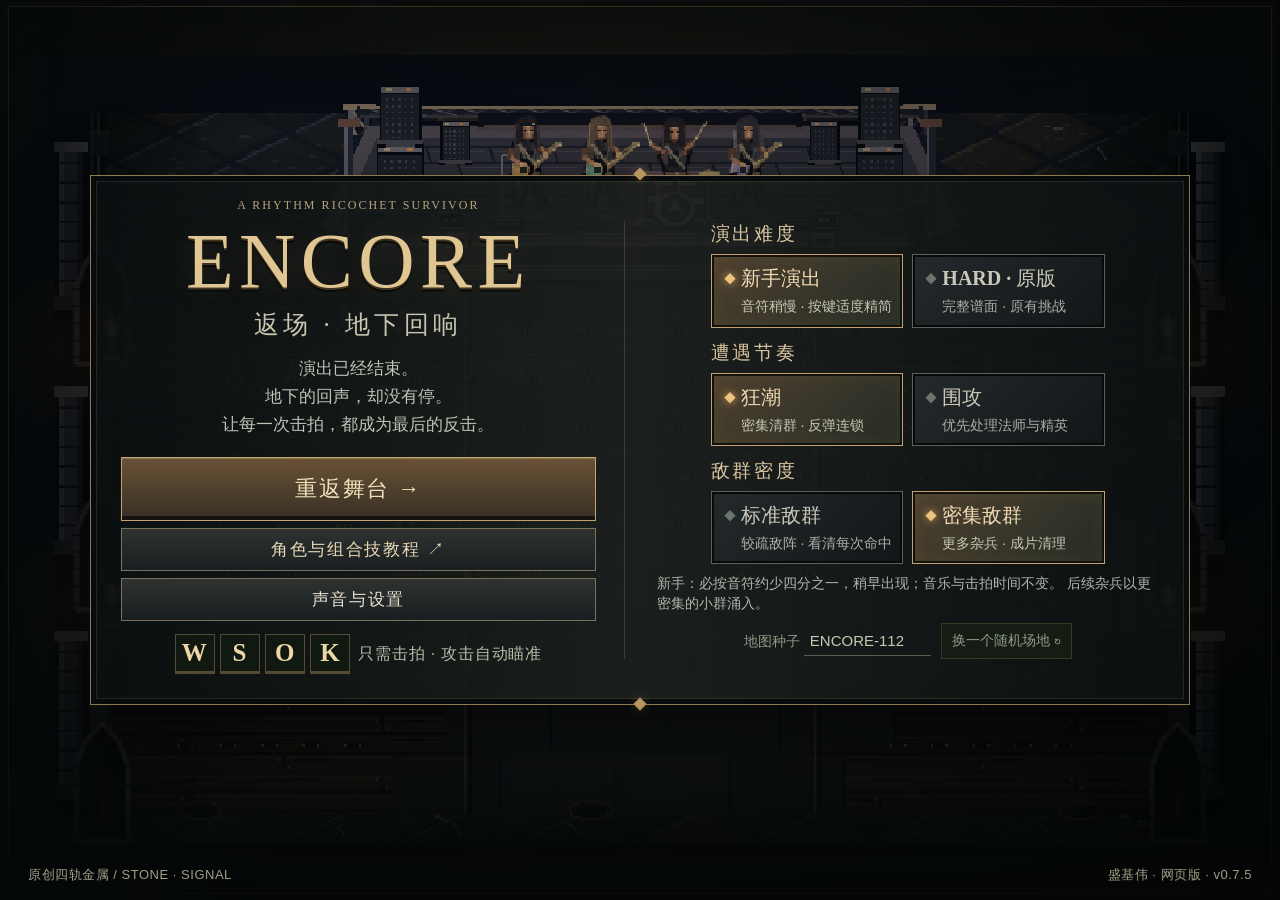
==== commit eab01803: "Enhance live ultimate and publish ENCORE v0.7.5" ====
--- a/index.html
+++ b/index.html
@@ -1,5 +1,5 @@
-<!doctype html><html lang="zh-CN"><head><meta charset="UTF-8"><meta name="viewport" content="width=device-width,initial-scale=1"><meta name="theme-color" content="#0e1010"><link rel="icon" href="data:image/svg+xml,%3Csvg xmlns='http://www.w3.org/2000/svg' viewBox='0 0 32 32'%3E%3Crect width='32' height='32' fill='%23111715'/%3E%3Ctext x='7' y='25' font-size='27' font-family='Georgia' fill='%23dac18b'%3EE%3C/text%3E%3C/svg%3E"><title>返场 · 地下回响 / ENCORE</title>  <script type="module" crossorigin src="./assets/game-Blt-qSXu.js"></script>
-  <link rel="modulepreload" crossorigin href="./assets/WorldRenderer-DdWdUfbO.js">
+<!doctype html><html lang="zh-CN"><head><meta charset="UTF-8"><meta name="viewport" content="width=device-width,initial-scale=1"><meta name="theme-color" content="#0e1010"><link rel="icon" href="data:image/svg+xml,%3Csvg xmlns='http://www.w3.org/2000/svg' viewBox='0 0 32 32'%3E%3Crect width='32' height='32' fill='%23111715'/%3E%3Ctext x='7' y='25' font-size='27' font-family='Georgia' fill='%23dac18b'%3EE%3C/text%3E%3C/svg%3E"><title>返场 · 地下回响 / ENCORE</title>  <script type="module" crossorigin src="./assets/game-CPJgRiKC.js"></script>
+  <link rel="modulepreload" crossorigin href="./assets/WorldRenderer-oxaToaBp.js">
   <link rel="modulepreload" crossorigin href="./assets/AudioTransport-DIIs3FB4.js">
   <link rel="stylesheet" crossorigin href="./assets/game-DQh6gRIr.css">
 </head><body><div id="app"></div></body></html>
